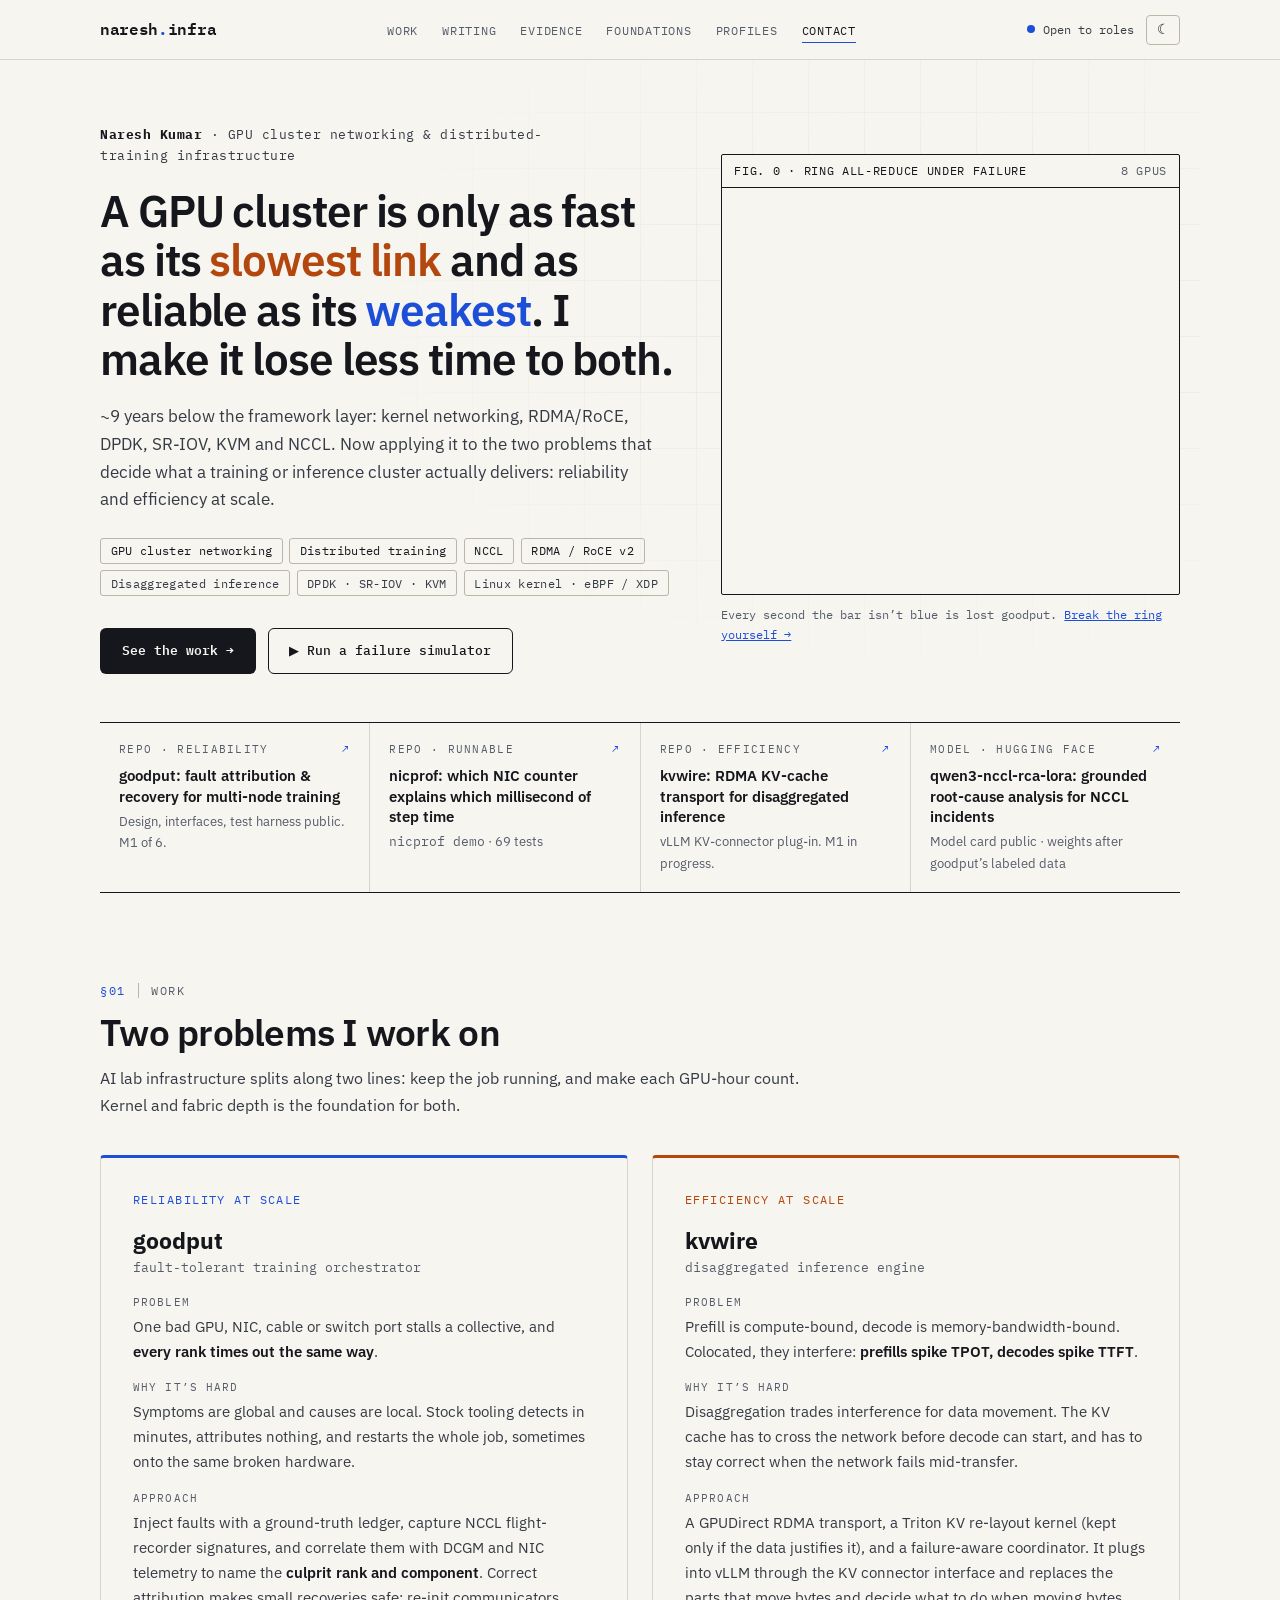
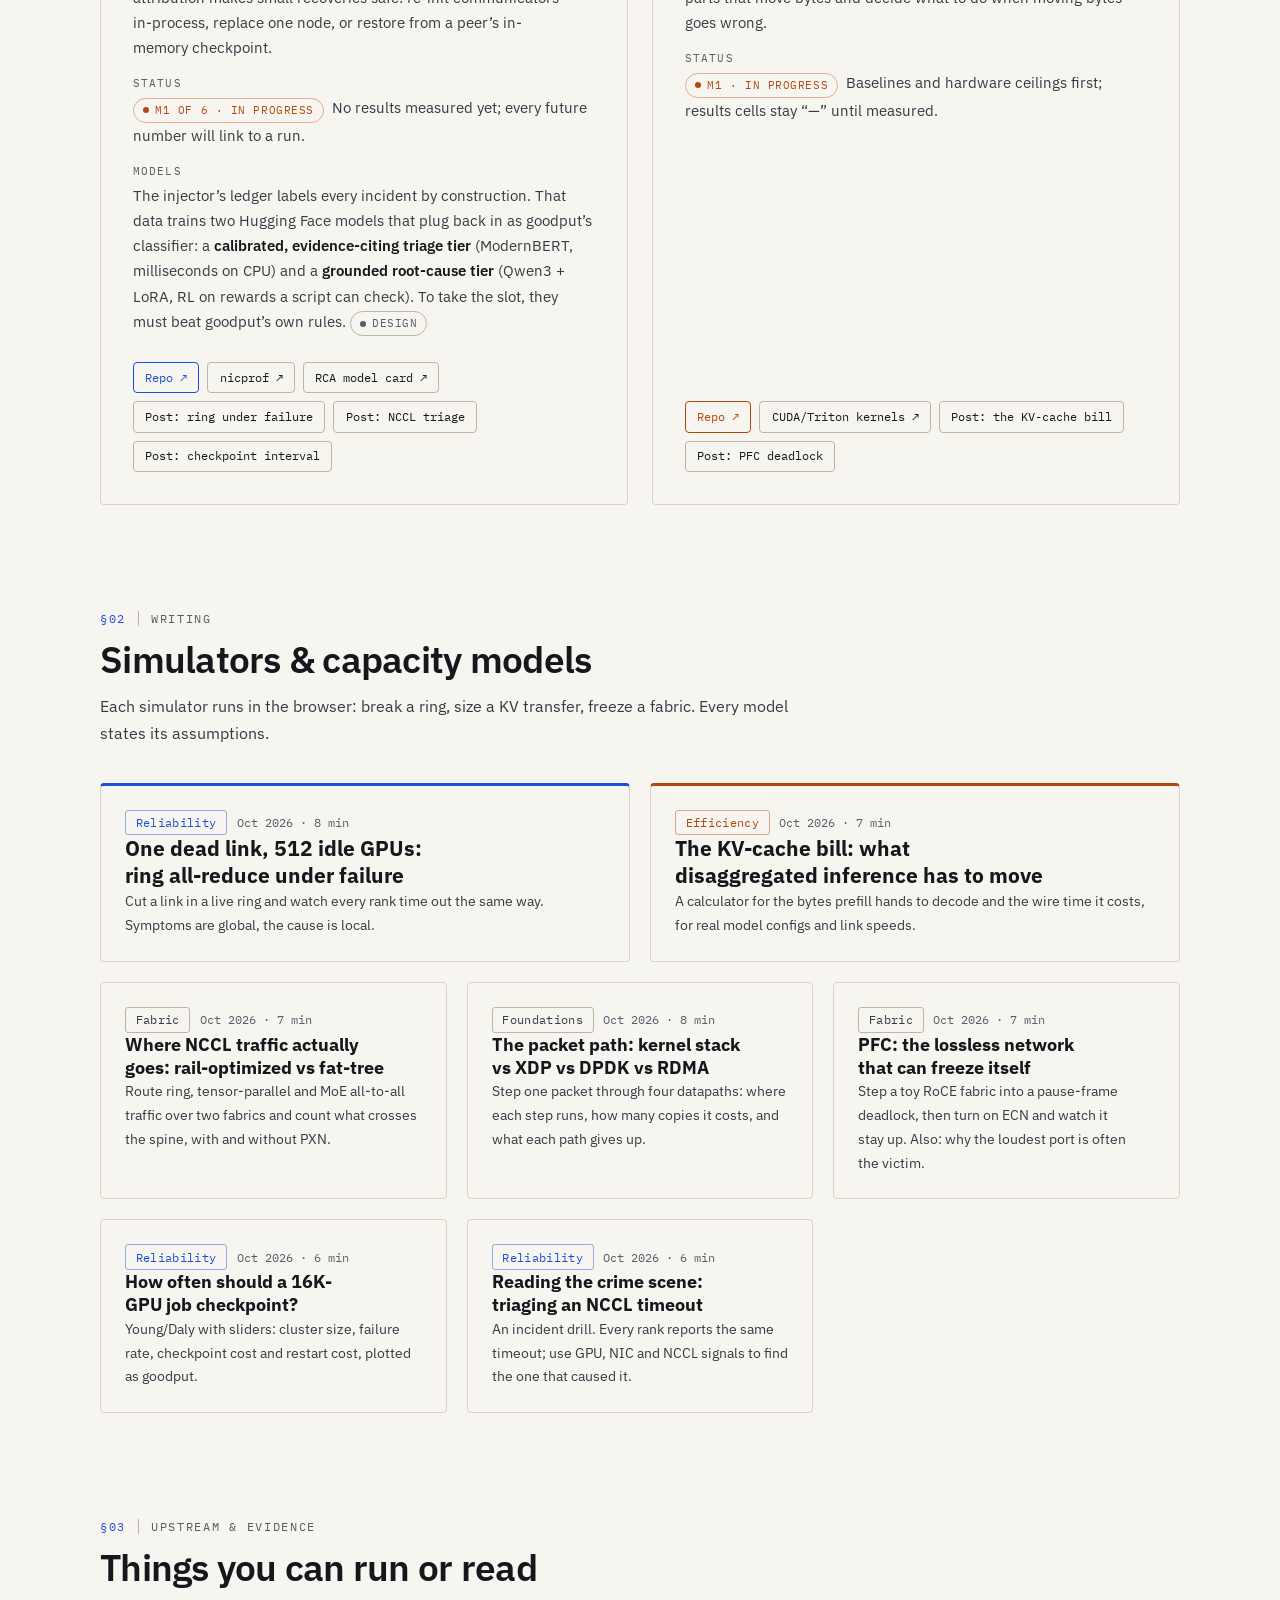
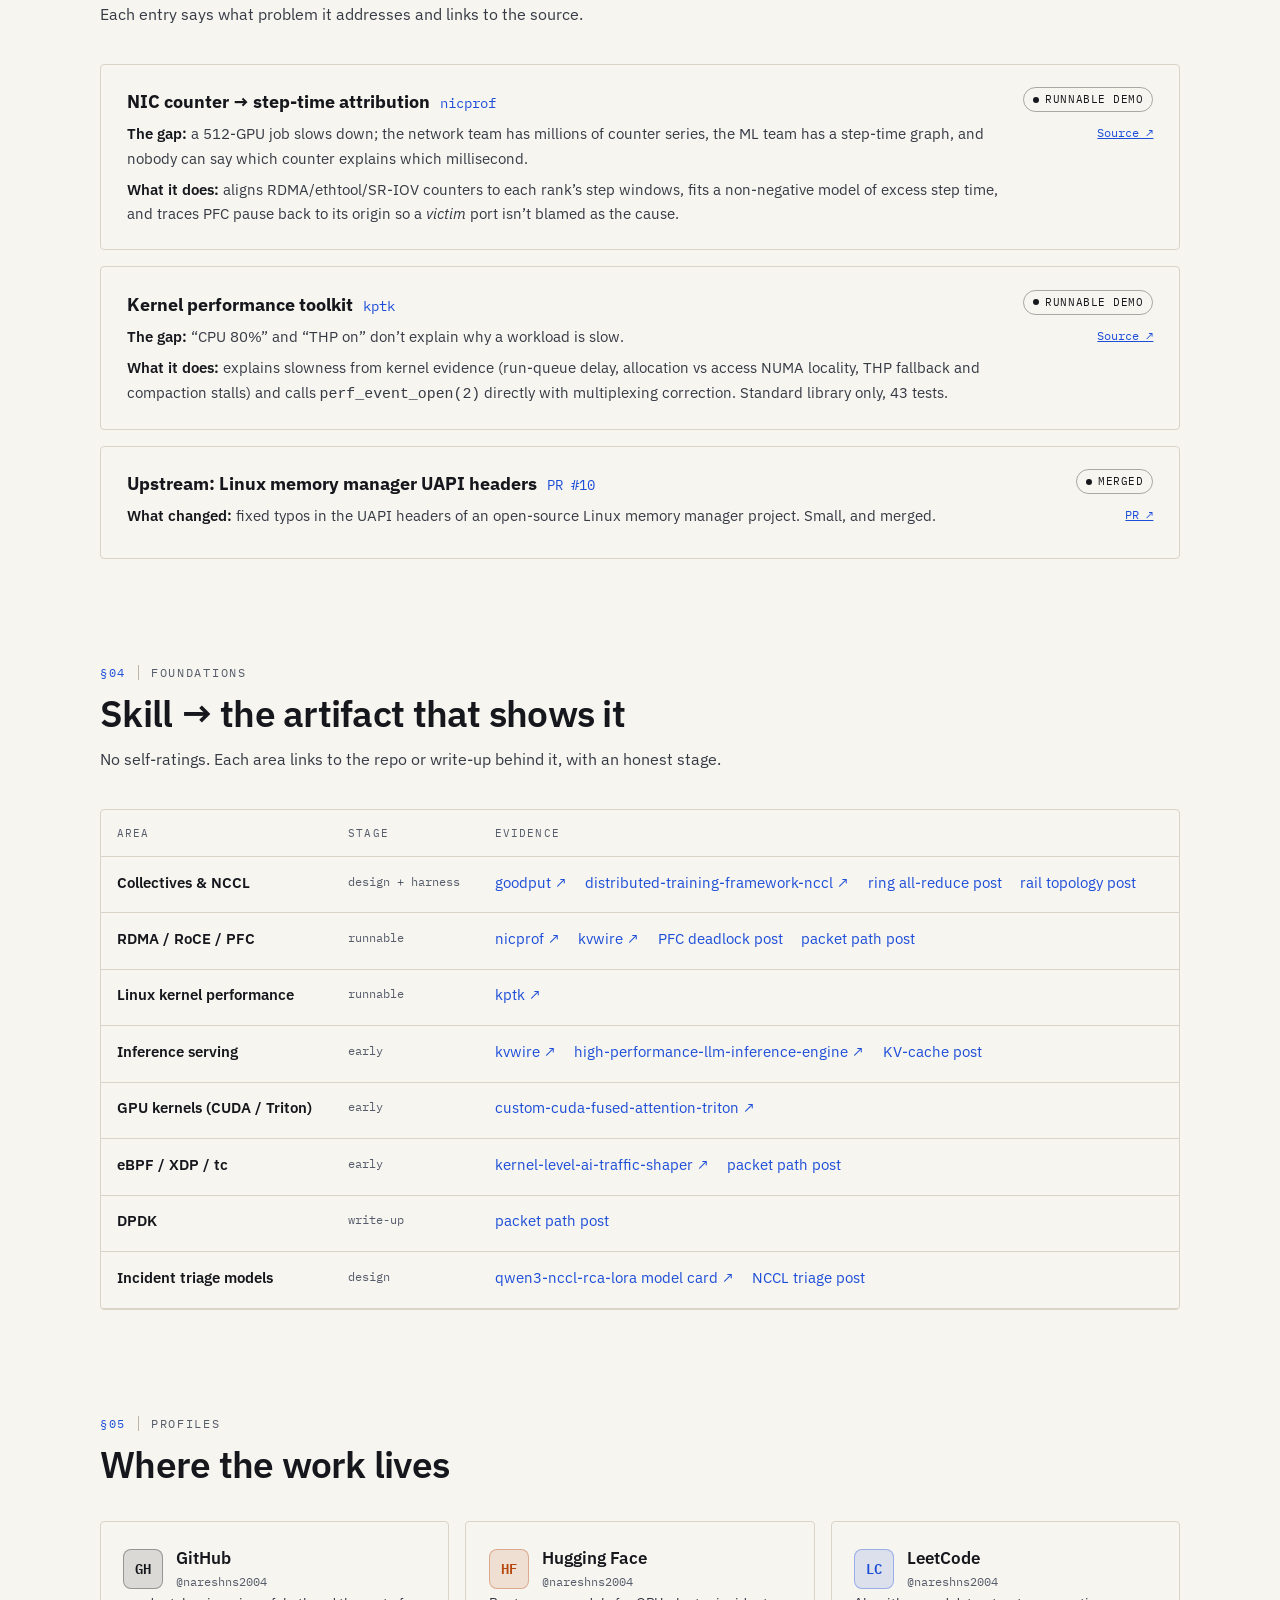
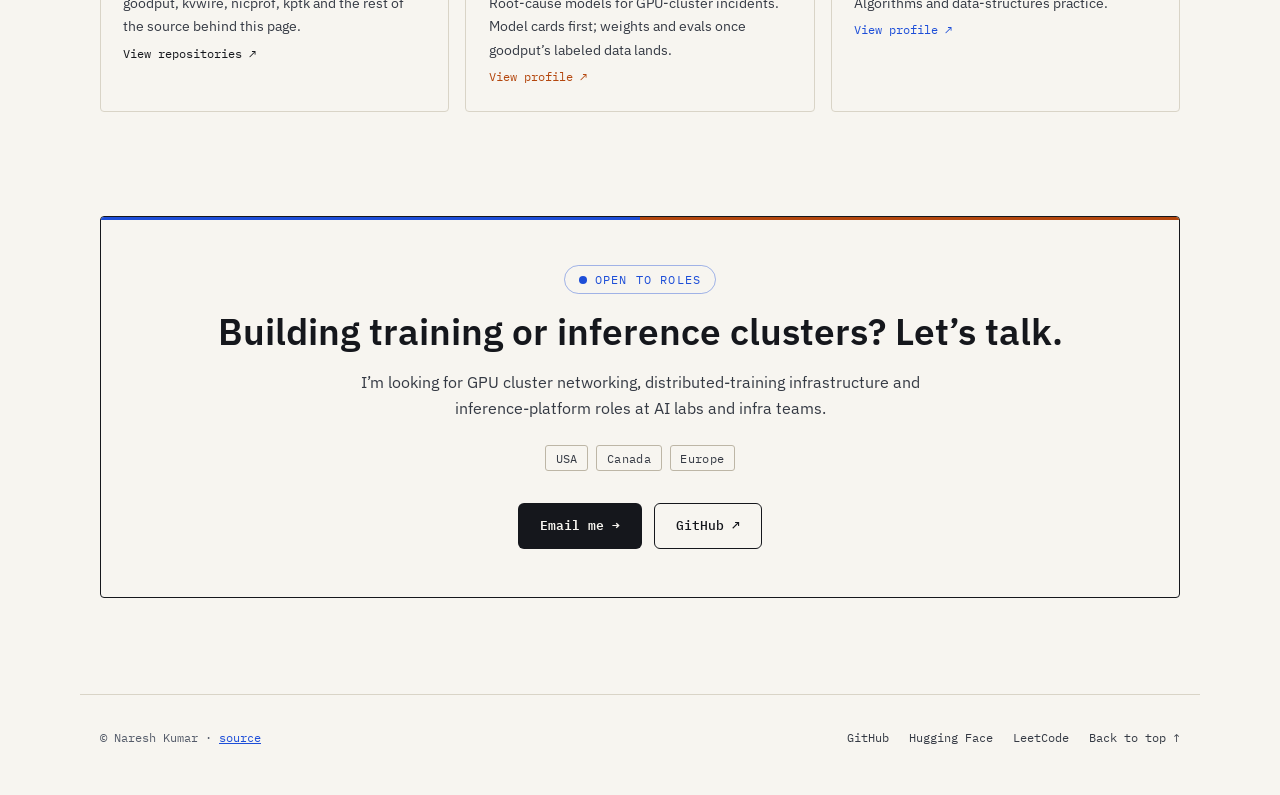
==== index.html @ 9ed9b7d4 "Refresh site: remove dead and social links, polish homepage layout Content - Remove LinkedIn, Substa" ====
<!DOCTYPE html>
<html lang="en" class="no-js">
<head>
<meta charset="UTF-8">
<meta name="viewport" content="width=device-width, initial-scale=1.0">
<title>Naresh Kumar — GPU Cluster Networking &amp; Training Infrastructure</title>
<meta name="description" content="Naresh Kumar builds GPU cluster networking and distributed-training infrastructure: fault attribution and recovery for multi-node training, and RDMA KV-cache transport for disaggregated inference. ~9 years in kernel networking, RDMA/RoCE, DPDK, SR-IOV and NCCL.">
<meta name="author" content="Naresh Kumar">
<link rel="canonical" href="https://portfolio-webapp-roan.vercel.app/">
<meta property="og:type" content="website">
<meta property="og:url" content="https://portfolio-webapp-roan.vercel.app/">
<meta property="og:title" content="Naresh Kumar — GPU Cluster Networking &amp; Training Infrastructure">
<meta property="og:description" content="A GPU cluster is only as fast as its slowest link and as reliable as its weakest. Repos, models and interactive write-ups on making it lose less time to both.">
<meta property="og:image" content="https://portfolio-webapp-roan.vercel.app/og-image.png">
<meta property="og:image:width" content="1200">
<meta property="og:image:height" content="630">
<meta property="og:image:alt" content="Naresh Kumar: GPU cluster networking and distributed-training infrastructure">
<meta name="twitter:card" content="summary_large_image">
<meta name="twitter:image" content="https://portfolio-webapp-roan.vercel.app/og-image.png">
<meta name="theme-color" content="#F7F5F0" media="(prefers-color-scheme: light)">
<meta name="theme-color" content="#10151D" media="(prefers-color-scheme: dark)">
<script>try { var t = localStorage.getItem('theme'); if (t === 'light' || t === 'dark') document.documentElement.dataset.theme = t; } catch (e) {}</script>
<script type="application/ld+json">
{
  "@context": "https://schema.org",
  "@type": "Person",
  "name": "Naresh Kumar",
  "alternateName": "nareshns2004",
  "url": "https://portfolio-webapp-roan.vercel.app/",
  "jobTitle": "GPU Cluster Networking & Distributed-Training Infrastructure Engineer",
  "knowsAbout": ["GPU cluster networking", "Distributed training", "NCCL", "RDMA", "RoCE", "Disaggregated inference", "Incident triage and root-cause analysis", "DPDK", "SR-IOV", "KVM", "Linux kernel networking", "eBPF", "XDP"],
  "sameAs": [
    "https://github.com/nareshns2004",
    "https://huggingface.co/nareshns2004",
    "https://leetcode.com/u/nareshns2004/"
  ]
}
</script>
<link rel="icon" href="favicon.ico" sizes="48x48">
<link rel="icon" href="assets/icons/icon-192.png" type="image/png" sizes="192x192">
<link rel="apple-touch-icon" href="assets/icons/apple-touch-icon.png">
<link rel="preconnect" href="https://fonts.googleapis.com">
<link rel="preconnect" href="https://fonts.gstatic.com" crossorigin>
<link href="https://fonts.googleapis.com/css2?family=IBM+Plex+Mono:wght@400;500;600&family=IBM+Plex+Sans:wght@400;500;600;700&display=swap" rel="stylesheet">
<link rel="stylesheet" href="assets/css/site.css">
<link rel="stylesheet" href="assets/css/home.css">
</head>
<body>
<a class="skip-link" href="#main">Skip to content</a>

<nav class="nav" aria-label="Primary">
  <div class="nav-inner">
    <a class="nav-brand" href="#top">naresh<span>.</span>infra</a>
    <ul class="nav-links" id="nav-links">
      <li><a href="#work">Work</a></li>
      <li><a href="#writing">Writing</a></li>
      <li><a href="#evidence">Evidence</a></li>
      <li><a href="#foundations">Foundations</a></li>
      <li><a href="#profiles">Profiles</a></li>
      <li><a href="#contact">Contact</a></li>
    </ul>
    <div class="nav-right">
      <a class="nav-status" href="#contact"><span class="status-dot"></span>Open to roles</a>
      <button class="theme-toggle" type="button" aria-label="Switch to dark theme">◐</button>
      <button class="nav-toggle" aria-expanded="false" aria-controls="nav-links">Menu</button>
    </div>
  </div>
</nav>

<main id="main">

<!-- HERO -->
<!-- Hero line: blend of options A + C, chosen by Naresh (Oct 2026). -->
<header class="hero" id="top">
  <div>
    <p class="hero-eyebrow"><strong>Naresh Kumar</strong> · GPU cluster networking &amp; distributed-training infrastructure</p>
    <h1 class="hero-title">A GPU cluster is only as fast as its <em class="alt">slowest link</em> and as reliable as its <em>weakest</em>. I make it lose less time to both.</h1>
    <p class="hero-bio">
      <!-- TODO(naresh): "~9 years" used to link to LinkedIn (removed Nov 2026). Link evidence or cut. -->
      ~9 years below the framework layer:
      kernel networking, RDMA/RoCE, DPDK, SR-IOV, KVM and NCCL. Now applying it to the two problems that
      decide what a training or inference cluster actually delivers: reliability and efficiency at scale.
    </p>
    <div class="hero-tags" aria-label="Focus areas">
      <span class="chip lead">GPU cluster networking</span>
      <span class="chip lead">Distributed training</span>
      <span class="chip lead">NCCL</span>
      <span class="chip lead">RDMA / RoCE v2</span>
      <span class="chip">Disaggregated inference</span>
      <span class="chip">DPDK · SR-IOV · KVM</span>
      <span class="chip">Linux kernel · eBPF / XDP</span>
    </div>
    <div class="hero-cta">
      <a href="#work" class="btn btn-primary">See the work →</a>
      <a href="posts/ring-allreduce-failure.html" class="btn btn-outline">▶ Run a failure simulator</a>
    </div>
  </div>

  <div class="hero-viz">
    <figure class="fig">
      <figcaption class="fig-bar"><span>Fig. 0 · Ring all-reduce under failure</span><span>8 GPUs</span></figcaption>
      <svg id="hero-fig" viewBox="0 0 440 390" role="img" aria-labelledby="hero-fig-title hero-fig-desc">
        <title id="hero-fig-title">Ring all-reduce losing a link and recovering</title>
        <desc id="hero-fig-desc">Eight GPUs pass gradient chunks around a ring. The link between GPU 2 and GPU 3 fails, the stall spreads around the ring, every rank times out, and the job restores from a checkpoint onto a spare GPU. A goodput timeline shows productive time in blue, stalled time hatched and restart time in red.</desc>
      </svg>
      <noscript><p class="fig-note">One link fails, every rank stalls, and the job restarts from a checkpoint.</p></noscript>
    </figure>
    <p class="fig-note">Every second the bar isn’t blue is lost goodput. <a href="posts/ring-allreduce-failure.html">Break the ring yourself →</a></p>
  </div>
</header>

<!-- PROOF STRIP -->
<!-- TODO(naresh): upstream slot. CLAUDE.md cites vLLM PR #50618, but on GitHub that PR is by JohnQinAMD and is unmerged.
     Send the link to your own merged PR (or the cudagraph padding issue) and it goes here as the first proof item. -->
<section class="proof" aria-label="Proof of work">
  <a class="card proof-item reveal" href="https://github.com/nareshns2004/fault-tolerant-training-orchestrator" target="_blank" rel="noopener">
    <div class="proof-kicker"><span>Repo · reliability</span><span>↗</span></div>
    <div class="proof-fact">goodput: fault attribution &amp; recovery for multi-node training</div>
    <div class="proof-sub">Design, interfaces, test harness public. M1 of 6.</div>
  </a>
  <a class="card proof-item reveal" href="https://github.com/nareshns2004/ai-nic-performance-profiler" target="_blank" rel="noopener">
    <div class="proof-kicker"><span>Repo · runnable</span><span>↗</span></div>
    <div class="proof-fact">nicprof: which NIC counter explains which millisecond of step time</div>
    <div class="proof-sub"><code class="mono">nicprof demo</code> · 69 tests</div>
  </a>
  <a class="card proof-item reveal" href="https://github.com/nareshns2004/disaggregated-inference-engine" target="_blank" rel="noopener">
    <div class="proof-kicker"><span>Repo · efficiency</span><span>↗</span></div>
    <div class="proof-fact">kvwire: RDMA KV-cache transport for disaggregated inference</div>
    <div class="proof-sub">vLLM KV-connector plug-in. M1 in progress.</div>
  </a>
  <a class="card proof-item reveal" href="https://huggingface.co/nareshns2004/qwen3-nccl-rca-lora" target="_blank" rel="noopener">
    <div class="proof-kicker"><span>Model · Hugging Face</span><span>↗</span></div>
    <div class="proof-fact">qwen3-nccl-rca-lora: grounded root-cause analysis for NCCL incidents</div>
    <div class="proof-sub">Model card public · weights after goodput’s labeled data</div>
  </a>
</section>

<!-- TWO PROBLEMS -->
<section class="section" id="work">
  <div class="section-head">
    <p class="section-kicker">Work</p>
    <h2 class="section-title">Two problems I work on</h2>
    <p class="section-lede">AI lab infrastructure splits along two lines: keep the job running, and make each GPU-hour count. Kernel and fabric depth is the foundation for both.</p>
  </div>

  <div class="problems">
    <article class="card problem reveal" style="--pc: var(--accent)">
      <p class="problem-kicker">Reliability at scale</p>
      <h3>goodput <small>fault-tolerant training orchestrator</small></h3>
      <dl>
        <div><dt>Problem</dt><dd>One bad GPU, NIC, cable or switch port stalls a collective, and <strong>every rank times out the same way</strong>.</dd></div>
        <div><dt>Why it’s hard</dt><dd>Symptoms are global and causes are local. Stock tooling detects in minutes, attributes nothing, and restarts the whole job, sometimes onto the same broken hardware.</dd></div>
        <div><dt>Approach</dt><dd>Inject faults with a ground-truth ledger, capture NCCL flight-recorder signatures, and correlate them with DCGM and NIC telemetry to name the <strong>culprit rank and component</strong>. Correct attribution makes small recoveries safe: re-init communicators in-process, replace one node, or restore from a peer’s in-memory checkpoint.</dd></div>
        <div><dt>Status</dt><dd><span class="status status-wip">M1 of 6 · in progress</span> &nbsp;No results measured yet; every future number will link to a run.</dd></div>
        <div><dt>Models</dt><dd>The injector’s ledger labels every incident by construction. That data trains two Hugging Face models that plug back in as goodput’s classifier: a <strong>calibrated, evidence-citing triage tier</strong> (ModernBERT, milliseconds on CPU) and a <strong>grounded root-cause tier</strong> (Qwen3 + LoRA, RL on rewards a script can check). To take the slot, they must beat goodput’s own rules. <span class="status status-early">design</span></dd></div>
      </dl>
      <div class="problem-links">
        <a class="primary" href="https://github.com/nareshns2004/fault-tolerant-training-orchestrator" target="_blank" rel="noopener">Repo ↗</a>
        <a href="https://github.com/nareshns2004/ai-nic-performance-profiler" target="_blank" rel="noopener">nicprof ↗</a>
        <a href="https://huggingface.co/nareshns2004/qwen3-nccl-rca-lora" target="_blank" rel="noopener">RCA model card ↗</a>
        <a href="posts/ring-allreduce-failure.html">Post: ring under failure</a>
        <a href="posts/nccl-timeout-triage.html">Post: NCCL triage</a>
        <a href="posts/checkpoint-interval.html">Post: checkpoint interval</a>
      </div>
    </article>

    <article class="card problem reveal" style="--pc: var(--accent2)">
      <p class="problem-kicker">Efficiency at scale</p>
      <h3>kvwire <small>disaggregated inference engine</small></h3>
      <dl>
        <div><dt>Problem</dt><dd>Prefill is compute-bound, decode is memory-bandwidth-bound. Colocated, they interfere: <strong>prefills spike TPOT, decodes spike TTFT</strong>.</dd></div>
        <div><dt>Why it’s hard</dt><dd>Disaggregation trades interference for data movement. The KV cache has to cross the network before decode can start, and has to stay correct when the network fails mid-transfer.</dd></div>
        <div><dt>Approach</dt><dd>A GPUDirect RDMA transport, a Triton KV re-layout kernel (kept only if the data justifies it), and a failure-aware coordinator. It plugs into vLLM through the KV connector interface and replaces the parts that move bytes and decide what to do when moving bytes goes wrong.</dd></div>
        <div><dt>Status</dt><dd><span class="status status-wip">M1 · in progress</span> &nbsp;Baselines and hardware ceilings first; results cells stay “—” until measured.</dd></div>
      </dl>
      <div class="problem-links">
        <a class="primary" href="https://github.com/nareshns2004/disaggregated-inference-engine" target="_blank" rel="noopener">Repo ↗</a>
        <a href="https://github.com/nareshns2004/custom-cuda-fused-attention-triton" target="_blank" rel="noopener">CUDA/Triton kernels ↗</a>
        <a href="posts/kv-cache-transfer.html">Post: the KV-cache bill</a>
        <a href="posts/pfc-deadlock.html">Post: PFC deadlock</a>
      </div>
    </article>
  </div>
</section>

<!-- WRITING -->
<section class="section" id="writing">
  <div class="section-head">
    <p class="section-kicker">Writing</p>
    <h2 class="section-title">Simulators &amp; capacity models</h2>
    <p class="section-lede">Each simulator runs in the browser: break a ring, size a KV transfer, freeze a fabric. Every model states its assumptions.</p>
  </div>
  <div class="writing-grid" id="writing-grid">
    <noscript><ul>
      <li><a href="posts/ring-allreduce-failure.html">One dead link, 512 idle GPUs: ring all-reduce under failure</a></li>
      <li><a href="posts/kv-cache-transfer.html">The KV-cache bill: what disaggregated inference has to move</a></li>
      <li><a href="posts/pfc-deadlock.html">PFC: the lossless network that can freeze itself</a></li>
      <li><a href="posts/checkpoint-interval.html">How often should a 16K-GPU job checkpoint?</a></li>
      <li><a href="posts/nccl-timeout-triage.html">Reading the crime scene: triaging an NCCL timeout</a></li>
      <li><a href="posts/packet-path.html">The packet path: kernel stack vs XDP vs DPDK vs RDMA</a></li>
      <li><a href="posts/rail-topology.html">Where NCCL traffic actually goes: rail-optimized vs fat-tree</a></li>
    </ul></noscript>
  </div>
</section>

<!-- UPSTREAM & EVIDENCE -->
<!-- TODO(naresh): add upstream entries with links: vLLM PR, the cudagraph padding issue, the libbpf BTF fix.
     The previous "Achievements" (14 Mpps XDP classifier, 1.8 μs RDMA write, LFD460 top 5%) were removed: no evidence links. -->
<section class="section" id="evidence">
  <div class="section-head">
    <p class="section-kicker">Upstream &amp; evidence</p>
    <h2 class="section-title">Things you can run or read</h2>
    <p class="section-lede">Each entry says what problem it addresses and links to the source.</p>
  </div>

  <div class="evidence">
    <article class="card ev-item reveal">
      <h3>NIC counter → step-time attribution <code>nicprof</code></h3>
      <p><b>The gap:</b> a 512-GPU job slows down; the network team has millions of counter series, the ML team has a step-time graph, and nobody can say which counter explains which millisecond.</p>
      <p><b>What it does:</b> aligns RDMA/ethtool/SR-IOV counters to each rank’s step windows, fits a non-negative model of excess step time, and traces PFC pause back to its origin so a <em>victim</em> port isn’t blamed as the cause.</p>
      <div class="ev-side"><span class="status status-ok">Runnable demo</span><a href="https://github.com/nareshns2004/ai-nic-performance-profiler" target="_blank" rel="noopener">Source ↗</a></div>
    </article>

    <article class="card ev-item reveal">
      <h3>Kernel performance toolkit <code>kptk</code></h3>
      <p><b>The gap:</b> “CPU 80%” and “THP on” don’t explain why a workload is slow.</p>
      <p><b>What it does:</b> explains slowness from kernel evidence (run-queue delay, allocation vs access NUMA locality, THP fallback and compaction stalls) and calls <code>perf_event_open(2)</code> directly with multiplexing correction. Standard library only, 43 tests.</p>
      <div class="ev-side"><span class="status status-ok">Runnable demo</span><a href="https://github.com/nareshns2004/kernel-performance-toolkit" target="_blank" rel="noopener">Source ↗</a></div>
    </article>

    <article class="card ev-item reveal">
      <h3>Upstream: Linux memory manager UAPI headers <code>PR #10</code></h3>
      <p><b>What changed:</b> fixed typos in the UAPI headers of an open-source Linux memory manager project. Small, and merged.</p>
      <div class="ev-side"><span class="status status-ok">Merged</span><a href="https://github.com/sachinites/LinuxMemoryManager/pull/10" target="_blank" rel="noopener">PR ↗</a></div>
    </article>
  </div>
</section>

<!-- FOUNDATIONS -->
<section class="section" id="foundations">
  <div class="section-head">
    <p class="section-kicker">Foundations</p>
    <h2 class="section-title">Skill → the artifact that shows it</h2>
    <p class="section-lede">No self-ratings. Each area links to the repo or write-up behind it, with an honest stage.</p>
  </div>

  <div class="table-wrap reveal">
    <table class="foundations">
      <thead><tr><th scope="col">Area</th><th scope="col">Stage</th><th scope="col">Evidence</th></tr></thead>
      <tbody>
        <tr><td>Collectives &amp; NCCL</td><td>design + harness</td><td>
          <a href="https://github.com/nareshns2004/fault-tolerant-training-orchestrator" target="_blank" rel="noopener">goodput ↗</a>
          <a href="https://github.com/nareshns2004/distributed-training-framework-nccl" target="_blank" rel="noopener">distributed-training-framework-nccl ↗</a>
          <a href="posts/ring-allreduce-failure.html">ring all-reduce post</a>
          <a href="posts/rail-topology.html">rail topology post</a></td></tr>
        <tr><td>RDMA / RoCE / PFC</td><td>runnable</td><td>
          <a href="https://github.com/nareshns2004/ai-nic-performance-profiler" target="_blank" rel="noopener">nicprof ↗</a>
          <a href="https://github.com/nareshns2004/disaggregated-inference-engine" target="_blank" rel="noopener">kvwire ↗</a>
          <a href="posts/pfc-deadlock.html">PFC deadlock post</a>
          <a href="posts/packet-path.html">packet path post</a></td></tr>
        <tr><td>Linux kernel performance</td><td>runnable</td><td>
          <a href="https://github.com/nareshns2004/kernel-performance-toolkit" target="_blank" rel="noopener">kptk ↗</a></td></tr>
        <tr><td>Inference serving</td><td>early</td><td>
          <a href="https://github.com/nareshns2004/disaggregated-inference-engine" target="_blank" rel="noopener">kvwire ↗</a>
          <a href="https://github.com/nareshns2004/high-performance-llm-inference-engine" target="_blank" rel="noopener">high-performance-llm-inference-engine ↗</a>
          <a href="posts/kv-cache-transfer.html">KV-cache post</a></td></tr>
        <tr><td>GPU kernels (CUDA / Triton)</td><td>early</td><td>
          <a href="https://github.com/nareshns2004/custom-cuda-fused-attention-triton" target="_blank" rel="noopener">custom-cuda-fused-attention-triton ↗</a></td></tr>
        <tr><td>eBPF / XDP / tc</td><td>early</td><td>
          <a href="https://github.com/nareshns2004/kernel-level-ai-traffic-shaper" target="_blank" rel="noopener">kernel-level-ai-traffic-shaper ↗</a>
          <a href="posts/packet-path.html">packet path post</a></td></tr>
        <tr><td>DPDK</td><td>write-up</td><td>
          <a href="posts/packet-path.html">packet path post</a></td></tr>
        <!-- TODO(naresh): Virtualization (SR-IOV / KVM) row removed with the Substack essay; re-add with a repo, talk or post. -->
        <tr><td>Incident triage models</td><td>design</td><td>
          <a href="https://huggingface.co/nareshns2004/qwen3-nccl-rca-lora" target="_blank" rel="noopener">qwen3-nccl-rca-lora model card ↗</a>
          <a href="posts/nccl-timeout-triage.html">NCCL triage post</a></td></tr>
      </tbody>
    </table>
  </div>
</section>

<!-- PROFILES -->
<section class="section" id="profiles">
  <div class="section-head">
    <p class="section-kicker">Profiles</p>
    <h2 class="section-title">Where the work lives</h2>
  </div>

  <div class="profiles-primary">
    <a class="card profile reveal" href="https://github.com/nareshns2004" target="_blank" rel="noopener" style="--pc:var(--ink)">
      <div class="profile-top"><div class="profile-badge">GH</div><div><div class="profile-name">GitHub</div><div class="profile-handle">@nareshns2004</div></div></div>
      <p class="profile-desc">goodput, kvwire, nicprof, kptk and the rest of the source behind this page.</p>
      <span class="profile-cta">View repositories ↗</span>
    </a>
    <a class="card profile reveal" href="https://huggingface.co/nareshns2004" target="_blank" rel="noopener" style="--pc:var(--copper)">
      <div class="profile-top"><div class="profile-badge">HF</div><div><div class="profile-name">Hugging Face</div><div class="profile-handle">@nareshns2004</div></div></div>
      <p class="profile-desc">Root-cause models for GPU-cluster incidents. Model cards first; weights and evals once goodput’s labeled data lands.</p>
      <span class="profile-cta">View profile ↗</span>
    </a>
    <a class="card profile reveal" href="https://leetcode.com/u/nareshns2004/" target="_blank" rel="noopener" style="--pc:var(--signal)">
      <div class="profile-top"><div class="profile-badge">LC</div><div><div class="profile-name">LeetCode</div><div class="profile-handle">@nareshns2004</div></div></div>
      <p class="profile-desc">Algorithms and data-structures practice.</p>
      <span class="profile-cta">View profile ↗</span>
    </a>
  </div>

</section>

<!-- CONTACT -->
<section class="section" id="contact">
  <div class="card contact reveal">
    <span class="contact-badge"><span class="status-dot"></span>Open to roles</span>
    <h2>Building training or inference clusters? Let’s talk.</h2>
    <p>I’m looking for GPU cluster networking, distributed-training infrastructure and inference-platform roles at AI labs and infra teams.</p>
    <div class="contact-meta">
      <span class="chip">USA</span><span class="chip">Canada</span><span class="chip">Europe</span>
    </div>
    <div class="contact-cta">
      <a href="mailto:nareshns2004@gmail.com?subject=Opportunity%20for%20Naresh" class="btn btn-primary">Email me →</a>
      <a href="https://github.com/nareshns2004" target="_blank" rel="noopener" class="btn btn-outline">GitHub ↗</a>
    </div>
  </div>
</section>

</main>

<footer class="footer">
  <span>© Naresh Kumar · <a href="https://github.com/nareshns2004/portfolio-webapp" target="_blank" rel="noopener">source</a></span>
  <div class="footer-links">
    <a href="https://github.com/nareshns2004" target="_blank" rel="noopener">GitHub</a>
    <a href="https://huggingface.co/nareshns2004" target="_blank" rel="noopener">Hugging Face</a>
    <a href="https://leetcode.com/u/nareshns2004/" target="_blank" rel="noopener">LeetCode</a>
    <a href="#top">Back to top ↑</a>
  </div>
</footer>

<script src="assets/js/data.js"></script>
<script src="assets/js/site.js"></script>
<script src="assets/js/hero.js"></script>
</body>
</html>
---- assets/css/site.css ----
/* ──────────────────────────────────────────────────────────────
   Shared styles: tokens, base, nav, buttons, sections, footer.
   Used by index.html and every page under posts/.
   ────────────────────────────────────────────────────────────── */

/* Palette: six named colors (Paper, Ink, Graphite, Signal, Copper, Fault), light default +
   dark via system setting or the toggle. Legacy names (--bg, --accent, --ok…) are aliases. */
:root {
  --paper: #F7F5F0;  --paper-2: #EFECE4;  --rule: #D9D4C7;  --rule-strong: #BDB6A6;
  --ink: #15171C;    --ink-2: #353A44;    --graphite: #555C6A;
  --signal: #1D4ED8; --copper: #B4470E;   --fault: #C2261D;
  --on-ink: #F7F5F0;
  color-scheme: light;

  --bg: var(--paper);
  --bg2: var(--paper);
  --bg3: var(--paper-2);
  --border: var(--rule);
  --border-bright: var(--rule-strong);
  --accent: var(--signal);    /* reliability, links, running */
  --accent2: var(--copper);   /* efficiency, in progress */
  --ok: var(--ink);           /* done, healthy */
  --warn: var(--copper);      /* waiting, in progress */
  --bad: var(--fault);        /* failures only */
  --text: var(--ink);
  --text-mid: var(--ink-2);
  --text-dim: var(--graphite);

  --font-mono: 'IBM Plex Mono', ui-monospace, SFMono-Regular, Menlo, monospace;
  --font-display: 'IBM Plex Sans', system-ui, sans-serif;
  --font-prose: 'IBM Plex Sans', system-ui, -apple-system, 'Segoe UI', Roboto, sans-serif;

  --max: 1120px;
  --radius: 4px;
  --nav-h: 60px;
}
@media (prefers-color-scheme: dark) {
  :root:not([data-theme="light"]) {
    --paper: #10151D;  --paper-2: #171E29;  --rule: #2A3341;  --rule-strong: #3B4656;
    --ink: #ECE8E0;    --ink-2: #CFCAC0;    --graphite: #A3ABB8;
    --signal: #86A8FF; --copper: #F0935C;   --fault: #FF7D73;
    --on-ink: #10151D;
    color-scheme: dark;
  }
}
:root[data-theme="dark"] {
  --paper: #10151D;  --paper-2: #171E29;  --rule: #2A3341;  --rule-strong: #3B4656;
  --ink: #ECE8E0;    --ink-2: #CFCAC0;    --graphite: #A3ABB8;
  --signal: #86A8FF; --copper: #F0935C;   --fault: #FF7D73;
  --on-ink: #10151D;
  color-scheme: dark;
}

* { margin: 0; padding: 0; box-sizing: border-box; }

html { scroll-behavior: smooth; scroll-padding-top: calc(var(--nav-h) + 16px); }

body {
  background: var(--bg);
  color: var(--text);
  font-family: var(--font-prose);
  font-size: 16px;
  line-height: 1.65;
  overflow-x: hidden;
  -webkit-font-smoothing: antialiased;
}

a { color: var(--accent); }
img, svg { max-width: 100%; }

.skip-link {
  position: absolute; left: -999px; top: 8px; z-index: 300;
  background: var(--ink); color: var(--on-ink);
  padding: 0.5rem 1rem; border-radius: 4px; font-weight: 700;
}
.skip-link:focus { left: 8px; }

a:focus-visible, button:focus-visible, input:focus-visible, select:focus-visible, [tabindex]:focus-visible {
  outline: 2px solid var(--accent);
  outline-offset: 3px;
  border-radius: 3px;
}

.mono { font-family: var(--font-mono); }
.visually-hidden {
  position: absolute; width: 1px; height: 1px; overflow: hidden;
  clip: rect(0 0 0 0); white-space: nowrap;
}

/* ─── NAV ─── */
.nav {
  position: fixed; inset: 0 0 auto 0; height: var(--nav-h); z-index: 100;
  background: color-mix(in srgb, var(--paper) 90%, transparent);
  backdrop-filter: blur(12px);
  border-bottom: 1px solid var(--border);
}
.nav-inner {
  max-width: var(--max); height: 100%; margin: 0 auto; padding: 0 1.25rem;
  display: flex; align-items: center; justify-content: space-between; gap: 1rem;
}
.nav-brand {
  font-family: var(--font-mono); font-weight: 600; font-size: 1rem;
  color: var(--text); text-decoration: none; letter-spacing: -0.02em;
}
.nav-brand span { color: var(--accent); }
.nav-links { display: flex; gap: 1.5rem; list-style: none; }
.nav-links a {
  font-family: var(--font-mono); font-size: 0.78rem; letter-spacing: 0.06em;
  text-transform: uppercase; color: var(--text-dim); text-decoration: none;
  padding: 0.25rem 0; border-bottom: 1px solid transparent;
  transition: color 0.2s, border-color 0.2s;
}
.nav-links a:hover, .nav-links a[aria-current="true"] { color: var(--text); border-bottom-color: var(--accent); }
.nav-status {
  display: flex; align-items: center; gap: 0.5rem;
  font-family: var(--font-mono); font-size: 0.75rem; color: var(--text-mid);
  text-decoration: none;
}
.status-dot {
  width: 8px; height: 8px; border-radius: 50%; flex-shrink: 0;
  background: var(--signal);
  animation: pulse 2.4s infinite;
}
@keyframes pulse { 0%, 100% { opacity: 1; } 50% { opacity: 0.45; } }

.theme-toggle {
  background: none; border: 1px solid var(--border-bright); color: var(--text);
  border-radius: 4px; width: 34px; height: 30px; cursor: pointer; font-size: 0.9rem; line-height: 1;
}
.theme-toggle:hover { border-color: var(--text-dim); }
.nav-right { display: flex; align-items: center; gap: 0.75rem; }

.nav-toggle {
  display: none; background: none; border: 1px solid var(--border-bright);
  color: var(--text); border-radius: 4px; padding: 0.35rem 0.6rem;
  font-family: var(--font-mono); font-size: 0.75rem; cursor: pointer;
}

@media (max-width: 860px) {
  .nav-toggle { display: inline-block; }
  .nav-status { display: none; }
  .nav-links {
    display: none; position: absolute; top: var(--nav-h); left: 0; right: 0;
    flex-direction: column; gap: 0; background: var(--bg2);
    border-bottom: 1px solid var(--border);
  }
  .nav-links.open { display: flex; }
  .nav-links a { display: block; padding: 0.9rem 1.25rem; border-bottom: 1px solid var(--border); }
}

/* ─── BUTTONS / CHIPS ─── */
.btn {
  display: inline-flex; align-items: center; gap: 0.5rem;
  padding: 0.7rem 1.3rem; border-radius: 6px;
  font-family: var(--font-mono); font-size: 0.82rem; font-weight: 500;
  text-decoration: none; cursor: pointer; border: 1px solid transparent;
  transition: background 0.2s, border-color 0.2s, color 0.2s, transform 0.2s;
}
.btn-primary { background: var(--ink); color: var(--on-ink); font-weight: 600; }
.btn-primary:hover { background: var(--ink-2); }
.btn-outline { color: var(--ink); border-color: var(--ink); background: transparent; }
.btn-outline:hover { background: var(--paper-2); }

.chip {
  display: inline-block;
  font-family: var(--font-mono); font-size: 0.72rem; letter-spacing: 0.03em;
  padding: 0.15rem 0.6rem; border-radius: 3px;
  background: transparent; border: 1px solid var(--border-bright); color: var(--text-mid);
}
.chip-accent { color: var(--signal); border-color: color-mix(in srgb, var(--signal) 45%, transparent); }
.chip-copper { color: var(--copper); border-color: color-mix(in srgb, var(--copper) 45%, transparent); }

.status {
  display: inline-flex; align-items: center; gap: 0.4rem;
  font-family: var(--font-mono); font-size: 0.7rem; letter-spacing: 0.05em; text-transform: uppercase;
  padding: 0.15rem 0.55rem; border-radius: 999px; border: 1px solid;
}
.status::before { content: ''; width: 6px; height: 6px; border-radius: 50%; background: currentColor; }
.status-ok { color: var(--ok); border-color: color-mix(in srgb, var(--ok) 35%, transparent); }
.status-wip { color: var(--warn); border-color: color-mix(in srgb, var(--warn) 40%, transparent); }
.status-early { color: var(--text-dim); border-color: var(--border-bright); }

/* ─── SECTIONS ─── */
.section { max-width: var(--max); margin: 0 auto; padding: 5.5rem 1.25rem 1rem; }
.section-head { margin-bottom: 2.25rem; max-width: 720px; }
.section-kicker {
  font-family: var(--font-mono); font-size: 0.75rem; letter-spacing: 0.14em;
  text-transform: uppercase; color: var(--text-dim); margin-bottom: 0.6rem;
}
.section-title {
  font-family: var(--font-display); font-weight: 600;
  font-size: clamp(1.7rem, 3.4vw, 2.3rem); line-height: 1.15; letter-spacing: -0.02em;
}
.section-lede { color: var(--text-mid); margin-top: 0.75rem; font-size: 1.02rem; }
h1, h2, h3, .section-title { text-wrap: balance; }
p, dd, li { text-wrap: pretty; }

.card {
  background: var(--bg2); border: 1px solid var(--border); border-radius: var(--radius);
  transition: border-color 0.2s, background 0.2s;
}
a.card { display: block; color: inherit; text-decoration: none; }
a.card { transition: border-color 0.2s, background 0.2s, transform 0.2s; }
a.card:hover { border-color: var(--ink); transform: translateY(-2px); }

/* ─── FOOTER ─── */
.footer {
  max-width: var(--max); margin: 5rem auto 0; padding: 2rem 1.25rem 3rem;
  border-top: 1px solid var(--border);
  display: flex; flex-wrap: wrap; gap: 1rem 2rem; justify-content: space-between; align-items: center;
  font-family: var(--font-mono); font-size: 0.78rem; color: var(--text-dim);
}
.footer-links { display: flex; flex-wrap: wrap; gap: 1.25rem; }
.footer-links a { color: var(--text-mid); text-decoration: none; }
.footer-links a:hover { color: var(--accent); }

/* ─── REVEAL ─── */
.reveal { opacity: 0; transform: translateY(16px); transition: opacity 0.6s ease, transform 0.6s ease; }
.reveal.visible { opacity: 1; transform: none; }
.no-js .reveal { opacity: 1; transform: none; }

@media (prefers-reduced-motion: reduce) {
  html { scroll-behavior: auto; }
  *, *::before, *::after { animation: none !important; transition: none !important; }
  .reveal { opacity: 1; transform: none; }
}
---- assets/css/home.css ----
/* index.html only */

/* ─── HERO ─── */
.hero {
  max-width: var(--max); margin: 0 auto;
  padding: calc(var(--nav-h) + 4rem) 1.25rem 2rem;
  display: grid; grid-template-columns: 1.25fr 1fr; gap: 3rem; align-items: center;
  position: relative;
}
.hero::before {
  content: ''; position: absolute; inset: 0; z-index: -1;
  background-image:
    linear-gradient(var(--border) 1px, transparent 1px),
    linear-gradient(90deg, var(--border) 1px, transparent 1px);
  background-size: 56px 56px;
  mask-image: radial-gradient(ellipse 70% 70% at 75% 45%, black 20%, transparent 75%);
  opacity: 0.35;
}
.hero-eyebrow {
  font-family: var(--font-mono); font-size: 0.8rem; color: var(--text-mid);
  letter-spacing: 0.04em; margin-bottom: 1.25rem;
}
.hero-eyebrow strong { color: var(--text); font-weight: 700; }
.hero-title {
  font-family: var(--font-display); font-weight: 600;
  font-size: clamp(2rem, 3.6vw, 2.75rem); line-height: 1.12; letter-spacing: -0.025em;
  margin-bottom: 1.25rem;
}
.hero-title em { font-style: normal; color: var(--accent); }
.hero-title em.alt { color: var(--accent2); }
.hero-bio { color: var(--text-mid); font-size: 1.05rem; max-width: 560px; margin-bottom: 1.5rem; }
.hero-bio a { color: var(--text); text-decoration-color: var(--border-bright); text-underline-offset: 3px; }
.hero-tags { display: flex; flex-wrap: wrap; gap: 0.4rem; margin-bottom: 2rem; }
.hero-tags .chip.lead { color: var(--text); border-color: var(--border-bright); }
.hero-cta { display: flex; flex-wrap: wrap; gap: 0.75rem; }

.hero-viz { position: relative; }
.fig { margin: 0; border: 1px solid var(--ink); border-radius: 2px; background: var(--paper); }
.fig-bar {
  display: flex; justify-content: space-between; gap: 1rem; padding: 0.4rem 0.75rem;
  border-bottom: 1px solid var(--ink);
  font-family: var(--font-mono); font-size: 0.72rem; letter-spacing: 0.06em; text-transform: uppercase;
}
.fig-bar span:last-child { color: var(--text-dim); }
.fig svg { width: 100%; height: auto; display: block; padding: 0.5rem; }
.fig svg text { font-family: var(--font-mono); }
.fig-note { font-family: var(--font-mono); font-size: 0.75rem; color: var(--text-dim); margin-top: 0.6rem; }
.fig .fig-note { padding: 0 0.75rem 0.75rem; }

/* ─── PROOF STRIP ─── */
/* a ruled "spec table" row: ink rules top and bottom, hairlines between cells */
.proof {
  width: min(calc(100% - 2.5rem), calc(var(--max) - 2.5rem)); margin: 1rem auto 0;
  display: grid; grid-template-columns: repeat(4, 1fr); gap: 1px;
  background: var(--rule); border-top: 1.5px solid var(--ink); border-bottom: 1.5px solid var(--ink);
}
.proof .proof-item { padding: 1.1rem 1.2rem; border: 0; border-radius: 0; background: var(--paper); }
.proof a.proof-item:hover { background: var(--paper-2); }
.proof-kicker {
  font-family: var(--font-mono); font-size: 0.68rem; letter-spacing: 0.12em; text-transform: uppercase;
  color: var(--text-dim); margin-bottom: 0.4rem; display: flex; justify-content: space-between; gap: 0.5rem;
}
.proof-kicker span:last-child { color: var(--accent); }
.proof-fact { font-weight: 600; color: var(--text); line-height: 1.35; font-size: 0.95rem; }
.proof-sub { color: var(--text-dim); font-size: 0.82rem; margin-top: 0.3rem; }

/* ─── SECTION NUMBERS ─── */
/* datasheet-style "§01 · Work" kickers, numbered in document order */
main { counter-reset: sec; }
.section-head { counter-increment: sec; }
.section-head .section-kicker::before {
  content: "§" counter(sec, decimal-leading-zero);
  color: var(--accent); margin-right: 0.75rem; padding-right: 0.75rem;
  border-right: 1px solid var(--border-bright);
}

/* ─── TWO PROBLEMS ─── */
.problems { display: grid; grid-template-columns: 1fr 1fr; gap: 1.5rem; }
.problem { padding: 2rem; border-top: 3px solid var(--pc); display: flex; flex-direction: column; gap: 1.1rem; }
.problem-kicker { font-family: var(--font-mono); font-size: 0.75rem; letter-spacing: 0.12em; text-transform: uppercase; color: var(--pc); }
.problem h3 { font-family: var(--font-display); font-size: 1.45rem; line-height: 1.2; }
.problem h3 small { display: block; font-family: var(--font-mono); font-size: 0.8rem; color: var(--text-dim); font-weight: 400; margin-top: 0.3rem; }
.problem dl { display: grid; gap: 0.9rem; }
.problem dt { font-family: var(--font-mono); font-size: 0.7rem; letter-spacing: 0.1em; text-transform: uppercase; color: var(--text-dim); margin-bottom: 0.15rem; }
.problem dd { color: var(--text-mid); font-size: 0.95rem; }
.problem dd strong { color: var(--text); font-weight: 600; }
.problem-links { display: flex; flex-wrap: wrap; gap: 0.5rem; margin-top: auto; padding-top: 0.5rem; }
.problem-links a {
  font-family: var(--font-mono); font-size: 0.75rem; text-decoration: none;
  color: var(--text); border: 1px solid var(--border-bright); border-radius: 4px; padding: 0.3rem 0.7rem;
  transition: border-color 0.2s, color 0.2s;
}
.problem-links a:hover { border-color: var(--pc); color: var(--pc); }
.problem-links a.primary { border-color: var(--pc); color: var(--pc); }

/* ─── WRITING ─── */
.writing-grid { display: grid; grid-template-columns: repeat(6, 1fr); gap: 1.25rem; }
.writing-grid > .post-card { grid-column: span 2; }
.writing-grid > .post-card.featured { grid-column: span 3; }
.post-card.featured .post-title { font-size: 1.3rem; }
.post-card { padding: 1.5rem; display: flex; flex-direction: column; gap: 0.7rem; position: relative; overflow: hidden; }
.post-card.featured { border-top: 3px solid var(--signal); }
.post-card.featured.eff { border-top-color: var(--copper); }
.post-meta { display: flex; flex-wrap: wrap; align-items: center; gap: 0.6rem; font-family: var(--font-mono); font-size: 0.72rem; color: var(--text-dim); }
.post-kind { margin-left: auto; }
.post-title { font-family: var(--font-display); font-size: 1.12rem; line-height: 1.3; }
.post-summary { color: var(--text-mid); font-size: 0.9rem; }

/* ─── EVIDENCE ─── */
.evidence { display: grid; gap: 1rem; }
.ev-item { padding: 1.4rem 1.6rem; display: grid; grid-template-columns: 1fr auto; gap: 0.4rem 1.5rem; align-items: start; }
.ev-item h3 { font-family: var(--font-display); font-size: 1.1rem; }
.ev-item h3 code { font-family: var(--font-mono); font-size: 0.85rem; color: var(--accent); font-weight: 400; margin-left: 0.4rem; }
.ev-item p { color: var(--text-mid); font-size: 0.93rem; grid-column: 1; }
.ev-item p b { color: var(--text); font-weight: 600; }
.ev-item .ev-side { grid-row: 1 / span 3; grid-column: 2; display: flex; flex-direction: column; align-items: flex-end; gap: 0.6rem; }
.ev-item .ev-side a { font-family: var(--font-mono); font-size: 0.78rem; white-space: nowrap; }

/* ─── FOUNDATIONS ─── */
.foundations { width: 100%; border-collapse: collapse; font-size: 0.92rem; }
.foundations th, .foundations td { text-align: left; padding: 0.85rem 1rem; border-bottom: 1px solid var(--border); vertical-align: top; }
.foundations th { font-family: var(--font-mono); font-size: 0.7rem; letter-spacing: 0.1em; text-transform: uppercase; color: var(--text-dim); font-weight: 400; }
.foundations td:first-child { font-weight: 600; color: var(--text); white-space: nowrap; }
.foundations td:nth-child(2) { color: var(--text-dim); font-family: var(--font-mono); font-size: 0.78rem; }
.foundations td:last-child a { display: inline-block; margin: 0 0.9rem 0.25rem 0; text-decoration: none; }
.foundations td:last-child a:hover { text-decoration: underline; }
.foundations .note { color: var(--text-dim); font-size: 0.8rem; }
.table-wrap { overflow-x: auto; border: 1px solid var(--border); border-radius: var(--radius); background: var(--bg2); }

/* ─── PROFILES ─── */
.profiles-primary { display: grid; grid-template-columns: repeat(3, 1fr); gap: 1rem; }
.profile { padding: 1.4rem; display: flex; flex-direction: column; gap: 0.6rem; --pc: var(--accent); }
a.profile:hover { border-color: var(--pc); }
.profile-top { display: flex; align-items: center; gap: 0.8rem; }
.profile-badge {
  width: 40px; height: 40px; border-radius: 8px; display: grid; place-items: center; flex-shrink: 0;
  font-family: var(--font-mono); font-weight: 600; font-size: 0.85rem; color: var(--pc);
  background: color-mix(in srgb, var(--pc) 12%, transparent);
  border: 1px solid color-mix(in srgb, var(--pc) 35%, transparent);
}
.profile-name { font-family: var(--font-display); font-weight: 600; font-size: 1.05rem; }
.profile-handle { font-family: var(--font-mono); font-size: 0.75rem; color: var(--text-dim); }
.profile-desc { color: var(--text-mid); font-size: 0.88rem; flex: 1; }
.profile-cta { font-family: var(--font-mono); font-size: 0.75rem; color: var(--pc); }

/* ─── CONTACT ─── */
.contact { padding: 3rem 2rem; text-align: center; position: relative; overflow: hidden; border-color: var(--ink); }
.contact::before {
  content: ''; position: absolute; inset: 0; z-index: 0; pointer-events: none;
  background:
    linear-gradient(90deg, var(--signal) 0 50%, var(--copper) 50% 100%) top / 100% 3px no-repeat;
}
.contact > * { position: relative; }
.contact h2 { font-family: var(--font-display); font-weight: 600; font-size: clamp(1.6rem, 4vw, 2.3rem); line-height: 1.15; margin: 1rem 0; }
.contact p { color: var(--text-mid); max-width: 620px; margin: 0 auto 1.5rem; }
.contact-badge {
  display: inline-flex; align-items: center; gap: 0.5rem; font-family: var(--font-mono); font-size: 0.72rem;
  letter-spacing: 0.1em; text-transform: uppercase; color: var(--signal);
  border: 1px solid color-mix(in srgb, var(--signal) 40%, transparent); background: transparent; padding: 0.25rem 0.9rem; border-radius: 999px;
}
.contact-meta { display: flex; flex-wrap: wrap; justify-content: center; gap: 0.5rem; margin-bottom: 2rem; }
.contact-cta { display: flex; flex-wrap: wrap; justify-content: center; gap: 0.75rem; }

/* ─── RESPONSIVE ─── */
@media (max-width: 960px) {
  .hero { grid-template-columns: 1fr; gap: 2rem; padding-top: calc(var(--nav-h) + 2.5rem); }
  .hero-viz { max-width: 380px; margin: 0 auto; width: 100%; }
  .proof { grid-template-columns: 1fr 1fr; }
  .problems { grid-template-columns: 1fr; }
  .writing-grid { grid-template-columns: 1fr 1fr; }
  .writing-grid > .post-card, .writing-grid > .post-card.featured { grid-column: auto; }
  .profiles-primary { grid-template-columns: 1fr; }
}
@media (max-width: 620px) {
  .proof, .writing-grid { grid-template-columns: 1fr; }
  .problem { padding: 1.5rem; }
  .ev-item { grid-template-columns: 1fr; }
  .ev-item .ev-side { grid-row: auto; grid-column: 1; flex-direction: row; flex-wrap: wrap; align-items: center; }
  .foundations td:first-child { white-space: normal; }
}
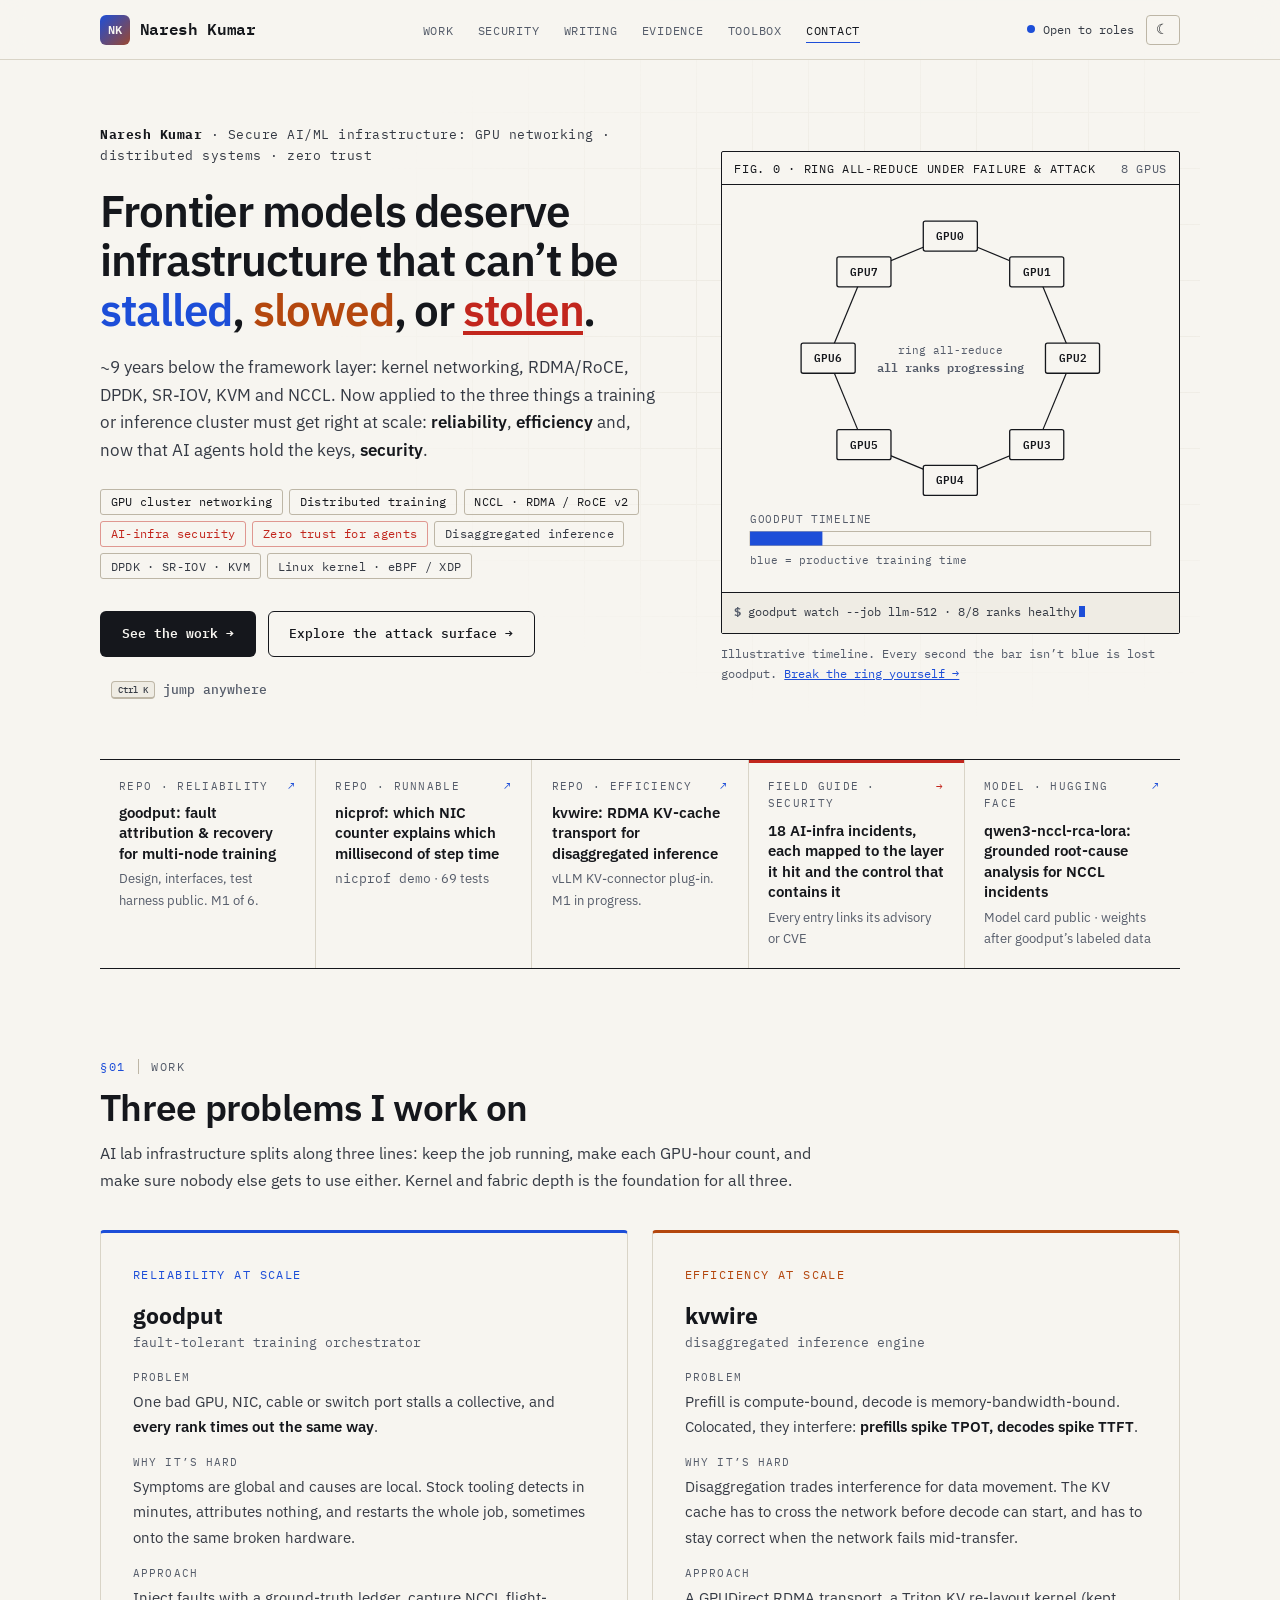
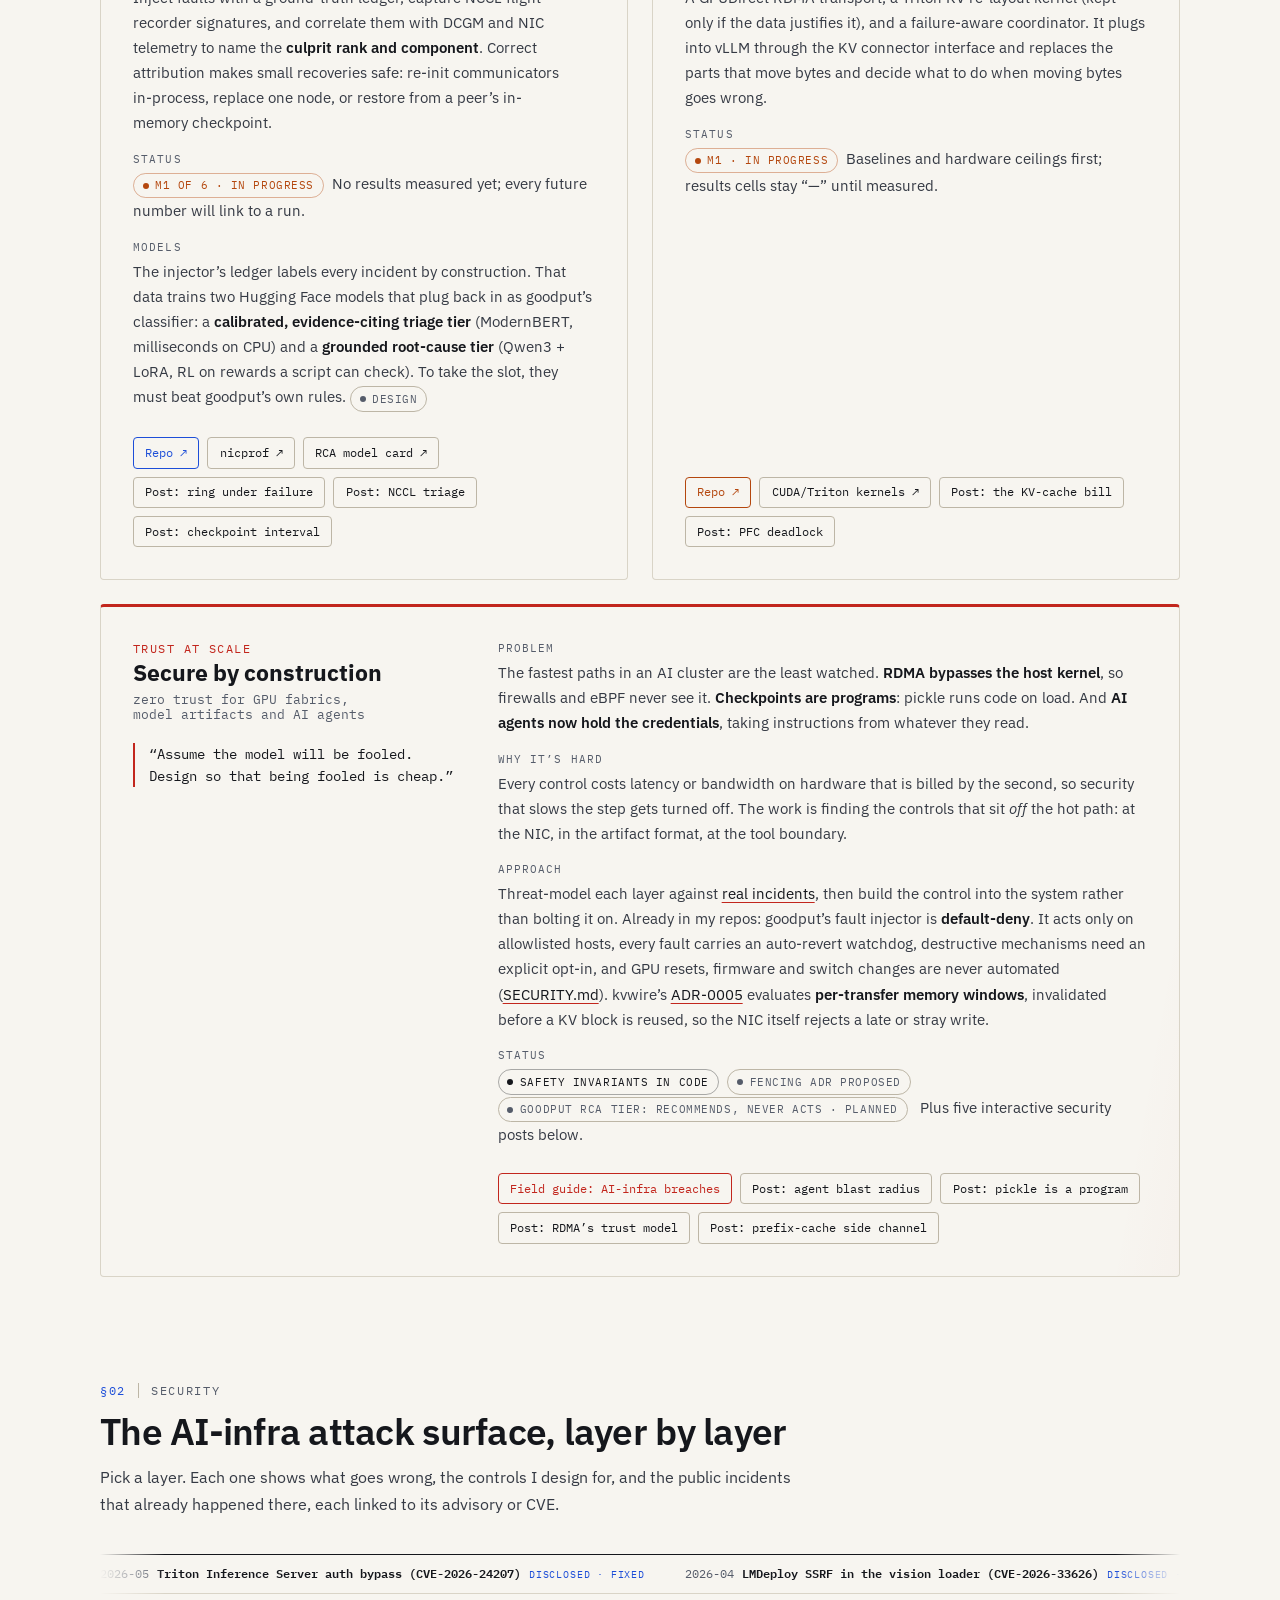
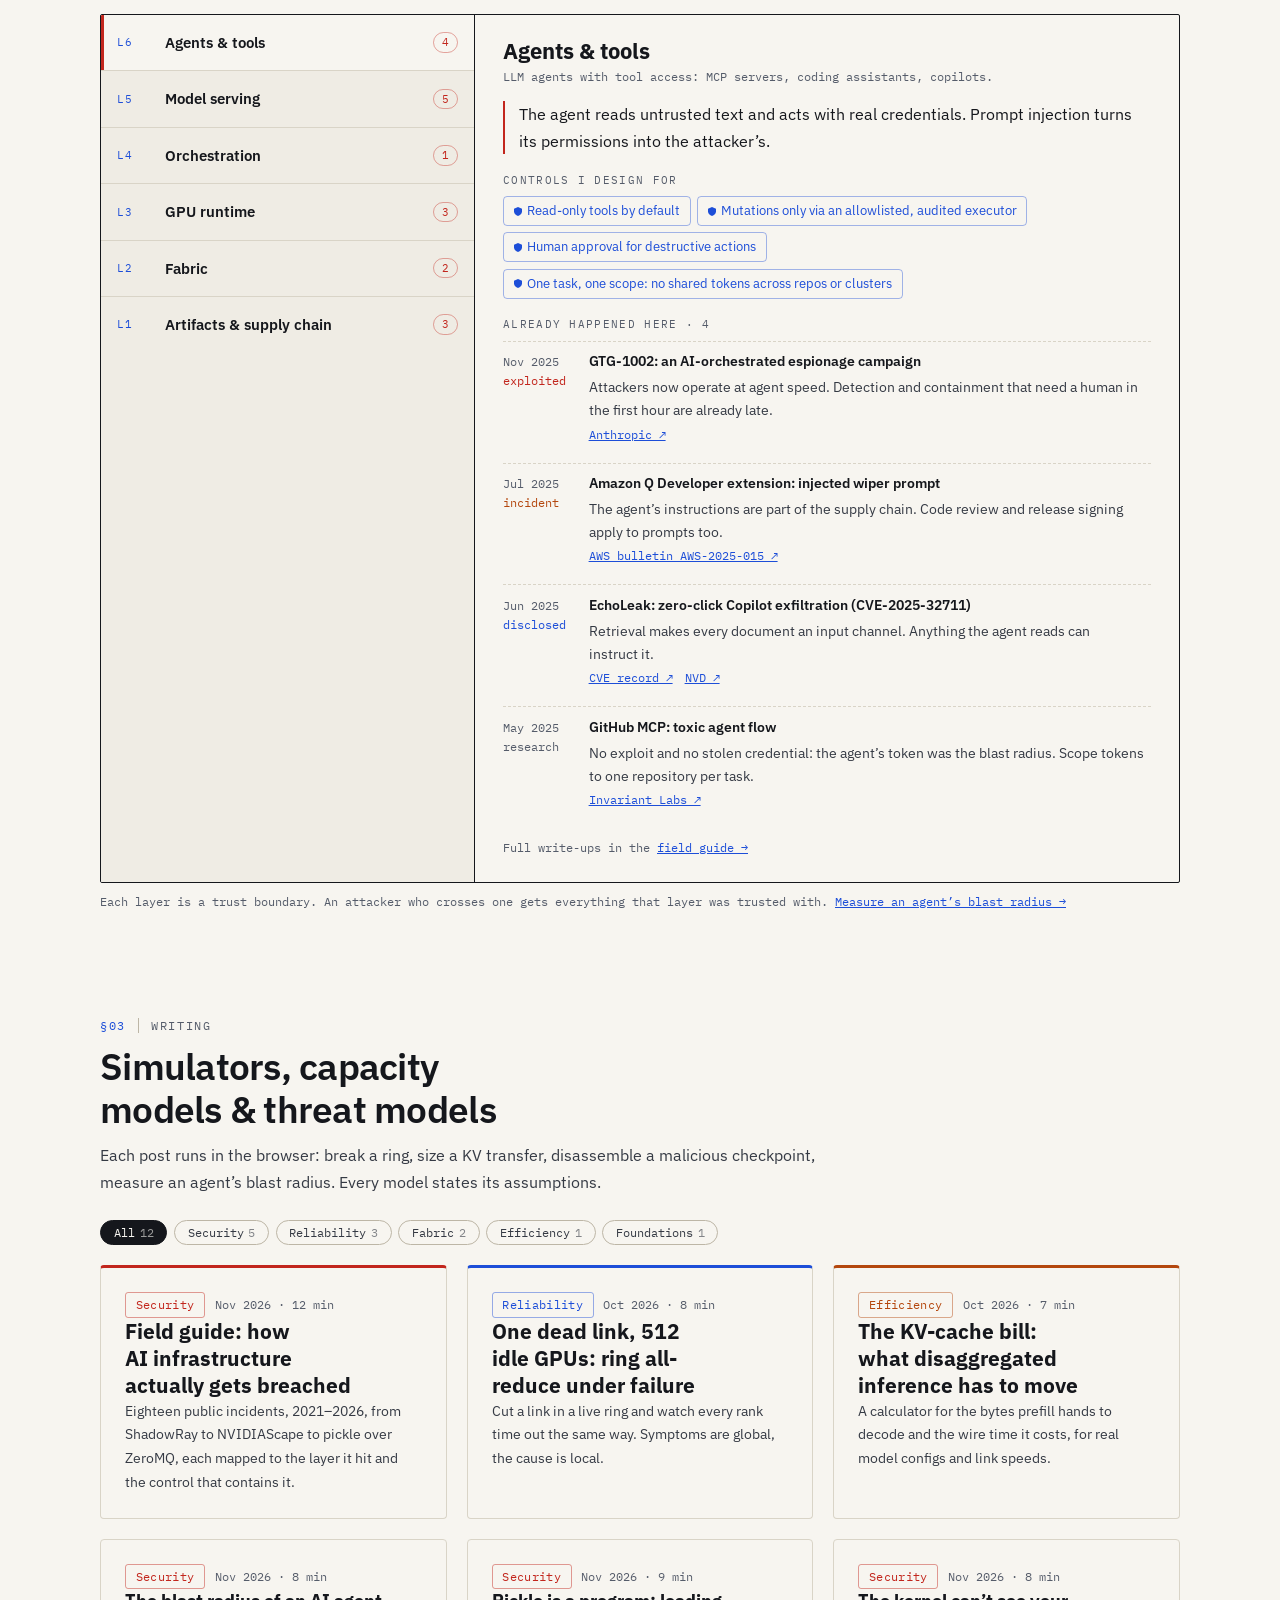
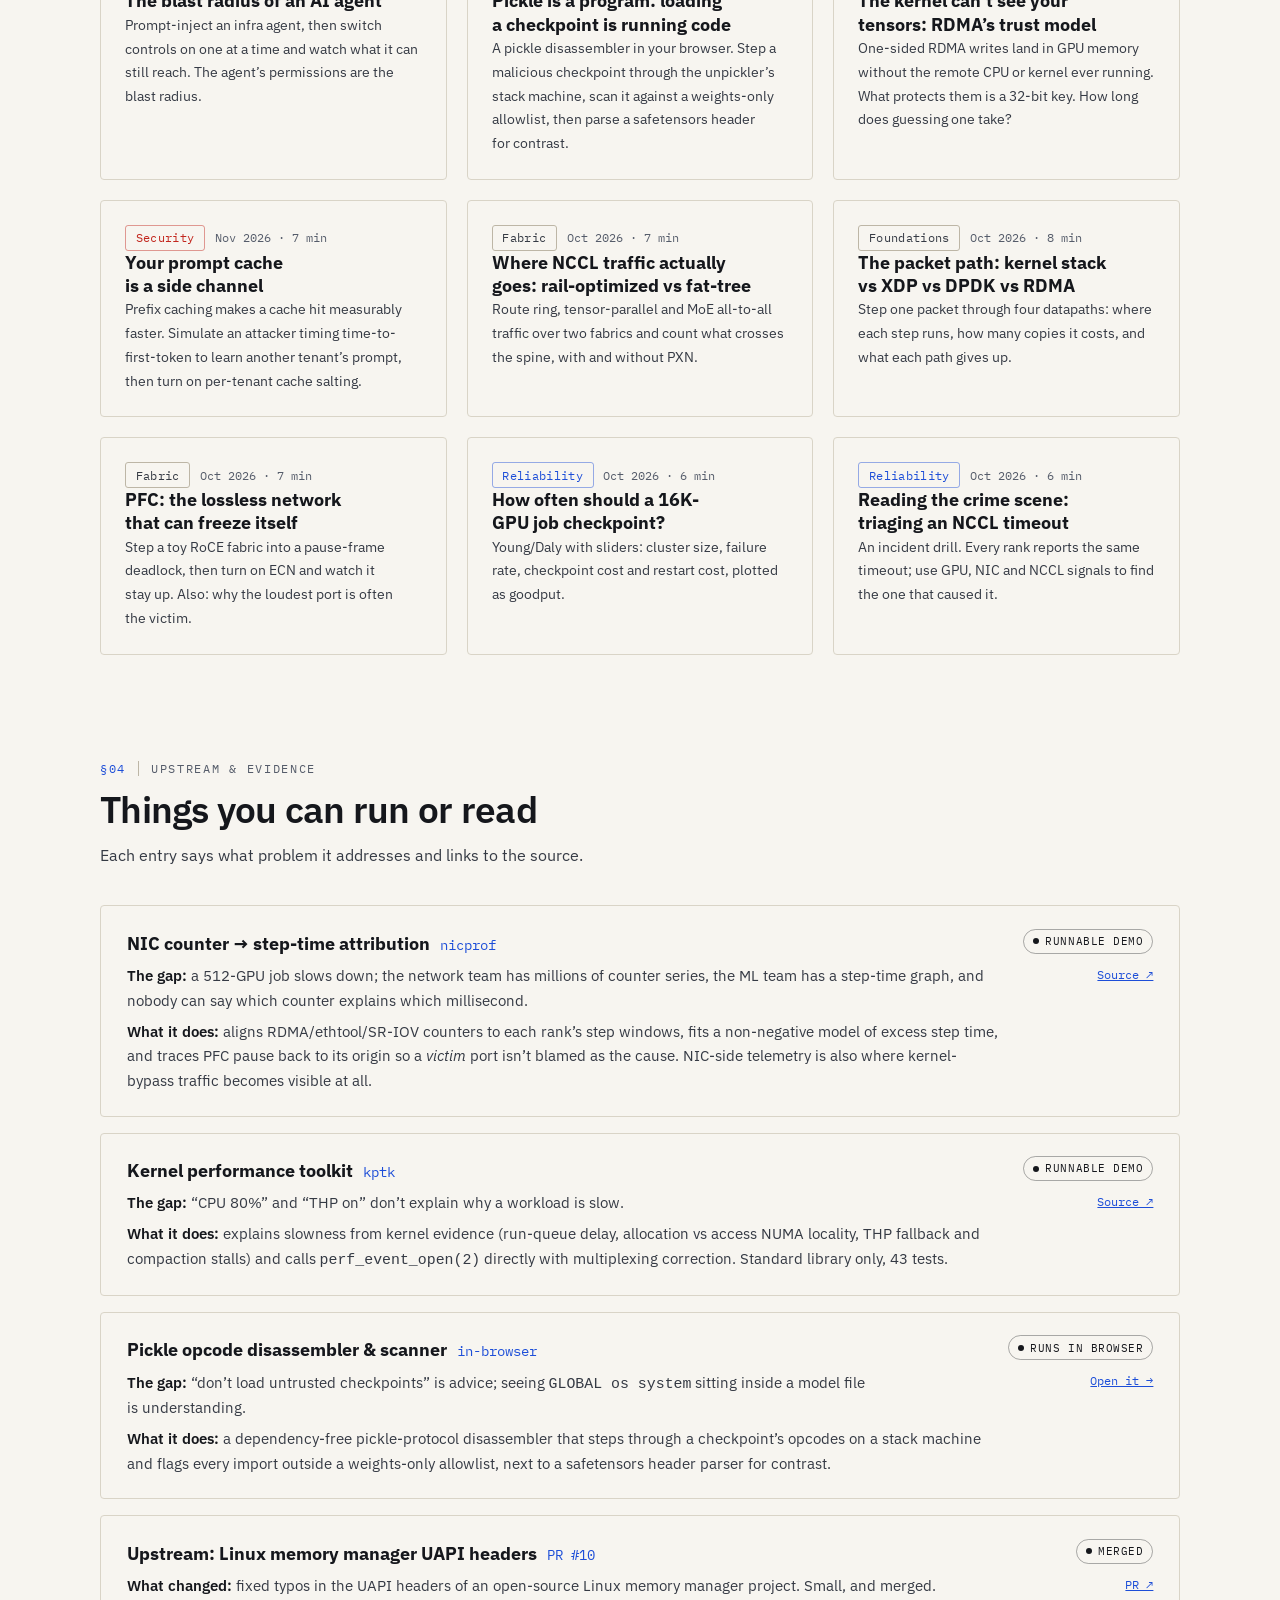
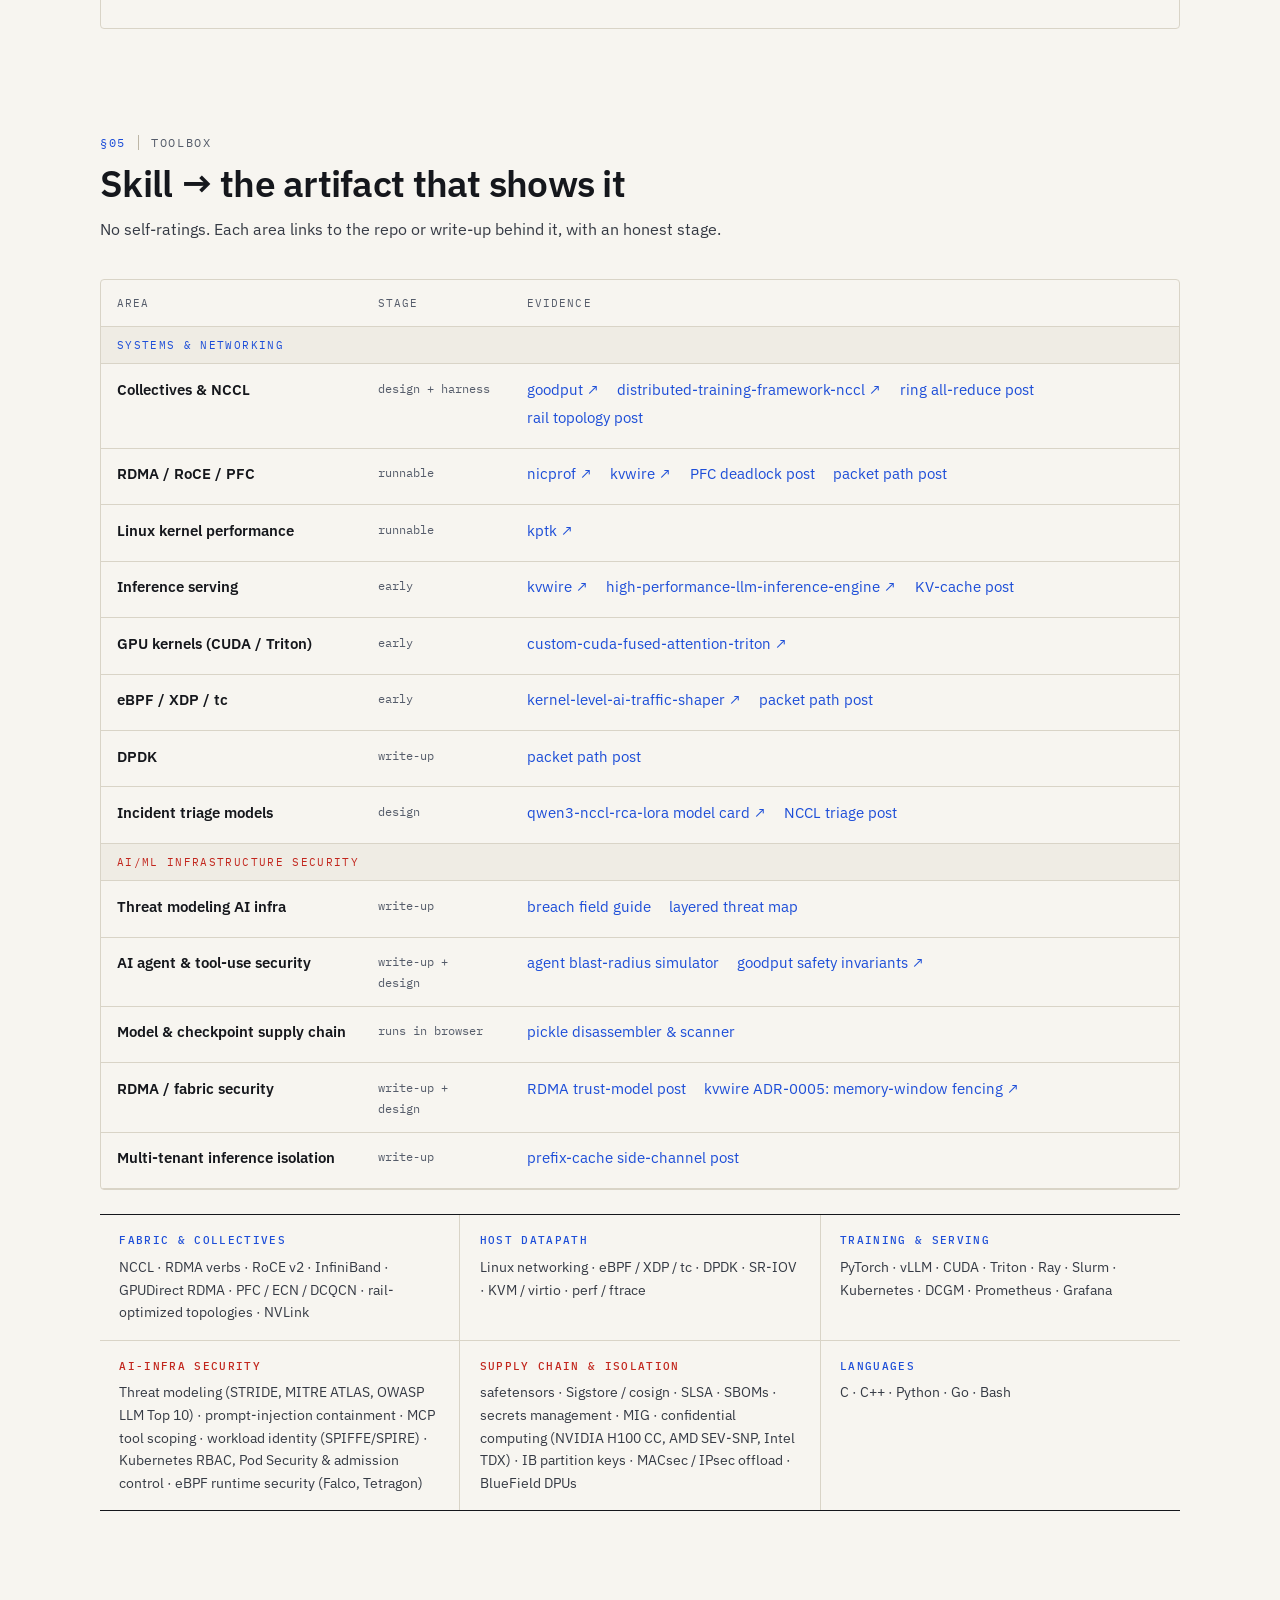
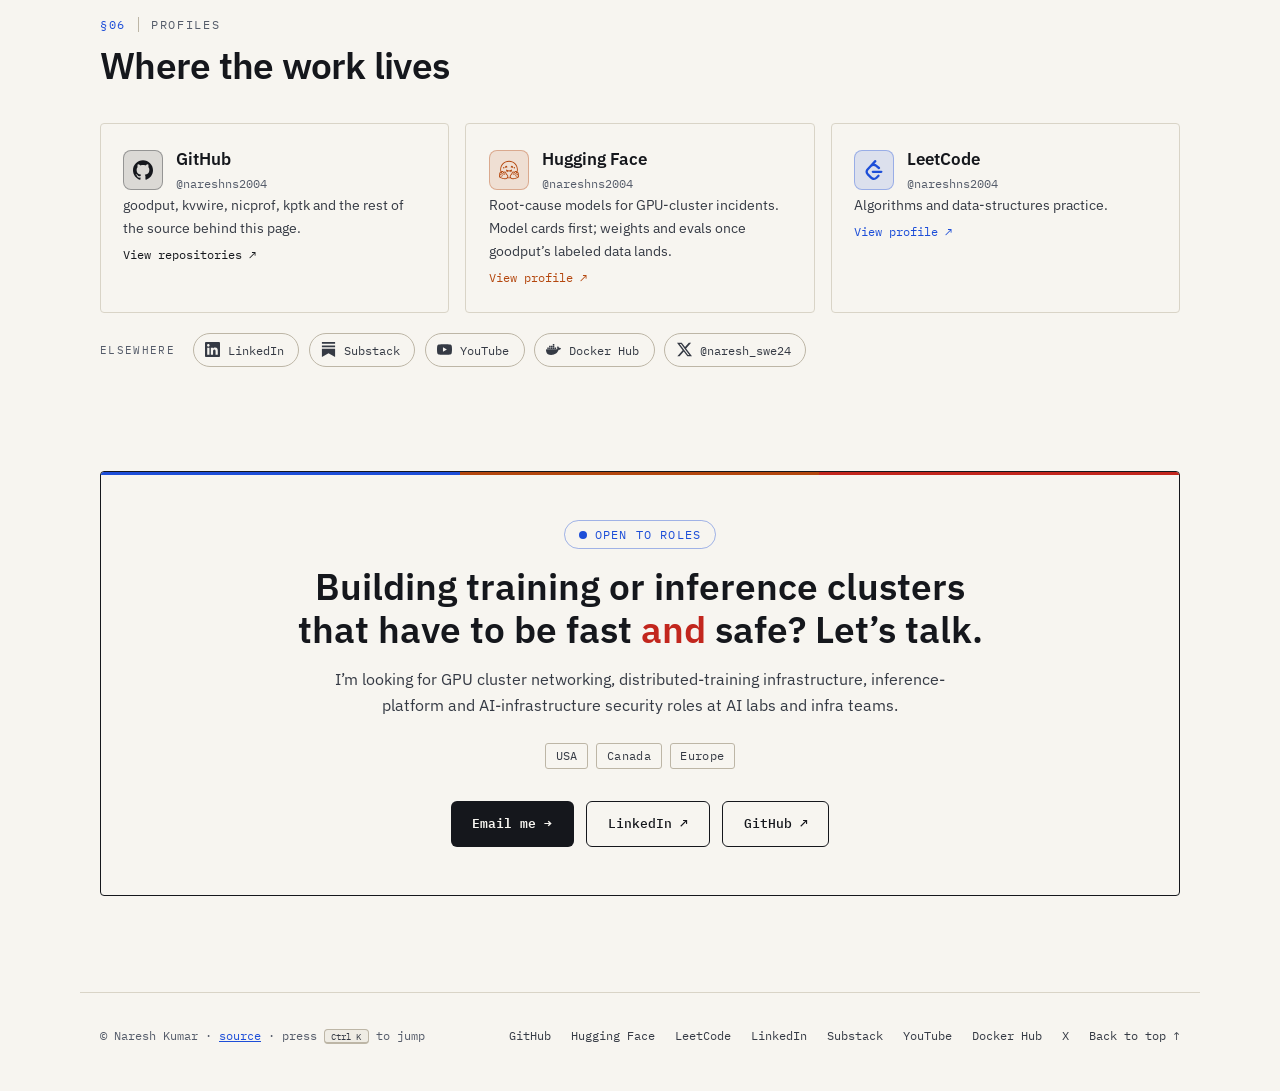
==== commit 53757eea: "Secure AI/ML infrastructure refresh: security story, five posts, socials - Hero: new line ("can't be" ====
--- a/index.html
+++ b/index.html
@@ -3,19 +3,20 @@
 <head>
 <meta charset="UTF-8">
 <meta name="viewport" content="width=device-width, initial-scale=1.0">
-<title>Naresh Kumar — GPU Cluster Networking &amp; Training Infrastructure</title>
-<meta name="description" content="Naresh Kumar builds GPU cluster networking and distributed-training infrastructure: fault attribution and recovery for multi-node training, and RDMA KV-cache transport for disaggregated inference. ~9 years in kernel networking, RDMA/RoCE, DPDK, SR-IOV and NCCL.">
+<title>Naresh Kumar — Secure AI/ML Infrastructure: GPU Networking, Distributed Training, Zero Trust</title>
+<meta name="description" content="Naresh Kumar builds secure AI/ML infrastructure: fault attribution and recovery for multi-node training, RDMA KV-cache transport for disaggregated inference, and zero-trust controls for GPU fabrics, model artifacts and AI agents. Repos, models and interactive write-ups.">
 <meta name="author" content="Naresh Kumar">
 <link rel="canonical" href="https://portfolio-webapp-roan.vercel.app/">
 <meta property="og:type" content="website">
 <meta property="og:url" content="https://portfolio-webapp-roan.vercel.app/">
-<meta property="og:title" content="Naresh Kumar — GPU Cluster Networking &amp; Training Infrastructure">
-<meta property="og:description" content="A GPU cluster is only as fast as its slowest link and as reliable as its weakest. Repos, models and interactive write-ups on making it lose less time to both.">
+<meta property="og:title" content="Naresh Kumar — Secure AI/ML Infrastructure">
+<meta property="og:description" content="GPU infrastructure that can’t be stalled, slowed, or stolen. Repos, models and interactive write-ups on reliability, efficiency and security at scale.">
 <meta property="og:image" content="https://portfolio-webapp-roan.vercel.app/og-image.png">
 <meta property="og:image:width" content="1200">
 <meta property="og:image:height" content="630">
-<meta property="og:image:alt" content="Naresh Kumar: GPU cluster networking and distributed-training infrastructure">
+<meta property="og:image:alt" content="Naresh Kumar: secure AI/ML infrastructure — GPU networking, distributed training, zero trust">
 <meta name="twitter:card" content="summary_large_image">
+<meta name="twitter:site" content="@naresh_swe24">
 <meta name="twitter:image" content="https://portfolio-webapp-roan.vercel.app/og-image.png">
 <meta name="theme-color" content="#F7F5F0" media="(prefers-color-scheme: light)">
 <meta name="theme-color" content="#10151D" media="(prefers-color-scheme: dark)">
@@ -27,12 +28,17 @@
   "name": "Naresh Kumar",
   "alternateName": "nareshns2004",
   "url": "https://portfolio-webapp-roan.vercel.app/",
-  "jobTitle": "GPU Cluster Networking & Distributed-Training Infrastructure Engineer",
-  "knowsAbout": ["GPU cluster networking", "Distributed training", "NCCL", "RDMA", "RoCE", "Disaggregated inference", "Incident triage and root-cause analysis", "DPDK", "SR-IOV", "KVM", "Linux kernel networking", "eBPF", "XDP"],
+  "jobTitle": "Secure AI/ML Infrastructure Engineer — GPU Cluster Networking & Distributed Systems",
+  "knowsAbout": ["AI/ML infrastructure security", "GPU cluster networking", "Distributed training", "NCCL", "RDMA", "RoCE", "InfiniBand", "Disaggregated inference", "AI agent security", "Prompt injection", "Model supply-chain security", "Zero-trust architecture", "Multi-tenant inference isolation", "Incident triage and root-cause analysis", "DPDK", "SR-IOV", "KVM", "Linux kernel networking", "eBPF", "XDP"],
   "sameAs": [
     "https://github.com/nareshns2004",
     "https://huggingface.co/nareshns2004",
-    "https://leetcode.com/u/nareshns2004/"
+    "https://leetcode.com/u/nareshns2004/",
+    "https://www.linkedin.com/in/nareshns2004/",
+    "https://substack.com/@nareshns2004",
+    "https://www.youtube.com/@nareshns2004",
+    "https://hub.docker.com/u/nareshns2004",
+    "https://x.com/naresh_swe24"
   ]
 }
 </script>
@@ -50,13 +56,13 @@
 
 <nav class="nav" aria-label="Primary">
   <div class="nav-inner">
-    <a class="nav-brand" href="#top">naresh<span>.</span>infra</a>
+    <a class="nav-brand" href="#top"><span class="brand-mark" aria-hidden="true">NK</span>Naresh Kumar</a>
     <ul class="nav-links" id="nav-links">
       <li><a href="#work">Work</a></li>
+      <li><a href="#security">Security</a></li>
       <li><a href="#writing">Writing</a></li>
       <li><a href="#evidence">Evidence</a></li>
-      <li><a href="#foundations">Foundations</a></li>
-      <li><a href="#profiles">Profiles</a></li>
+      <li><a href="#foundations">Toolbox</a></li>
       <li><a href="#contact">Contact</a></li>
     </ul>
     <div class="nav-right">
@@ -70,42 +76,48 @@
 <main id="main">
 
 <!-- HERO -->
-<!-- Hero line: blend of options A + C, chosen by Naresh (Oct 2026). -->
+<!-- Hero line options (Nov 2026 security refresh), pick one:
+     A. "Frontier models deserve infrastructure that can’t be stalled, slowed, or stolen."   ← live
+     B. "AI infrastructure that’s fast on the wire, calm under failure, and closed to intruders."
+     C. "I keep GPU clusters fast, keep them running, and keep them yours." -->
 <header class="hero" id="top">
   <div>
-    <p class="hero-eyebrow"><strong>Naresh Kumar</strong> · GPU cluster networking &amp; distributed-training infrastructure</p>
-    <h1 class="hero-title">A GPU cluster is only as fast as its <em class="alt">slowest link</em> and as reliable as its <em>weakest</em>. I make it lose less time to both.</h1>
+    <p class="hero-eyebrow"><strong>Naresh Kumar</strong> · Secure AI/ML infrastructure: GPU networking · distributed systems · zero trust</p>
+    <h1 class="hero-title">Frontier models deserve infrastructure that can’t be <em>stalled</em>, <em class="alt">slowed</em>, or <em class="sec">stolen</em>.</h1>
     <p class="hero-bio">
       <!-- TODO(naresh): "~9 years" used to link to LinkedIn (removed Nov 2026). Link evidence or cut. -->
       ~9 years below the framework layer:
-      kernel networking, RDMA/RoCE, DPDK, SR-IOV, KVM and NCCL. Now applying it to the two problems that
-      decide what a training or inference cluster actually delivers: reliability and efficiency at scale.
+      kernel networking, RDMA/RoCE, DPDK, SR-IOV, KVM and NCCL. Now applied to the three things a training or
+      inference cluster must get right at scale: <b>reliability</b>, <b>efficiency</b> and, now that AI agents hold the keys, <b>security</b>.
     </p>
     <div class="hero-tags" aria-label="Focus areas">
       <span class="chip lead">GPU cluster networking</span>
       <span class="chip lead">Distributed training</span>
-      <span class="chip lead">NCCL</span>
-      <span class="chip lead">RDMA / RoCE v2</span>
+      <span class="chip lead">NCCL · RDMA / RoCE v2</span>
+      <span class="chip lead sec">AI-infra security</span>
+      <span class="chip lead sec">Zero trust for agents</span>
       <span class="chip">Disaggregated inference</span>
       <span class="chip">DPDK · SR-IOV · KVM</span>
       <span class="chip">Linux kernel · eBPF / XDP</span>
     </div>
     <div class="hero-cta">
       <a href="#work" class="btn btn-primary">See the work →</a>
-      <a href="posts/ring-allreduce-failure.html" class="btn btn-outline">▶ Run a failure simulator</a>
+      <a href="#security" class="btn btn-outline">Explore the attack surface →</a>
+      <button type="button" class="btn btn-ghost" data-palette-open aria-label="Open command palette"><kbd>⌘K</kbd> jump anywhere</button>
     </div>
   </div>
 
   <div class="hero-viz">
     <figure class="fig">
-      <figcaption class="fig-bar"><span>Fig. 0 · Ring all-reduce under failure</span><span>8 GPUs</span></figcaption>
+      <figcaption class="fig-bar"><span>Fig. 0 · Ring all-reduce under failure &amp; attack</span><span>8 GPUs</span></figcaption>
       <svg id="hero-fig" viewBox="0 0 440 390" role="img" aria-labelledby="hero-fig-title hero-fig-desc">
-        <title id="hero-fig-title">Ring all-reduce losing a link and recovering</title>
-        <desc id="hero-fig-desc">Eight GPUs pass gradient chunks around a ring. The link between GPU 2 and GPU 3 fails, the stall spreads around the ring, every rank times out, and the job restores from a checkpoint onto a spare GPU. A goodput timeline shows productive time in blue, stalled time hatched and restart time in red.</desc>
+        <title id="hero-fig-title">Ring all-reduce losing a link, recovering, then refusing an intruder</title>
+        <desc id="hero-fig-desc">Eight GPUs pass gradient chunks around a ring. The link between GPU 2 and GPU 3 fails, the stall spreads, every rank times out, and the job restores onto a spare. Then an unattested host tries to join the communicator and is denied while training continues. A goodput timeline shows productive time in blue, stalled time hatched and restart time in red.</desc>
       </svg>
-      <noscript><p class="fig-note">One link fails, every rank stalls, and the job restarts from a checkpoint.</p></noscript>
+      <div class="hero-term" aria-hidden="true"><span class="ht-p" id="hero-term-p">$</span> <span id="hero-term">goodput watch --job llm-512</span><span class="ht-cur"></span></div>
+      <noscript><p class="fig-note">One link fails, every rank stalls, the job restores onto a spare, and an unattested peer is refused.</p></noscript>
     </figure>
-    <p class="fig-note">Every second the bar isn’t blue is lost goodput. <a href="posts/ring-allreduce-failure.html">Break the ring yourself →</a></p>
+    <p class="fig-note">Illustrative timeline. Every second the bar isn’t blue is lost goodput. <a href="posts/ring-allreduce-failure.html">Break the ring yourself →</a></p>
   </div>
 </header>
 
@@ -128,6 +140,11 @@
     <div class="proof-fact">kvwire: RDMA KV-cache transport for disaggregated inference</div>
     <div class="proof-sub">vLLM KV-connector plug-in. M1 in progress.</div>
   </a>
+  <a class="card proof-item sec reveal" href="posts/ai-infra-breaches.html">
+    <div class="proof-kicker"><span>Field guide · security</span><span>→</span></div>
+    <div class="proof-fact">18 AI-infra incidents, each mapped to the layer it hit and the control that contains it</div>
+    <div class="proof-sub">Every entry links its advisory or CVE</div>
+  </a>
   <a class="card proof-item reveal" href="https://huggingface.co/nareshns2004/qwen3-nccl-rca-lora" target="_blank" rel="noopener">
     <div class="proof-kicker"><span>Model · Hugging Face</span><span>↗</span></div>
     <div class="proof-fact">qwen3-nccl-rca-lora: grounded root-cause analysis for NCCL incidents</div>
@@ -135,12 +152,12 @@
   </a>
 </section>
 
-<!-- TWO PROBLEMS -->
+<!-- THREE PROBLEMS -->
 <section class="section" id="work">
   <div class="section-head">
     <p class="section-kicker">Work</p>
-    <h2 class="section-title">Two problems I work on</h2>
-    <p class="section-lede">AI lab infrastructure splits along two lines: keep the job running, and make each GPU-hour count. Kernel and fabric depth is the foundation for both.</p>
+    <h2 class="section-title">Three problems I work on</h2>
+    <p class="section-lede">AI lab infrastructure splits along three lines: keep the job running, make each GPU-hour count, and make sure nobody else gets to use either. Kernel and fabric depth is the foundation for all three.</p>
   </div>
 
   <div class="problems">
@@ -180,18 +197,63 @@
         <a href="posts/pfc-deadlock.html">Post: PFC deadlock</a>
       </div>
     </article>
-  </div>
+
+    <article class="card problem problem-wide reveal" style="--pc: var(--fault)">
+      <div>
+        <p class="problem-kicker">Trust at scale</p>
+        <h3>Secure by construction <small>zero trust for GPU fabrics, model artifacts and AI agents</small></h3>
+        <p class="problem-quote">“Assume the model will be fooled. Design so that being fooled is cheap.”</p>
+      </div>
+      <dl>
+        <div><dt>Problem</dt><dd>The fastest paths in an AI cluster are the least watched. <strong>RDMA bypasses the host kernel</strong>, so firewalls and eBPF never see it. <strong>Checkpoints are programs</strong>: pickle runs code on load. And <strong>AI agents now hold the credentials</strong>, taking instructions from whatever they read.</dd></div>
+        <div><dt>Why it’s hard</dt><dd>Every control costs latency or bandwidth on hardware that is billed by the second, so security that slows the step gets turned off. The work is finding the controls that sit <em>off</em> the hot path: at the NIC, in the artifact format, at the tool boundary.</dd></div>
+        <div><dt>Approach</dt><dd>Threat-model each layer against <a href="posts/ai-infra-breaches.html">real incidents</a>, then build the control into the system rather than bolting it on. Already in my repos: goodput’s fault injector is <strong>default-deny</strong>. It acts only on allowlisted hosts, every fault carries an auto-revert watchdog, destructive mechanisms need an explicit opt-in, and GPU resets, firmware and switch changes are never automated (<a href="https://github.com/nareshns2004/fault-tolerant-training-orchestrator/blob/main/SECURITY.md" target="_blank" rel="noopener">SECURITY.md</a>). kvwire’s <a href="https://github.com/nareshns2004/disaggregated-inference-engine/blob/main/docs/adr/0005-stale-write-fencing.md" target="_blank" rel="noopener">ADR-0005</a> evaluates <strong>per-transfer memory windows</strong>, invalidated before a KV block is reused, so the NIC itself rejects a late or stray write.</dd></div>
+        <div><dt>Status</dt><dd><span class="status status-ok">safety invariants in code</span> <span class="status status-early">fencing ADR proposed</span> <span class="status status-early">goodput RCA tier: recommends, never acts · planned</span> &nbsp;Plus five interactive security posts below.</dd></div>
+      </dl>
+      <div class="problem-links">
+        <a class="primary" href="posts/ai-infra-breaches.html">Field guide: AI-infra breaches</a>
+        <a href="posts/agent-blast-radius.html">Post: agent blast radius</a>
+        <a href="posts/pickle-is-a-program.html">Post: pickle is a program</a>
+        <a href="posts/rdma-trust-model.html">Post: RDMA’s trust model</a>
+        <a href="posts/prefix-cache-side-channel.html">Post: prefix-cache side channel</a>
+      </div>
+    </article>
+  </div>
+</section>
+
+<!-- SECURITY: THREAT MAP -->
+<section class="section" id="security">
+  <div class="section-head">
+    <p class="section-kicker">Security</p>
+    <h2 class="section-title">The AI-infra attack surface, layer by layer</h2>
+    <p class="section-lede">Pick a layer. Each one shows what goes wrong, the controls I design for, and the public incidents that already happened there, each linked to its advisory or CVE.</p>
+  </div>
+
+  <div class="ticker reveal" aria-hidden="true"><div class="ticker-track" id="ticker"></div></div>
+
+  <figure class="card threatmap reveal" id="threatmap" aria-label="Interactive map of AI infrastructure layers, threats, controls and incidents">
+    <div class="tm-stack" role="tablist" aria-label="Infrastructure layers" id="tm-stack"></div>
+    <div class="tm-panel" role="tabpanel" id="tm-panel" aria-live="polite"></div>
+    <noscript><p class="fig-note">Interactive map needs JavaScript. See the <a href="posts/ai-infra-breaches.html">field guide</a> for the full list.</p></noscript>
+  </figure>
+  <p class="fig-note">Each layer is a trust boundary. An attacker who crosses one gets everything that layer was trusted with. <a href="posts/agent-blast-radius.html">Measure an agent’s blast radius →</a></p>
 </section>
 
 <!-- WRITING -->
 <section class="section" id="writing">
   <div class="section-head">
     <p class="section-kicker">Writing</p>
-    <h2 class="section-title">Simulators &amp; capacity models</h2>
-    <p class="section-lede">Each simulator runs in the browser: break a ring, size a KV transfer, freeze a fabric. Every model states its assumptions.</p>
-  </div>
+    <h2 class="section-title">Simulators, capacity models &amp; threat models</h2>
+    <p class="section-lede">Each post runs in the browser: break a ring, size a KV transfer, disassemble a malicious checkpoint, measure an agent’s blast radius. Every model states its assumptions.</p>
+  </div>
+  <div class="filters" id="writing-filters" role="toolbar" aria-label="Filter posts by topic"></div>
   <div class="writing-grid" id="writing-grid">
     <noscript><ul>
+      <li><a href="posts/ai-infra-breaches.html">Field guide: how AI infrastructure actually gets breached</a></li>
+      <li><a href="posts/agent-blast-radius.html">The blast radius of an AI agent</a></li>
+      <li><a href="posts/pickle-is-a-program.html">Pickle is a program: loading a checkpoint is running code</a></li>
+      <li><a href="posts/rdma-trust-model.html">The kernel can’t see your tensors: RDMA’s trust model</a></li>
+      <li><a href="posts/prefix-cache-side-channel.html">Your prompt cache is a side channel</a></li>
       <li><a href="posts/ring-allreduce-failure.html">One dead link, 512 idle GPUs: ring all-reduce under failure</a></li>
       <li><a href="posts/kv-cache-transfer.html">The KV-cache bill: what disaggregated inference has to move</a></li>
       <li><a href="posts/pfc-deadlock.html">PFC: the lossless network that can freeze itself</a></li>
@@ -217,7 +279,7 @@
     <article class="card ev-item reveal">
       <h3>NIC counter → step-time attribution <code>nicprof</code></h3>
       <p><b>The gap:</b> a 512-GPU job slows down; the network team has millions of counter series, the ML team has a step-time graph, and nobody can say which counter explains which millisecond.</p>
-      <p><b>What it does:</b> aligns RDMA/ethtool/SR-IOV counters to each rank’s step windows, fits a non-negative model of excess step time, and traces PFC pause back to its origin so a <em>victim</em> port isn’t blamed as the cause.</p>
+      <p><b>What it does:</b> aligns RDMA/ethtool/SR-IOV counters to each rank’s step windows, fits a non-negative model of excess step time, and traces PFC pause back to its origin so a <em>victim</em> port isn’t blamed as the cause. NIC-side telemetry is also where kernel-bypass traffic becomes visible at all.</p>
       <div class="ev-side"><span class="status status-ok">Runnable demo</span><a href="https://github.com/nareshns2004/ai-nic-performance-profiler" target="_blank" rel="noopener">Source ↗</a></div>
     </article>
 
@@ -229,6 +291,13 @@
     </article>
 
     <article class="card ev-item reveal">
+      <h3>Pickle opcode disassembler &amp; scanner <code>in-browser</code></h3>
+      <p><b>The gap:</b> “don’t load untrusted checkpoints” is advice; seeing <code>GLOBAL os system</code> sitting inside a model file is understanding.</p>
+      <p><b>What it does:</b> a dependency-free pickle-protocol disassembler that steps through a checkpoint’s opcodes on a stack machine and flags every import outside a weights-only allowlist, next to a safetensors header parser for contrast.</p>
+      <div class="ev-side"><span class="status status-ok">Runs in browser</span><a href="posts/pickle-is-a-program.html">Open it →</a></div>
+    </article>
+
+    <article class="card ev-item reveal">
       <h3>Upstream: Linux memory manager UAPI headers <code>PR #10</code></h3>
       <p><b>What changed:</b> fixed typos in the UAPI headers of an open-source Linux memory manager project. Small, and merged.</p>
       <div class="ev-side"><span class="status status-ok">Merged</span><a href="https://github.com/sachinites/LinuxMemoryManager/pull/10" target="_blank" rel="noopener">PR ↗</a></div>
@@ -236,10 +305,10 @@
   </div>
 </section>
 
-<!-- FOUNDATIONS -->
+<!-- FOUNDATIONS / TOOLBOX -->
 <section class="section" id="foundations">
   <div class="section-head">
-    <p class="section-kicker">Foundations</p>
+    <p class="section-kicker">Toolbox</p>
     <h2 class="section-title">Skill → the artifact that shows it</h2>
     <p class="section-lede">No self-ratings. Each area links to the repo or write-up behind it, with an honest stage.</p>
   </div>
@@ -248,6 +317,7 @@
     <table class="foundations">
       <thead><tr><th scope="col">Area</th><th scope="col">Stage</th><th scope="col">Evidence</th></tr></thead>
       <tbody>
+        <tr class="grp"><th colspan="3" scope="rowgroup">Systems &amp; networking</th></tr>
         <tr><td>Collectives &amp; NCCL</td><td>design + harness</td><td>
           <a href="https://github.com/nareshns2004/fault-tolerant-training-orchestrator" target="_blank" rel="noopener">goodput ↗</a>
           <a href="https://github.com/nareshns2004/distributed-training-framework-nccl" target="_blank" rel="noopener">distributed-training-framework-nccl ↗</a>
@@ -275,9 +345,33 @@
         <tr><td>Incident triage models</td><td>design</td><td>
           <a href="https://huggingface.co/nareshns2004/qwen3-nccl-rca-lora" target="_blank" rel="noopener">qwen3-nccl-rca-lora model card ↗</a>
           <a href="posts/nccl-timeout-triage.html">NCCL triage post</a></td></tr>
+        <tr class="grp sec"><th colspan="3" scope="rowgroup">AI/ML infrastructure security</th></tr>
+        <tr><td>Threat modeling AI infra</td><td>write-up</td><td>
+          <a href="posts/ai-infra-breaches.html">breach field guide</a>
+          <a href="#security">layered threat map</a></td></tr>
+        <tr><td>AI agent &amp; tool-use security</td><td>write-up + design</td><td>
+          <a href="posts/agent-blast-radius.html">agent blast-radius simulator</a>
+          <a href="https://github.com/nareshns2004/fault-tolerant-training-orchestrator/blob/main/SECURITY.md" target="_blank" rel="noopener">goodput safety invariants ↗</a></td></tr>
+        <tr><td>Model &amp; checkpoint supply chain</td><td>runs in browser</td><td>
+          <a href="posts/pickle-is-a-program.html">pickle disassembler &amp; scanner</a></td></tr>
+        <tr><td>RDMA / fabric security</td><td>write-up + design</td><td>
+          <a href="posts/rdma-trust-model.html">RDMA trust-model post</a>
+          <a href="https://github.com/nareshns2004/disaggregated-inference-engine/blob/main/docs/adr/0005-stale-write-fencing.md" target="_blank" rel="noopener">kvwire ADR-0005: memory-window fencing ↗</a></td></tr>
+        <tr><td>Multi-tenant inference isolation</td><td>write-up</td><td>
+          <a href="posts/prefix-cache-side-channel.html">prefix-cache side-channel post</a></td></tr>
       </tbody>
     </table>
   </div>
+
+  <div class="toolbox reveal" aria-label="Tools and technologies">
+    <!-- No ratings by design (CLAUDE.md). TODO(naresh): prune anything here you can't defend in an interview. -->
+    <div class="tb-group"><h3>Fabric &amp; collectives</h3><p>NCCL · RDMA verbs · RoCE v2 · InfiniBand · GPUDirect RDMA · PFC / ECN / DCQCN · rail-optimized topologies · NVLink</p></div>
+    <div class="tb-group"><h3>Host datapath</h3><p>Linux networking · eBPF / XDP / tc · DPDK · SR-IOV · KVM / virtio · perf / ftrace</p></div>
+    <div class="tb-group"><h3>Training &amp; serving</h3><p>PyTorch · vLLM · CUDA · Triton · Ray · Slurm · Kubernetes · DCGM · Prometheus · Grafana</p></div>
+    <div class="tb-group sec"><h3>AI-infra security</h3><p>Threat modeling (STRIDE, MITRE ATLAS, OWASP LLM Top 10) · prompt-injection containment · MCP tool scoping · workload identity (SPIFFE/SPIRE) · Kubernetes RBAC, Pod Security &amp; admission control · eBPF runtime security (Falco, Tetragon)</p></div>
+    <div class="tb-group sec"><h3>Supply chain &amp; isolation</h3><p>safetensors · Sigstore / cosign · SLSA · SBOMs · secrets management · MIG · confidential computing (NVIDIA H100 CC, AMD SEV-SNP, Intel TDX) · IB partition keys · MACsec / IPsec offload · BlueField DPUs</p></div>
+    <div class="tb-group"><h3>Languages</h3><p>C · C++ · Python · Go · Bash</p></div>
+  </div>
 </section>
 
 <!-- PROFILES -->
@@ -289,35 +383,44 @@
 
   <div class="profiles-primary">
     <a class="card profile reveal" href="https://github.com/nareshns2004" target="_blank" rel="noopener" style="--pc:var(--ink)">
-      <div class="profile-top"><div class="profile-badge">GH</div><div><div class="profile-name">GitHub</div><div class="profile-handle">@nareshns2004</div></div></div>
+      <div class="profile-top"><div class="profile-badge"><svg class="bi" viewBox="0 0 24 24" aria-hidden="true" focusable="false"><path d="M12 .297c-6.63 0-12 5.373-12 12 0 5.303 3.438 9.8 8.205 11.385.6.113.82-.258.82-.577 0-.285-.01-1.04-.015-2.04-3.338.724-4.042-1.61-4.042-1.61C4.422 18.07 3.633 17.7 3.633 17.7c-1.087-.744.084-.729.084-.729 1.205.084 1.838 1.236 1.838 1.236 1.07 1.835 2.809 1.305 3.495.998.108-.776.417-1.305.76-1.605-2.665-.3-5.466-1.332-5.466-5.93 0-1.31.465-2.38 1.235-3.22-.135-.303-.54-1.523.105-3.176 0 0 1.005-.322 3.3 1.23.96-.267 1.98-.399 3-.405 1.02.006 2.04.138 3 .405 2.28-1.552 3.285-1.23 3.285-1.23.645 1.653.24 2.873.12 3.176.765.84 1.23 1.91 1.23 3.22 0 4.61-2.805 5.625-5.475 5.92.42.36.81 1.096.81 2.22 0 1.606-.015 2.896-.015 3.286 0 .315.21.69.825.57C20.565 22.092 24 17.592 24 12.297c0-6.627-5.373-12-12-12"/></svg></div><div><div class="profile-name">GitHub</div><div class="profile-handle">@nareshns2004</div></div></div>
       <p class="profile-desc">goodput, kvwire, nicprof, kptk and the rest of the source behind this page.</p>
       <span class="profile-cta">View repositories ↗</span>
     </a>
     <a class="card profile reveal" href="https://huggingface.co/nareshns2004" target="_blank" rel="noopener" style="--pc:var(--copper)">
-      <div class="profile-top"><div class="profile-badge">HF</div><div><div class="profile-name">Hugging Face</div><div class="profile-handle">@nareshns2004</div></div></div>
+      <div class="profile-top"><div class="profile-badge"><svg class="bi" viewBox="0 0 24 24" aria-hidden="true" focusable="false"><path d="M1.4446 11.5059c0 1.1021.1673 2.1585.4847 3.1563-.0378-.0028-.0691-.0058-.1058-.0058-.4209 0-.8015.16-1.0704.4512-.3454.3737-.4984.8335-.4316 1.293a1.576 1.576 0 0 0 .2148.5978c-.2319.1864-.4018.4456-.4844.7578-.0646.2448-.131.7543.2149 1.2794a1.4552 1.4552 0 0 0-.0625.1055c-.208.3923-.2207.8372-.0371 1.25.2783.6258.9696 1.1175 2.3126 1.6467.8356.3292 1.5988.5411 1.6056.543 1.1046.2847 2.104.4277 2.969.4277 1.4173 0 2.4754-.3849 3.1525-1.1446 1.538.2651 2.791.1403 3.592.006.6773.7555 1.7332 1.1387 3.1467 1.1387.8649 0 1.8643-.143 2.969-.4278.0068-.0019.77-.2138 1.6056-.543 1.343-.5292 2.0343-1.0208 2.3126-1.6466.1836-.4129.171-.8577-.037-1.25a1.4685 1.4685 0 0 0-.0626-.1056c.346-.525.2795-1.0346.2149-1.2793-.0826-.3122-.2525-.5714-.4844-.7579.11-.1816.1831-.3788.2148-.5977.0669-.4595-.0862-.9193-.4316-1.293-.2688-.2913-.6495-.4513-1.0704-.4513-.0209 0-.0376.0008-.0588.0018.3162-.9966.4846-2.0518.4846-3.1523 0-5.807-4.7362-10.5144-10.5789-10.5144-5.8426 0-10.5788 4.7073-10.5788 10.5144Zm10.5788-9.4831c5.2727 0 9.5476 4.246 9.5476 9.483a9.4201 9.4201 0 0 1-.2696 2.2365c-.0039-.0047-.0079-.011-.0117-.0156-.274-.3255-.6679-.5059-1.1075-.5059-.352 0-.714.1155-1.0763.3438-.2403.1517-.5058.422-.7793.7598-.2534-.3492-.608-.5832-1.0137-.6465a1.5174 1.5174 0 0 0-.2344-.0176c-.9263 0-1.4828.7993-1.6935 1.5177-.1046.2426-.6065 1.3482-1.3614 2.0978-1.1681 1.1601-1.4458 2.3534-.8396 3.6382-.843.1029-1.5836.0927-2.365-.006.5906-1.212.3626-2.4388-.8426-3.6322-.755-.7496-1.2568-1.8552-1.3614-2.0978-.2107-.7184-.7673-1.5177-1.6935-1.5177-.078 0-.1568.0054-.2344.0176-.4057.0633-.7604.2973-1.0137.6465-.2735-.3379-.539-.6081-.7794-.7598-.3622-.2283-.7243-.3438-1.0762-.3438-.4266 0-.8094.171-1.0821.4786a9.4208 9.4208 0 0 1-.2598-2.1936c0-5.237 4.2749-9.483 9.5475-9.483zM8.6443 7.0036c-.4838.0043-.9503.2667-1.1934.7227-.3536.6633-.1006 1.4873.5645 1.84.351.1862.4883-.5261.836-.6485.3107-.1095.841.399 1.0078.086.3536-.6634.1025-1.4874-.5625-1.84a1.3659 1.3659 0 0 0-.6524-.1602Zm6.8403 0c-.2199-.002-.4426.05-.6504.1602-.665.3526-.9181 1.1766-.5645 1.84.1669.313.6971-.1955 1.0079-.086.3476.1224.4867.8347.838.6485.6649-.3527.916-1.1767.5624-1.84-.243-.456-.7096-.7184-1.1934-.7227Zm-9.7565 1.418a.8768.8768 0 0 0-.877.877c0 .4846.3925.877.877.877a.8768.8768 0 0 0 .877-.877.8768.8768 0 0 0-.877-.877zm12.6434 0c-.4845 0-.879.3925-.879.877 0 .4846.3945.877.879.877a.8768.8768 0 0 0 .877-.877.8768.8768 0 0 0-.877-.877zM8.7927 11.459c-.179-.003-.2793.1107-.2793.416 0 .8097.3874 2.125 1.4279 2.924.207-.7123 1.3453-1.2832 1.5079-1.2012.2315.1167.2191.4417.6074.7266.3884-.285.374-.6098.6056-.7266.1627-.082 1.3009.4889 1.5079 1.2012 1.0404-.799 1.4278-2.1144 1.4278-2.924 0-1.2212-1.583.6402-3.5413.6485-1.4686-.0061-2.7266-1.0558-3.2639-1.0645zM4.312 14.4768c.5792.365 1.6964 2.2751 2.1056 3.0177.1371.2488.371.3536.582.3536.4188 0 .7465-.4138.0391-.9395-1.0636-.791-.6914-2.0846-.1836-2.1642a.4302.4302 0 0 1 .0664-.004c.4616 0 .666.7892.666.7892s.5959 1.4898 1.6213 2.508c.942.9356 1.062 1.703.4961 2.6661-.0164-.004-.0159.0236-.1484.2149-.1853.2673-.4322.4688-.7188.6152-.5062.2269-1.1397.2696-1.7833.2696-1.037 0-2.1017-.1824-2.6975-.336-.0293-.0075-3.6505-.9567-3.1916-1.8224.0771-.1454.2033-.2031.3633-.2031.6463 0 1.823.9551 2.3283.9551.113 0 .196-.0865.2285-.2031.2249-.8045-3.2787-1.0522-2.9846-2.1642.0519-.1967.193-.2757.3907-.2754.854 0 2.7704 1.4923 3.172 1.4923.0307 0 .0525-.0085.0645-.0274.2012-.3227.1096-.5865-1.3087-1.4395-1.4182-.8533-2.4315-1.329-1.8653-1.9416.0651-.0707.1574-.1015.2695-.1015.8611.0002 2.8948 1.84 2.8948 1.84s.5487.5683.8809.5683c.0762 0 .1416-.0315.1855-.1054.2355-.3946-2.1858-2.2183-2.3224-2.971-.0926-.51.0641-.7676.3555-.7676-.0006.008.1701-.0285.4942.1759zm16.2257.5918c-.1366.7526-2.5579 2.5764-2.3224 2.9709.044.074.1092.1055.1855.1055.3321 0 .881-.5684.881-.5684s2.0336-1.8397 2.8947-1.84c.1121 0 .2044.0308.2695.1016.5662.6125-.447 1.0882-1.8653 1.9415-1.4183.853-1.51 1.1168-1.3087 1.4396.012.0188.0337.0273.0644.0273.4016 0 2.3181-1.4923 3.1721-1.4923.1977-.0002.3388.0787.3907.2754.294 1.112-3.2095 1.3597-2.9846 2.1642.0325.1166.1156.2032.2285.2032.5054 0 1.682-.9552 2.3283-.9552.16 0 .2862.0577.3633.2032.459.8656-3.1623 1.8149-3.1916 1.8224-.5958.1535-1.6605.336-2.6975.336-.6351 0-1.261-.0409-1.7638-.2599-.2949-.1472-.5488-.3516-.7383-.625-.0411-.0682-.1026-.1476-.1426-.205-.5726-.9679-.455-1.7371.4903-2.676 1.0254-1.0182 1.6212-2.508 1.6212-2.508s.2044-.7891.666-.7891a.4318.4318 0 0 1 .0665.0039c.5078.0796.88 1.3732-.1836 2.1642-.7074.5257-.3797.9395.039.9395.211 0 .445-.1047.5821-.3535.4092-.7426 1.5264-2.6527 2.1056-3.0178.5588-.3524.99-.1816.8497.5918z"/></svg></div><div><div class="profile-name">Hugging Face</div><div class="profile-handle">@nareshns2004</div></div></div>
       <p class="profile-desc">Root-cause models for GPU-cluster incidents. Model cards first; weights and evals once goodput’s labeled data lands.</p>
       <span class="profile-cta">View profile ↗</span>
     </a>
     <a class="card profile reveal" href="https://leetcode.com/u/nareshns2004/" target="_blank" rel="noopener" style="--pc:var(--signal)">
-      <div class="profile-top"><div class="profile-badge">LC</div><div><div class="profile-name">LeetCode</div><div class="profile-handle">@nareshns2004</div></div></div>
+      <div class="profile-top"><div class="profile-badge"><svg class="bi" viewBox="0 0 24 24" aria-hidden="true" focusable="false"><path d="M13.483 0a1.374 1.374 0 0 0-.961.438L7.116 6.226l-3.854 4.126a5.266 5.266 0 0 0-1.209 2.104 5.35 5.35 0 0 0-.125.513 5.527 5.527 0 0 0 .062 2.362 5.83 5.83 0 0 0 .349 1.017 5.938 5.938 0 0 0 1.271 1.818l4.277 4.193.039.038c2.248 2.165 5.852 2.133 8.063-.074l2.396-2.392c.54-.54.54-1.414.003-1.955a1.378 1.378 0 0 0-1.951-.003l-2.396 2.392a3.021 3.021 0 0 1-4.205.038l-.02-.019-4.276-4.193c-.652-.64-.972-1.469-.948-2.263a2.68 2.68 0 0 1 .066-.523 2.545 2.545 0 0 1 .619-1.164L9.13 8.114c1.058-1.134 3.204-1.27 4.43-.278l3.501 2.831c.593.48 1.461.387 1.94-.207a1.384 1.384 0 0 0-.207-1.943l-3.5-2.831c-.8-.647-1.766-1.045-2.774-1.202l2.015-2.158A1.384 1.384 0 0 0 13.483 0zm-2.866 12.815a1.38 1.38 0 0 0-1.38 1.382 1.38 1.38 0 0 0 1.38 1.382H20.79a1.38 1.38 0 0 0 1.38-1.382 1.38 1.38 0 0 0-1.38-1.382z"/></svg></div><div><div class="profile-name">LeetCode</div><div class="profile-handle">@nareshns2004</div></div></div>
       <p class="profile-desc">Algorithms and data-structures practice.</p>
       <span class="profile-cta">View profile ↗</span>
     </a>
   </div>
 
+  <div class="socials reveal" aria-label="Social media">
+    <span class="socials-label">Elsewhere</span>
+    <a class="social" href="https://www.linkedin.com/in/nareshns2004/" target="_blank" rel="noopener me"><svg class="bi" viewBox="0 0 24 24" aria-hidden="true" focusable="false"><path d="M20.447 20.452h-3.554v-5.569c0-1.328-.027-3.037-1.852-3.037-1.853 0-2.136 1.445-2.136 2.939v5.667H9.351V9h3.414v1.561h.046c.477-.9 1.637-1.85 3.37-1.85 3.601 0 4.267 2.37 4.267 5.455v6.286zM5.337 7.433c-1.144 0-2.063-.926-2.063-2.065 0-1.138.92-2.063 2.063-2.063 1.14 0 2.064.925 2.064 2.063 0 1.139-.925 2.065-2.064 2.065zm1.782 13.019H3.555V9h3.564v11.452zM22.225 0H1.771C.792 0 0 .774 0 1.729v20.542C0 23.227.792 24 1.771 24h20.451C23.2 24 24 23.227 24 22.271V1.729C24 .774 23.2 0 22.222 0h.003z"/></svg><span>LinkedIn</span></a>
+    <a class="social" href="https://substack.com/@nareshns2004" target="_blank" rel="noopener me"><svg class="bi" viewBox="0 0 24 24" aria-hidden="true" focusable="false"><path d="M22.539 8.242H1.46V5.406h21.08v2.836zM1.46 10.812V24L12 18.11 22.54 24V10.812H1.46zM22.54 0H1.46v2.836h21.08V0z"/></svg><span>Substack</span></a>
+    <a class="social" href="https://www.youtube.com/@nareshns2004" target="_blank" rel="noopener me"><svg class="bi" viewBox="0 0 24 24" aria-hidden="true" focusable="false"><path d="M23.498 6.186a3.016 3.016 0 0 0-2.122-2.136C19.505 3.545 12 3.545 12 3.545s-7.505 0-9.377.505A3.017 3.017 0 0 0 .502 6.186C0 8.07 0 12 0 12s0 3.93.502 5.814a3.016 3.016 0 0 0 2.122 2.136c1.871.505 9.376.505 9.376.505s7.505 0 9.377-.505a3.015 3.015 0 0 0 2.122-2.136C24 15.93 24 12 24 12s0-3.93-.502-5.814zM9.545 15.568V8.432L15.818 12l-6.273 3.568z"/></svg><span>YouTube</span></a>
+    <a class="social" href="https://hub.docker.com/u/nareshns2004" target="_blank" rel="noopener me"><svg class="bi" viewBox="0 0 24 24" aria-hidden="true" focusable="false"><path d="M13.983 11.078h2.119a.186.186 0 00.186-.185V9.006a.186.186 0 00-.186-.186h-2.119a.185.185 0 00-.185.185v1.888c0 .102.083.185.185.185m-2.954-5.43h2.118a.186.186 0 00.186-.186V3.574a.186.186 0 00-.186-.185h-2.118a.185.185 0 00-.185.185v1.888c0 .102.082.185.185.185m0 2.716h2.118a.187.187 0 00.186-.186V6.29a.186.186 0 00-.186-.185h-2.118a.185.185 0 00-.185.185v1.887c0 .102.082.185.185.186m-2.93 0h2.12a.186.186 0 00.184-.186V6.29a.185.185 0 00-.185-.185H8.1a.185.185 0 00-.185.185v1.887c0 .102.083.185.185.186m-2.964 0h2.119a.186.186 0 00.185-.186V6.29a.185.185 0 00-.185-.185H5.136a.186.186 0 00-.186.185v1.887c0 .102.084.185.186.186m5.893 2.715h2.118a.186.186 0 00.186-.185V9.006a.186.186 0 00-.186-.186h-2.118a.185.185 0 00-.185.185v1.888c0 .102.082.185.185.185m-2.93 0h2.12a.185.185 0 00.184-.185V9.006a.185.185 0 00-.184-.186h-2.12a.185.185 0 00-.184.185v1.888c0 .102.083.185.185.185m-2.964 0h2.119a.185.185 0 00.185-.185V9.006a.185.185 0 00-.184-.186h-2.12a.186.186 0 00-.186.186v1.887c0 .102.084.185.186.185m-2.92 0h2.12a.185.185 0 00.184-.185V9.006a.185.185 0 00-.184-.186h-2.12a.185.185 0 00-.184.185v1.888c0 .102.082.185.185.185M23.763 9.89c-.065-.051-.672-.51-1.954-.51-.338.001-.676.03-1.01.087-.248-1.7-1.653-2.53-1.716-2.566l-.344-.199-.226.327c-.284.438-.49.922-.612 1.43-.23.97-.09 1.882.403 2.661-.595.332-1.55.413-1.744.42H.751a.751.751 0 00-.75.748 11.376 11.376 0 00.692 4.062c.545 1.428 1.355 2.48 2.41 3.124 1.18.723 3.1 1.137 5.275 1.137.983.003 1.963-.086 2.93-.266a12.248 12.248 0 003.823-1.389c.98-.567 1.86-1.288 2.61-2.136 1.252-1.418 1.998-2.997 2.553-4.4h.221c1.372 0 2.215-.549 2.68-1.009.309-.293.55-.65.707-1.046l.098-.288Z"/></svg><span>Docker Hub</span></a>
+    <a class="social" href="https://x.com/naresh_swe24" target="_blank" rel="noopener me"><svg class="bi" viewBox="0 0 24 24" aria-hidden="true" focusable="false"><path d="M18.901 1.153h3.68l-8.04 9.19L24 22.846h-7.406l-5.8-7.584-6.638 7.584H.474l8.6-9.83L0 1.154h7.594l5.243 6.932ZM17.61 20.644h2.039L6.486 3.24H4.298Z"/></svg><span>@naresh_swe24</span></a>
+  </div>
 </section>
 
 <!-- CONTACT -->
 <section class="section" id="contact">
   <div class="card contact reveal">
     <span class="contact-badge"><span class="status-dot"></span>Open to roles</span>
-    <h2>Building training or inference clusters? Let’s talk.</h2>
-    <p>I’m looking for GPU cluster networking, distributed-training infrastructure and inference-platform roles at AI labs and infra teams.</p>
+    <h2>Building training or inference clusters that have to be fast <em>and</em> safe? Let’s talk.</h2>
+    <p>I’m looking for GPU cluster networking, distributed-training infrastructure, inference-platform and AI-infrastructure security roles at AI labs and infra teams.</p>
     <div class="contact-meta">
       <span class="chip">USA</span><span class="chip">Canada</span><span class="chip">Europe</span>
     </div>
     <div class="contact-cta">
       <a href="mailto:nareshns2004@gmail.com?subject=Opportunity%20for%20Naresh" class="btn btn-primary">Email me →</a>
+      <a href="https://www.linkedin.com/in/nareshns2004/" target="_blank" rel="noopener" class="btn btn-outline">LinkedIn ↗</a>
       <a href="https://github.com/nareshns2004" target="_blank" rel="noopener" class="btn btn-outline">GitHub ↗</a>
     </div>
   </div>
@@ -326,17 +429,24 @@
 </main>
 
 <footer class="footer">
-  <span>© Naresh Kumar · <a href="https://github.com/nareshns2004/portfolio-webapp" target="_blank" rel="noopener">source</a></span>
+  <span>© Naresh Kumar · <a href="https://github.com/nareshns2004/portfolio-webapp" target="_blank" rel="noopener">source</a> · press <kbd>⌘K</kbd> to jump</span>
   <div class="footer-links">
     <a href="https://github.com/nareshns2004" target="_blank" rel="noopener">GitHub</a>
     <a href="https://huggingface.co/nareshns2004" target="_blank" rel="noopener">Hugging Face</a>
     <a href="https://leetcode.com/u/nareshns2004/" target="_blank" rel="noopener">LeetCode</a>
+    <a href="https://www.linkedin.com/in/nareshns2004/" target="_blank" rel="noopener">LinkedIn</a>
+    <a href="https://substack.com/@nareshns2004" target="_blank" rel="noopener">Substack</a>
+    <a href="https://www.youtube.com/@nareshns2004" target="_blank" rel="noopener">YouTube</a>
+    <a href="https://hub.docker.com/u/nareshns2004" target="_blank" rel="noopener">Docker Hub</a>
+    <a href="https://x.com/naresh_swe24" target="_blank" rel="noopener">X</a>
     <a href="#top">Back to top ↑</a>
   </div>
 </footer>
 
 <script src="assets/js/data.js"></script>
+<script src="assets/js/security-data.js"></script>
 <script src="assets/js/site.js"></script>
 <script src="assets/js/hero.js"></script>
+<script src="assets/js/threatmap.js"></script>
 </body>
 </html>
--- a/assets/css/site.css
+++ b/assets/css/site.css
@@ -102,7 +102,19 @@
   font-family: var(--font-mono); font-weight: 600; font-size: 1rem;
   color: var(--text); text-decoration: none; letter-spacing: -0.02em;
 }
-.nav-brand span { color: var(--accent); }
+.nav-brand { display: inline-flex; align-items: center; gap: 0.6rem; }
+.brand-mark {
+  display: inline-grid; place-items: center; width: 30px; height: 30px; border-radius: 6px;
+  font-size: 0.72rem; font-weight: 600; letter-spacing: 0.02em; color: var(--on-ink);
+  background: linear-gradient(135deg, var(--signal), var(--copper) 60%, var(--fault));
+  background-size: 200% 200%; animation: brand-shift 8s ease-in-out infinite;
+}
+@keyframes brand-shift { 0%, 100% { background-position: 0% 50%; } 50% { background-position: 100% 50%; } }
+.nav-progress {
+  position: absolute; left: 0; bottom: -1px; height: 2px; width: 100%;
+  background: linear-gradient(90deg, var(--signal), var(--copper), var(--fault));
+  transform-origin: left; transform: scaleX(var(--progress, 0));
+}
 .nav-links { display: flex; gap: 1.5rem; list-style: none; }
 .nav-links a {
   font-family: var(--font-mono); font-size: 0.78rem; letter-spacing: 0.06em;
@@ -160,6 +172,13 @@
 .btn-primary:hover { background: var(--ink-2); }
 .btn-outline { color: var(--ink); border-color: var(--ink); background: transparent; }
 .btn-outline:hover { background: var(--paper-2); }
+.btn-ghost { color: var(--text-dim); background: transparent; border-color: transparent; padding-left: 0.6rem; padding-right: 0.6rem; }
+.btn-ghost:hover { color: var(--text); }
+.btn-primary:hover, .btn-outline:hover { transform: translateY(-1px); }
+kbd {
+  font-family: var(--font-mono); font-size: 0.72em; padding: 0.05rem 0.4rem; border-radius: 4px;
+  border: 1px solid var(--border-bright); border-bottom-width: 2px; color: var(--text-mid); background: var(--paper-2);
+}
 
 .chip {
   display: inline-block;
@@ -169,6 +188,7 @@
 }
 .chip-accent { color: var(--signal); border-color: color-mix(in srgb, var(--signal) 45%, transparent); }
 .chip-copper { color: var(--copper); border-color: color-mix(in srgb, var(--copper) 45%, transparent); }
+.chip-fault { color: var(--fault); border-color: color-mix(in srgb, var(--fault) 45%, transparent); }
 
 .status {
   display: inline-flex; align-items: center; gap: 0.4rem;
@@ -214,13 +234,47 @@
 .footer-links a { color: var(--text-mid); text-decoration: none; }
 .footer-links a:hover { color: var(--accent); }
 
+/* ─── COMMAND PALETTE (⌘K / Ctrl+K / "/") ─── */
+.palette { position: fixed; inset: 0; z-index: 400; display: none; align-items: flex-start; justify-content: center; padding: 12vh 1rem 1rem; }
+.palette.open { display: flex; }
+.palette-backdrop { position: absolute; inset: 0; background: color-mix(in srgb, var(--ink) 35%, transparent); backdrop-filter: blur(3px); }
+.palette-box {
+  position: relative; width: min(620px, 100%); background: var(--paper); border: 1px solid var(--ink); border-radius: 6px;
+  box-shadow: 0 24px 60px -20px color-mix(in srgb, var(--ink) 55%, transparent); overflow: hidden;
+  animation: pal-in 0.16s ease-out;
+}
+@keyframes pal-in { from { opacity: 0; transform: translateY(-8px) scale(0.99); } }
+.palette-input {
+  width: 100%; border: 0; border-bottom: 1px solid var(--border); background: transparent; color: var(--text);
+  font-family: var(--font-mono); font-size: 0.95rem; padding: 0.95rem 1.1rem; outline: none;
+}
+.palette-input:focus-visible { outline: none; }
+.palette-list { list-style: none; max-height: 52vh; overflow-y: auto; padding: 0.35rem; }
+.palette-list li {
+  display: flex; align-items: center; gap: 0.75rem; padding: 0.55rem 0.75rem; border-radius: 4px; cursor: pointer;
+  font-size: 0.92rem; color: var(--text-mid);
+}
+.palette-list li .pk { font-family: var(--font-mono); font-size: 0.66rem; letter-spacing: 0.08em; text-transform: uppercase; color: var(--text-dim); width: 5.5rem; flex-shrink: 0; }
+.palette-list li[aria-selected="true"] { background: var(--paper-2); color: var(--text); box-shadow: inset 2px 0 0 var(--accent); }
+.palette-list li.empty { cursor: default; color: var(--text-dim); }
+.palette-foot { display: flex; gap: 1rem; padding: 0.5rem 1rem; border-top: 1px solid var(--border); font-family: var(--font-mono); font-size: 0.7rem; color: var(--text-dim); }
+.toast {
+  position: fixed; left: 50%; bottom: 1.5rem; z-index: 450; transform: translate(-50%, 1rem); opacity: 0;
+  background: var(--ink); color: var(--on-ink); font-family: var(--font-mono); font-size: 0.8rem;
+  padding: 0.55rem 1rem; border-radius: 6px; transition: opacity 0.2s, transform 0.2s; pointer-events: none;
+}
+.toast.show { opacity: 1; transform: translate(-50%, 0); }
+
 /* ─── REVEAL ─── */
 .reveal { opacity: 0; transform: translateY(16px); transition: opacity 0.6s ease, transform 0.6s ease; }
 .reveal.visible { opacity: 1; transform: none; }
+.reveal.visible:nth-child(2) { transition-delay: 0.06s; } .reveal.visible:nth-child(3) { transition-delay: 0.12s; }
+.reveal.visible:nth-child(4) { transition-delay: 0.18s; } .reveal.visible:nth-child(5) { transition-delay: 0.24s; }
 .no-js .reveal { opacity: 1; transform: none; }
 
 @media (prefers-reduced-motion: reduce) {
   html { scroll-behavior: auto; }
   *, *::before, *::after { animation: none !important; transition: none !important; }
   .reveal { opacity: 1; transform: none; }
-}
+  .nav-progress { display: none; }
+}
--- a/assets/css/home.css
+++ b/assets/css/home.css
@@ -28,10 +28,18 @@
 }
 .hero-title em { font-style: normal; color: var(--accent); }
 .hero-title em.alt { color: var(--accent2); }
+.hero-title em.sec { color: var(--fault); position: relative; white-space: nowrap; }
+.hero-title em.sec::after {
+  content: ''; position: absolute; left: 0; right: 0; bottom: 0.06em; height: 0.09em; background: var(--fault);
+  transform-origin: left; animation: strike 4.5s ease-in-out infinite;
+}
+@keyframes strike { 0%, 35% { transform: scaleX(0); } 55%, 85% { transform: scaleX(1); } 100% { transform: scaleX(0); transform-origin: right; } }
+.hero-bio b { color: var(--text); font-weight: 600; }
 .hero-bio { color: var(--text-mid); font-size: 1.05rem; max-width: 560px; margin-bottom: 1.5rem; }
 .hero-bio a { color: var(--text); text-decoration-color: var(--border-bright); text-underline-offset: 3px; }
 .hero-tags { display: flex; flex-wrap: wrap; gap: 0.4rem; margin-bottom: 2rem; }
 .hero-tags .chip.lead { color: var(--text); border-color: var(--border-bright); }
+.hero-tags .chip.lead.sec { color: var(--fault); border-color: color-mix(in srgb, var(--fault) 45%, transparent); }
 .hero-cta { display: flex; flex-wrap: wrap; gap: 0.75rem; }
 
 .hero-viz { position: relative; }
@@ -46,16 +54,26 @@
 .fig svg text { font-family: var(--font-mono); }
 .fig-note { font-family: var(--font-mono); font-size: 0.75rem; color: var(--text-dim); margin-top: 0.6rem; }
 .fig .fig-note { padding: 0 0.75rem 0.75rem; }
+.hero-term {
+  border-top: 1px solid var(--ink); background: var(--paper-2); padding: 0.55rem 0.75rem; min-height: 2.6rem;
+  font-family: var(--font-mono); font-size: 0.74rem; color: var(--text-mid); white-space: nowrap; overflow: hidden; text-overflow: ellipsis;
+}
+.hero-term .ht-p { font-weight: 700; color: var(--text-dim); }
+.hero-term .ht-p.e { color: var(--fault); } .hero-term .ht-p.w { color: var(--copper); } .hero-term .ht-p.o { color: var(--signal); }
+.ht-cur { display: inline-block; width: 0.5em; height: 1em; vertical-align: -0.15em; margin-left: 2px; background: var(--signal); animation: blink 1s step-end infinite; }
+@keyframes blink { 50% { opacity: 0; } }
 
 /* ─── PROOF STRIP ─── */
 /* a ruled "spec table" row: ink rules top and bottom, hairlines between cells */
 .proof {
   width: min(calc(100% - 2.5rem), calc(var(--max) - 2.5rem)); margin: 1rem auto 0;
-  display: grid; grid-template-columns: repeat(4, 1fr); gap: 1px;
+  display: grid; grid-template-columns: repeat(5, 1fr); gap: 1px;
   background: var(--rule); border-top: 1.5px solid var(--ink); border-bottom: 1.5px solid var(--ink);
 }
 .proof .proof-item { padding: 1.1rem 1.2rem; border: 0; border-radius: 0; background: var(--paper); }
 .proof a.proof-item:hover { background: var(--paper-2); }
+.proof .proof-item.sec { box-shadow: inset 0 3px 0 var(--fault); }
+.proof .proof-item.sec .proof-kicker span:last-child { color: var(--fault); }
 .proof-kicker {
   font-family: var(--font-mono); font-size: 0.68rem; letter-spacing: 0.12em; text-transform: uppercase;
   color: var(--text-dim); margin-bottom: 0.4rem; display: flex; justify-content: space-between; gap: 0.5rem;
@@ -92,15 +110,91 @@
 }
 .problem-links a:hover { border-color: var(--pc); color: var(--pc); }
 .problem-links a.primary { border-color: var(--pc); color: var(--pc); }
+.problem dd a { color: var(--text); text-decoration-color: var(--pc); text-underline-offset: 3px; }
+.problem-wide { grid-column: 1 / -1; display: grid; grid-template-columns: 0.8fr 1.6fr; gap: 1.1rem 2.5rem; position: relative; overflow: hidden; }
+.problem-wide > dl, .problem-wide > .problem-links { grid-column: 2; }
+.problem-wide > div:first-child { grid-row: 1 / span 2; }
+.problem-wide .status { margin-right: 0.3rem; }
+.problem-quote { margin-top: 1.25rem; font-family: var(--font-mono); font-size: 0.85rem; color: var(--text); border-left: 2px solid var(--fault); padding-left: 0.9rem; }
+.problem-wide::after {
+  content: ''; position: absolute; inset: 0; pointer-events: none;
+  background: linear-gradient(100deg, transparent 40%, color-mix(in srgb, var(--fault) 7%, transparent) 50%, transparent 60%);
+  background-size: 250% 100%; animation: sweep 7s linear infinite;
+}
+@keyframes sweep { from { background-position: 150% 0; } to { background-position: -100% 0; } }
+
+/* ─── SECURITY: TICKER + THREAT MAP ─── */
+.ticker {
+  overflow: hidden; border-top: 1.5px solid var(--ink); border-bottom: 1px solid var(--border); margin-bottom: 1.25rem;
+  mask-image: linear-gradient(90deg, transparent, black 6%, black 94%, transparent);
+}
+.ticker-track { display: flex; width: max-content; gap: 2.5rem; padding: 0.55rem 0; animation: tick 70s linear infinite; }
+.ticker:hover .ticker-track { animation-play-state: paused; }
+@keyframes tick { to { transform: translateX(-50%); } }
+.ticker-item { font-family: var(--font-mono); font-size: 0.74rem; color: var(--text-mid); white-space: nowrap; }
+.ticker-item b { color: var(--text); font-weight: 600; }
+.ticker-item i { font-style: normal; color: var(--text-dim); margin-right: 0.5rem; }
+.ticker-item .k { margin-left: 0.5rem; text-transform: uppercase; letter-spacing: 0.08em; font-size: 0.64rem; }
+.k-exploited { color: var(--fault); } .k-incident { color: var(--copper); } .k-disclosed { color: var(--signal); } .k-research { color: var(--text-dim); }
+
+.threatmap { display: grid; grid-template-columns: minmax(250px, 0.85fr) 1.6fr; margin: 0; border-color: var(--ink); border-radius: 2px; overflow: hidden; }
+.tm-stack { display: flex; flex-direction: column; border-right: 1px solid var(--ink); background: var(--paper-2); }
+.tm-layer {
+  all: unset; box-sizing: border-box; cursor: pointer; display: grid; grid-template-columns: 2.4rem 1fr auto; align-items: center; gap: 0.6rem;
+  padding: 0.95rem 1rem; border-bottom: 1px solid var(--border); position: relative; transition: background 0.2s;
+}
+.tm-layer:last-child { border-bottom: 0; }
+.tm-layer:hover { background: var(--paper); }
+.tm-layer:focus-visible { outline: 2px solid var(--accent); outline-offset: -2px; }
+.tm-layer[aria-selected="true"] { background: var(--paper); box-shadow: inset 3px 0 0 var(--fault); }
+.tm-layer .lid { font-family: var(--font-mono); font-size: 0.7rem; color: var(--accent); letter-spacing: 0.06em; }
+.tm-layer .lname { font-weight: 600; color: var(--text); font-size: 0.95rem; }
+.tm-layer .lcount { font-family: var(--font-mono); font-size: 0.7rem; color: var(--fault); border: 1px solid color-mix(in srgb, var(--fault) 40%, transparent); border-radius: 999px; padding: 0 0.5rem; }
+.tm-layer .pulse { position: absolute; right: 0.4rem; top: 50%; width: 6px; height: 6px; margin-top: -3px; border-radius: 50%; background: var(--fault); opacity: 0; }
+.tm-layer.hot .pulse { animation: hot 1.2s ease-out; }
+@keyframes hot { 0% { opacity: 1; box-shadow: 0 0 0 0 color-mix(in srgb, var(--fault) 50%, transparent); } 100% { opacity: 0; box-shadow: 0 0 0 10px transparent; } }
+.tm-panel { padding: 1.5rem 1.75rem; display: grid; gap: 1.1rem; align-content: start; min-height: 460px; }
+.tm-panel.swap { animation: swap 0.35s ease; }
+@keyframes swap { from { opacity: 0; transform: translateX(6px); } }
+.tm-panel h3 { font-family: var(--font-display); font-size: 1.35rem; line-height: 1.2; }
+.tm-panel h3 small { display: block; font-family: var(--font-mono); font-size: 0.78rem; font-weight: 400; color: var(--text-dim); margin-top: 0.25rem; }
+.tm-risk { color: var(--text); border-left: 2px solid var(--fault); padding-left: 0.9rem; }
+.tm-h { font-family: var(--font-mono); font-size: 0.68rem; letter-spacing: 0.12em; text-transform: uppercase; color: var(--text-dim); margin-bottom: 0.4rem; }
+.tm-controls { display: flex; flex-wrap: wrap; gap: 0.4rem; list-style: none; }
+.tm-controls li { font-size: 0.82rem; color: var(--signal); border: 1px solid color-mix(in srgb, var(--signal) 40%, transparent); border-radius: 4px; padding: 0.2rem 0.6rem; }
+.tm-controls li::before { content: ''; display: inline-block; width: 0.62em; height: 0.7em; margin-right: 0.4em; vertical-align: -0.05em; background: currentColor; -webkit-mask: url("data:image/svg+xml,%3Csvg xmlns='http://www.w3.org/2000/svg' viewBox='0 0 20 22'%3E%3Cpath d='M10 0 L20 4 V10.5 C20 16.5 15.5 20.5 10 22 C4.5 20.5 0 16.5 0 10.5 V4 Z'/%3E%3C/svg%3E") center / contain no-repeat; mask: url("data:image/svg+xml,%3Csvg xmlns='http://www.w3.org/2000/svg' viewBox='0 0 20 22'%3E%3Cpath d='M10 0 L20 4 V10.5 C20 16.5 15.5 20.5 10 22 C4.5 20.5 0 16.5 0 10.5 V4 Z'/%3E%3C/svg%3E") center / contain no-repeat; }
+.tm-inc { list-style: none; display: grid; gap: 0.5rem; }
+.tm-inc li { display: grid; grid-template-columns: 4.6rem 1fr; gap: 0.75rem; font-size: 0.88rem; padding: 0.55rem 0; border-top: 1px dashed var(--border); }
+.tm-inc .d { font-family: var(--font-mono); font-size: 0.72rem; color: var(--text-dim); padding-top: 0.1rem; }
+.tm-inc .n { font-weight: 600; color: var(--text); }
+.tm-inc .l { color: var(--text-mid); display: block; margin-top: 0.15rem; }
+.tm-inc .s a { font-family: var(--font-mono); font-size: 0.72rem; margin-right: 0.75rem; }
+
+/* ─── WRITING FILTERS ─── */
+.filters { display: flex; flex-wrap: wrap; gap: 0.4rem; margin: -0.75rem 0 1.25rem; }
+.filters button {
+  font-family: var(--font-mono); font-size: 0.74rem; cursor: pointer; background: transparent; color: var(--text-mid);
+  border: 1px solid var(--border-bright); border-radius: 999px; padding: 0.25rem 0.8rem; transition: all 0.2s;
+}
+.filters button:hover { color: var(--text); border-color: var(--ink); }
+.filters button[aria-pressed="true"] { background: var(--ink); color: var(--on-ink); border-color: var(--ink); }
+.filters button .c { opacity: 0.6; margin-left: 0.3rem; }
+.post-card.hide { display: none; }
 
 /* ─── WRITING ─── */
 .writing-grid { display: grid; grid-template-columns: repeat(6, 1fr); gap: 1.25rem; }
 .writing-grid > .post-card { grid-column: span 2; }
-.writing-grid > .post-card.featured { grid-column: span 3; }
+.writing-grid > .post-card.featured { grid-column: span 2; }
 .post-card.featured .post-title { font-size: 1.3rem; }
 .post-card { padding: 1.5rem; display: flex; flex-direction: column; gap: 0.7rem; position: relative; overflow: hidden; }
 .post-card.featured { border-top: 3px solid var(--signal); }
 .post-card.featured.eff { border-top-color: var(--copper); }
+.post-card.featured.sec { border-top-color: var(--fault); }
+.post-card::after {
+  content: '→'; position: absolute; right: 1.2rem; bottom: 1rem; font-family: var(--font-mono); color: var(--accent);
+  opacity: 0; transform: translateX(-6px); transition: opacity 0.2s, transform 0.2s;
+}
+.post-card:hover::after { opacity: 1; transform: none; }
 .post-meta { display: flex; flex-wrap: wrap; align-items: center; gap: 0.6rem; font-family: var(--font-mono); font-size: 0.72rem; color: var(--text-dim); }
 .post-kind { margin-left: auto; }
 .post-title { font-family: var(--font-display); font-size: 1.12rem; line-height: 1.3; }
@@ -125,6 +219,13 @@
 .foundations td:last-child a { display: inline-block; margin: 0 0.9rem 0.25rem 0; text-decoration: none; }
 .foundations td:last-child a:hover { text-decoration: underline; }
 .foundations .note { color: var(--text-dim); font-size: 0.8rem; }
+.foundations tr.grp th { font-family: var(--font-mono); font-size: 0.7rem; letter-spacing: 0.12em; text-transform: uppercase; color: var(--accent); background: var(--paper-2); padding: 0.55rem 1rem; }
+.foundations tr.grp.sec th { color: var(--fault); }
+.toolbox { display: grid; grid-template-columns: repeat(3, 1fr); gap: 1px; margin-top: 1.5rem; background: var(--rule); border-top: 1.5px solid var(--ink); border-bottom: 1.5px solid var(--ink); }
+.tb-group { background: var(--paper); padding: 1rem 1.2rem; }
+.tb-group h3 { font-family: var(--font-mono); font-size: 0.7rem; letter-spacing: 0.12em; text-transform: uppercase; color: var(--accent); margin-bottom: 0.4rem; font-weight: 500; }
+.tb-group.sec h3 { color: var(--fault); }
+.tb-group p { font-size: 0.88rem; color: var(--text-mid); line-height: 1.6; }
 .table-wrap { overflow-x: auto; border: 1px solid var(--border); border-radius: var(--radius); background: var(--bg2); }
 
 /* ─── PROFILES ─── */
@@ -132,6 +233,7 @@
 .profile { padding: 1.4rem; display: flex; flex-direction: column; gap: 0.6rem; --pc: var(--accent); }
 a.profile:hover { border-color: var(--pc); }
 .profile-top { display: flex; align-items: center; gap: 0.8rem; }
+.profile-badge .bi { width: 20px; height: 20px; fill: currentColor; }
 .profile-badge {
   width: 40px; height: 40px; border-radius: 8px; display: grid; place-items: center; flex-shrink: 0;
   font-family: var(--font-mono); font-weight: 600; font-size: 0.85rem; color: var(--pc);
@@ -143,14 +245,25 @@
 .profile-desc { color: var(--text-mid); font-size: 0.88rem; flex: 1; }
 .profile-cta { font-family: var(--font-mono); font-size: 0.75rem; color: var(--pc); }
 
+.socials { display: flex; flex-wrap: wrap; align-items: center; gap: 0.6rem; margin-top: 1.25rem; }
+.socials-label { font-family: var(--font-mono); font-size: 0.7rem; letter-spacing: 0.12em; text-transform: uppercase; color: var(--text-dim); margin-right: 0.5rem; }
+.social {
+  display: inline-flex; align-items: center; gap: 0.5rem; text-decoration: none; color: var(--text-mid);
+  font-family: var(--font-mono); font-size: 0.78rem; border: 1px solid var(--border-bright); border-radius: 999px; padding: 0.35rem 0.9rem 0.35rem 0.7rem;
+  transition: color 0.2s, border-color 0.2s, transform 0.2s;
+}
+.social .bi { width: 15px; height: 15px; fill: currentColor; }
+.social:hover { color: var(--text); border-color: var(--ink); transform: translateY(-2px); }
+
 /* ─── CONTACT ─── */
 .contact { padding: 3rem 2rem; text-align: center; position: relative; overflow: hidden; border-color: var(--ink); }
 .contact::before {
   content: ''; position: absolute; inset: 0; z-index: 0; pointer-events: none;
   background:
-    linear-gradient(90deg, var(--signal) 0 50%, var(--copper) 50% 100%) top / 100% 3px no-repeat;
+    linear-gradient(90deg, var(--signal) 0 33.3%, var(--copper) 33.3% 66.6%, var(--fault) 66.6% 100%) top / 100% 3px no-repeat;
 }
 .contact > * { position: relative; }
+.contact h2 em { font-style: normal; color: var(--fault); }
 .contact h2 { font-family: var(--font-display); font-weight: 600; font-size: clamp(1.6rem, 4vw, 2.3rem); line-height: 1.15; margin: 1rem 0; }
 .contact p { color: var(--text-mid); max-width: 620px; margin: 0 auto 1.5rem; }
 .contact-badge {
@@ -170,11 +283,29 @@
   .writing-grid { grid-template-columns: 1fr 1fr; }
   .writing-grid > .post-card, .writing-grid > .post-card.featured { grid-column: auto; }
   .profiles-primary { grid-template-columns: 1fr; }
+  .proof { grid-template-columns: 1fr 1fr; }
+  .problem-wide { grid-template-columns: 1fr; }
+  .problem-wide > dl, .problem-wide > .problem-links, .problem-wide > div:first-child { grid-column: 1; grid-row: auto; }
+  .threatmap { grid-template-columns: 1fr; }
+  .tm-stack { flex-direction: row; overflow-x: auto; border-right: 0; border-bottom: 1px solid var(--ink); }
+  .tm-layer { grid-template-columns: auto auto; border-bottom: 0; border-right: 1px solid var(--border); flex-shrink: 0; }
+  .tm-layer .lcount { display: none; }
+  .tm-layer[aria-selected="true"] { box-shadow: inset 0 -3px 0 var(--fault); }
+  .toolbox { grid-template-columns: 1fr 1fr; }
+  .btn-ghost[data-palette-open] { display: none; }
 }
 @media (max-width: 620px) {
-  .proof, .writing-grid { grid-template-columns: 1fr; }
+  .proof, .writing-grid, .toolbox { grid-template-columns: 1fr; }
+  .tm-panel { padding: 1.2rem; min-height: 0; }
+  .tm-inc li { grid-template-columns: 1fr; gap: 0.2rem; }
+  .hero-title em.sec { white-space: normal; }
   .problem { padding: 1.5rem; }
   .ev-item { grid-template-columns: 1fr; }
   .ev-item .ev-side { grid-row: auto; grid-column: 1; flex-direction: row; flex-wrap: wrap; align-items: center; }
   .foundations td:first-child { white-space: normal; }
 }
+
+@media (prefers-reduced-motion: reduce) {
+  .hero-title em.sec::after { transform: scaleX(1); }
+  .ticker-track { flex-wrap: wrap; width: auto; }
+}
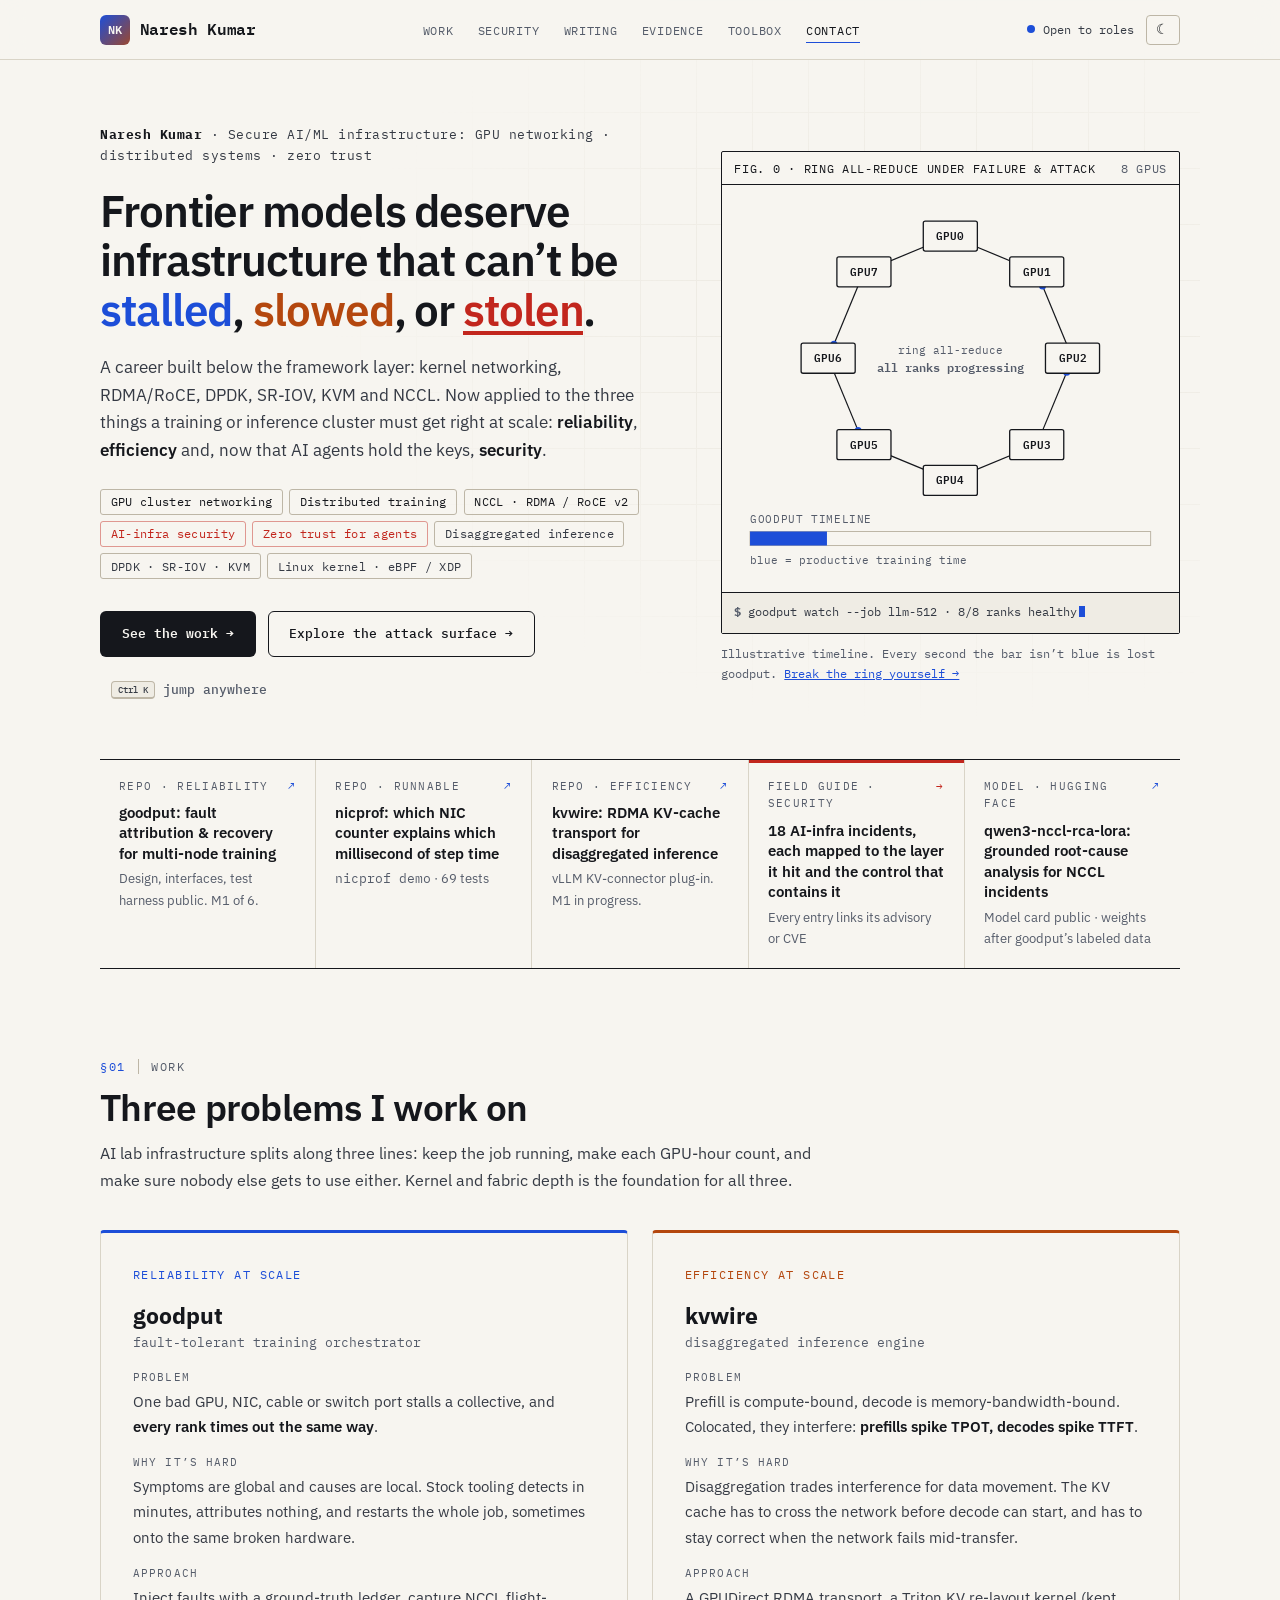
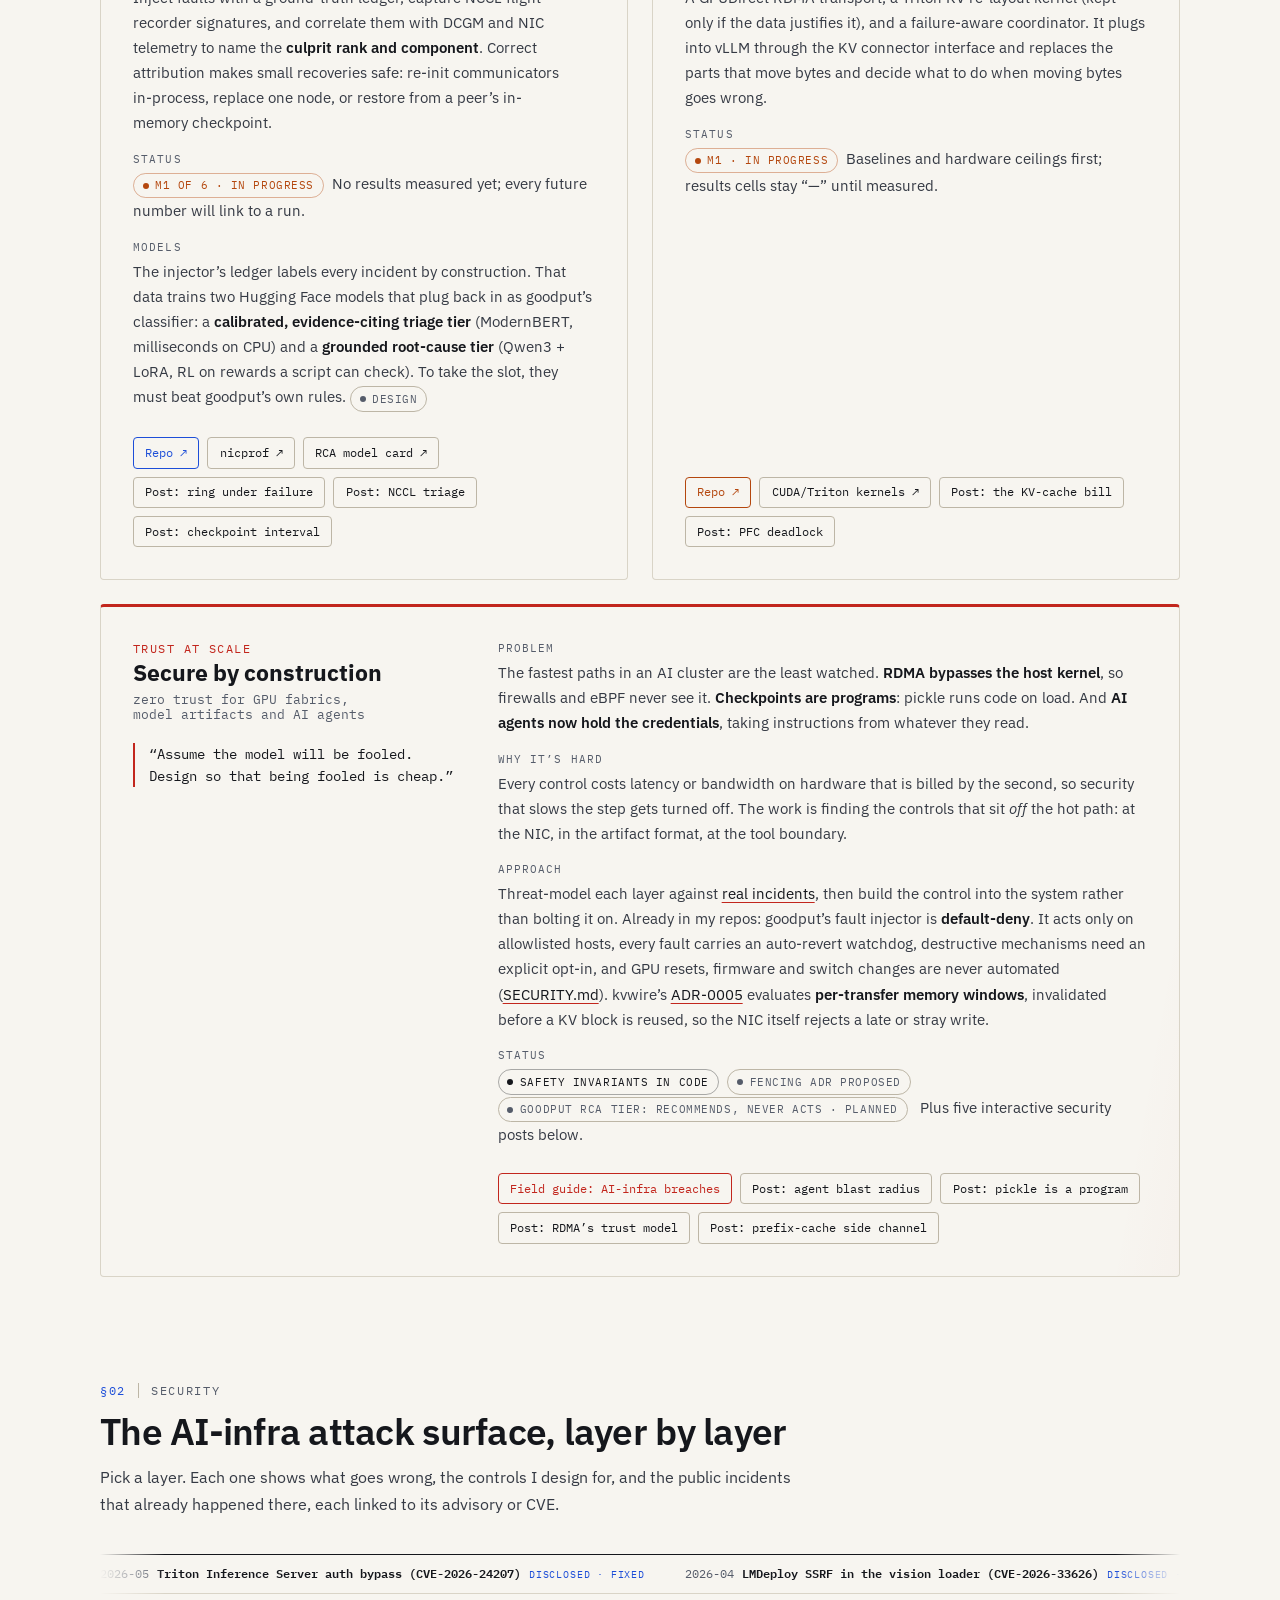
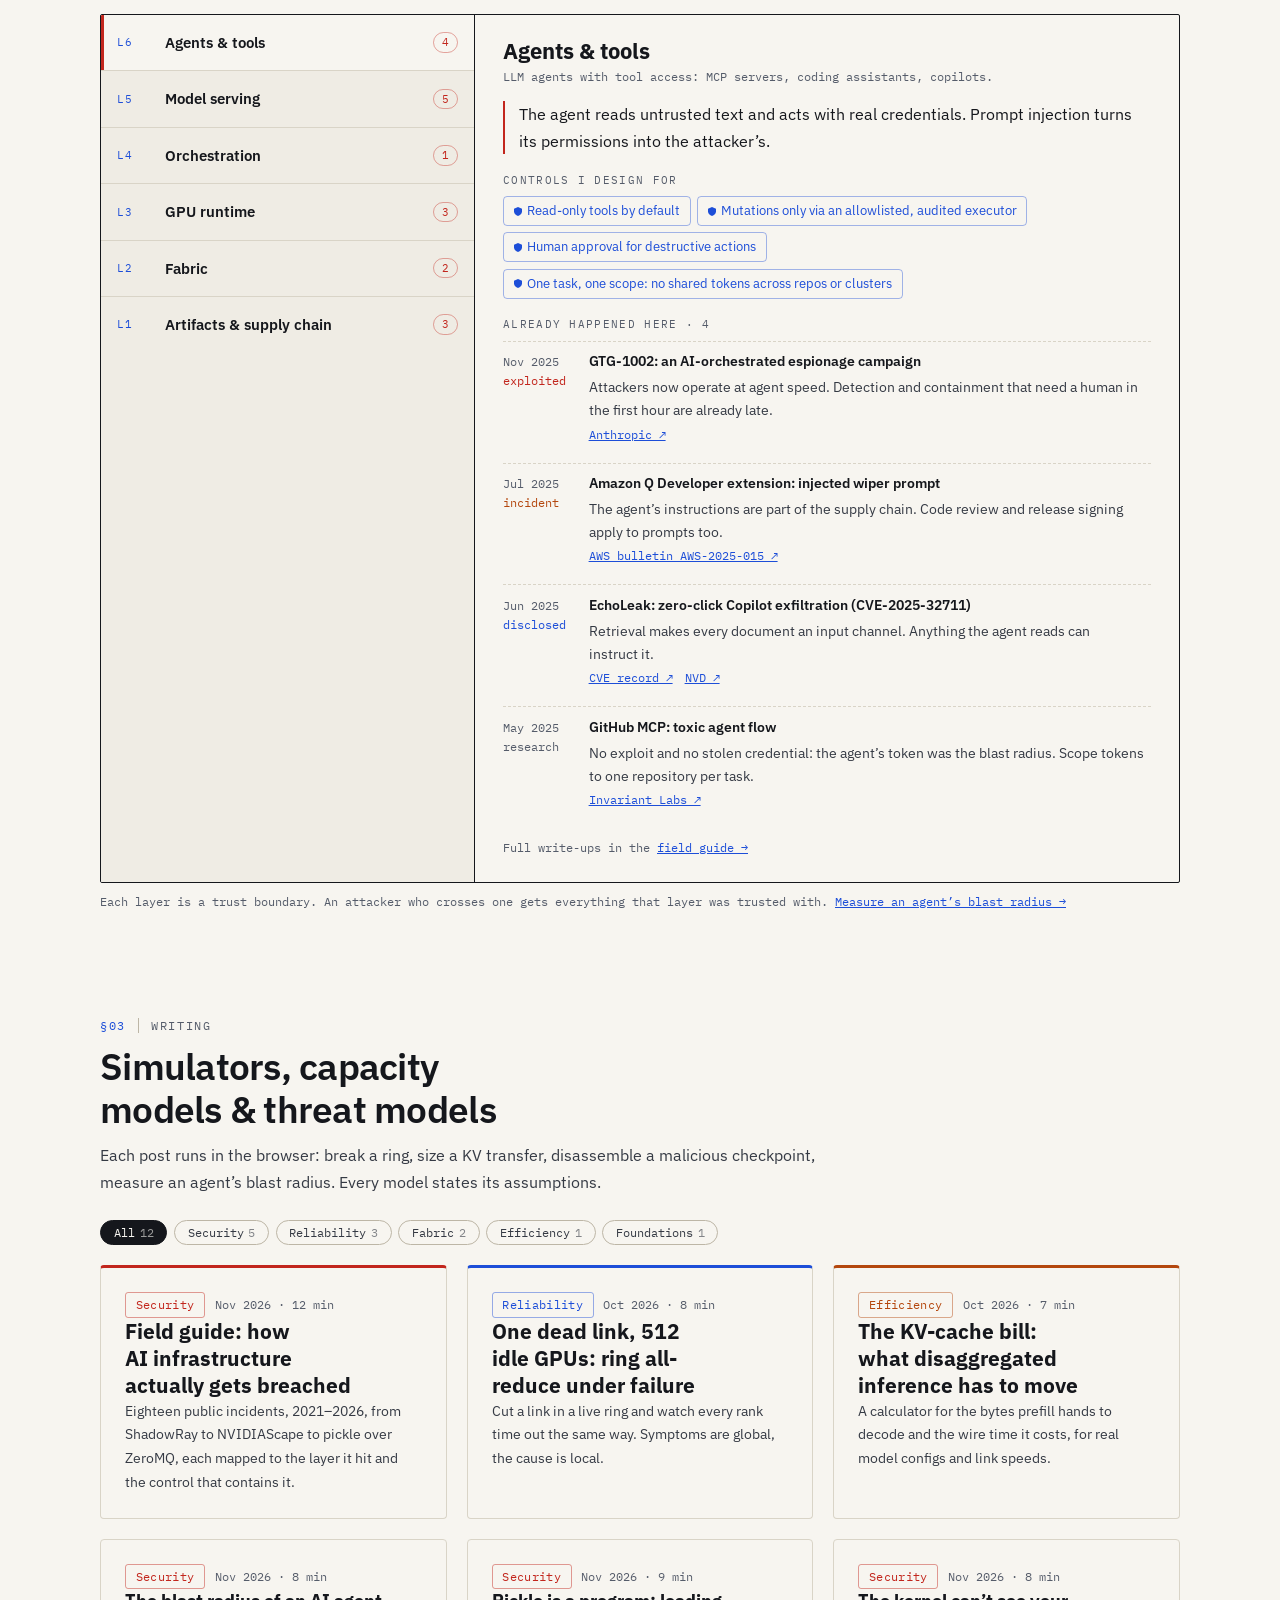
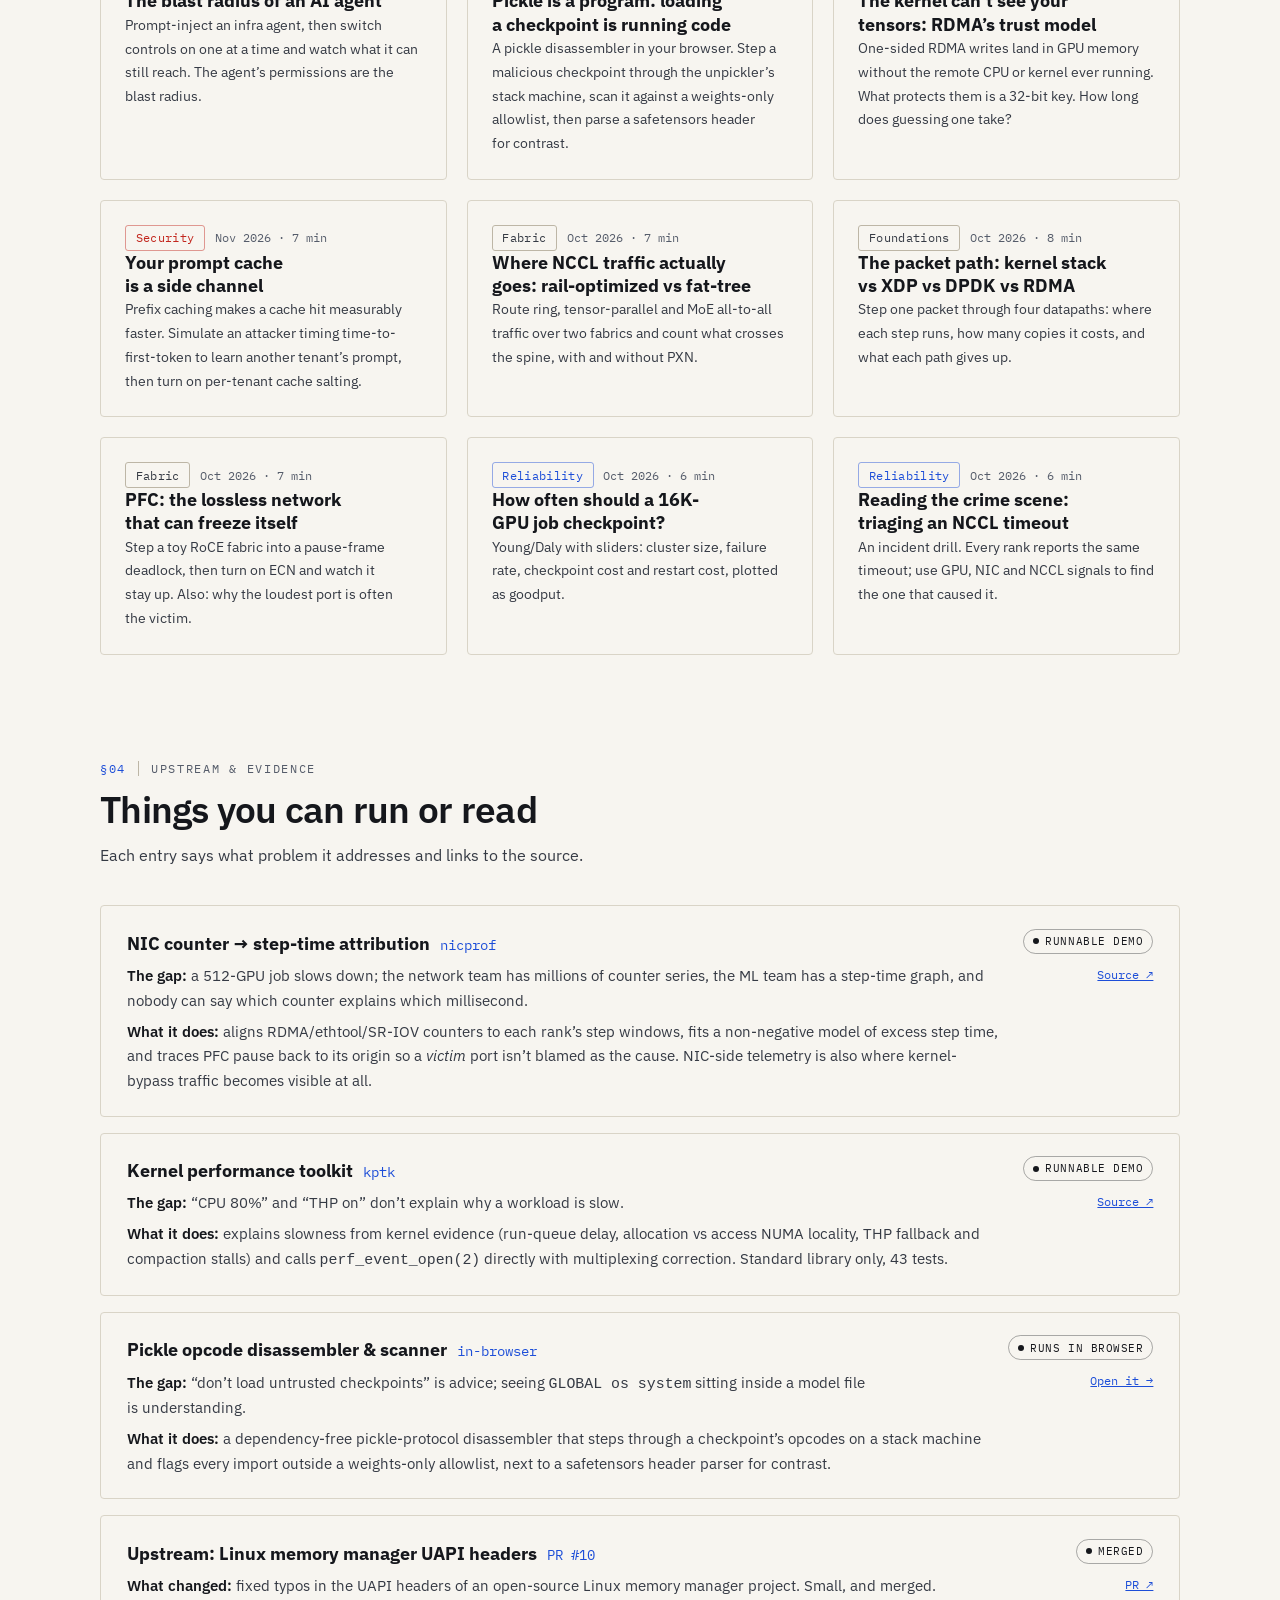
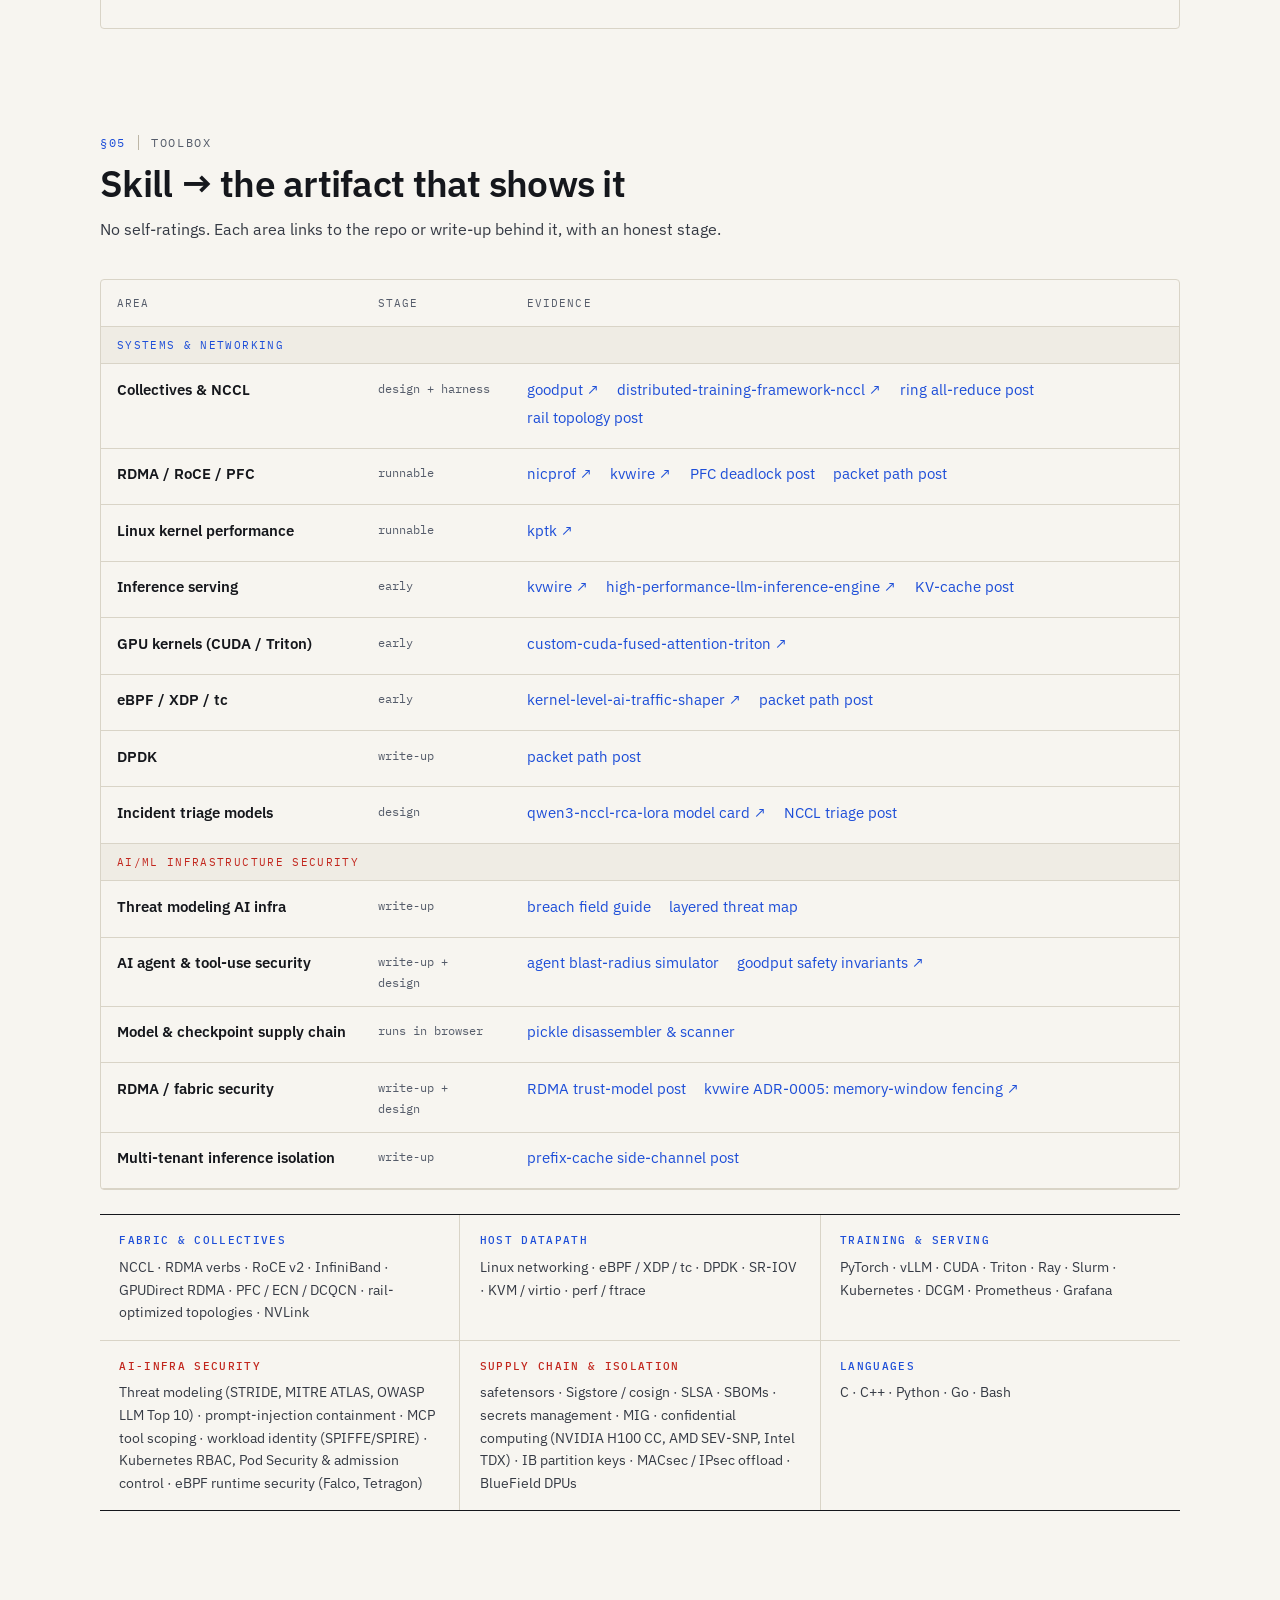
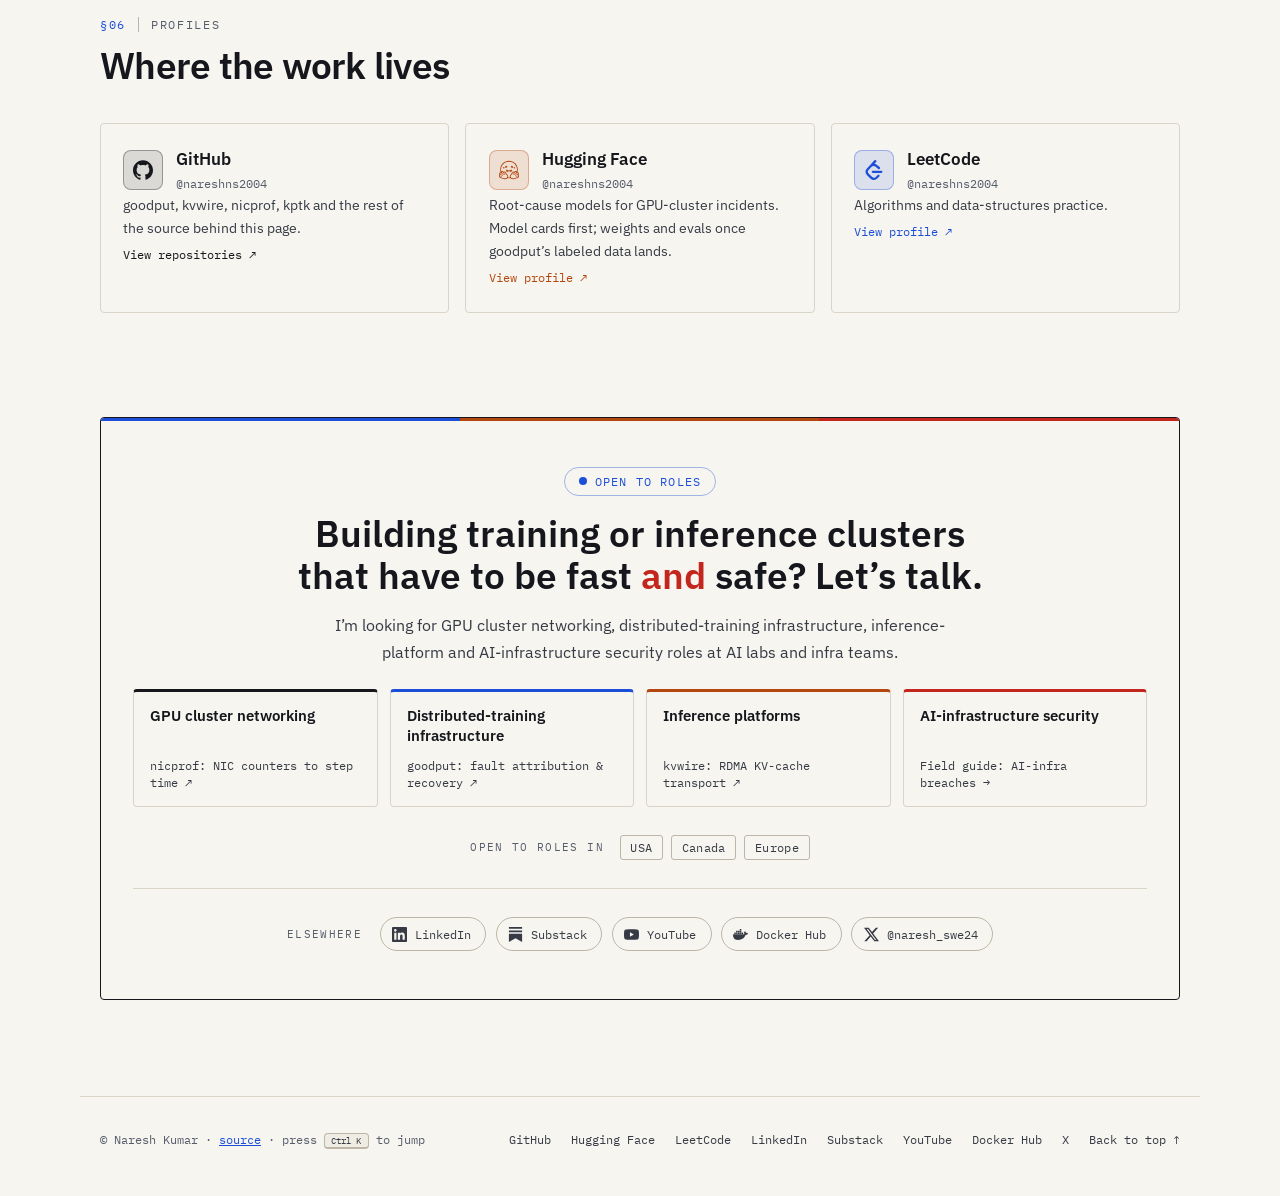
==== commit da410c8d: "Contact: move socials here, link roles to proof, drop year count - Replace the email, LinkedIn and G" ====
--- a/index.html
+++ b/index.html
@@ -85,8 +85,7 @@
     <p class="hero-eyebrow"><strong>Naresh Kumar</strong> · Secure AI/ML infrastructure: GPU networking · distributed systems · zero trust</p>
     <h1 class="hero-title">Frontier models deserve infrastructure that can’t be <em>stalled</em>, <em class="alt">slowed</em>, or <em class="sec">stolen</em>.</h1>
     <p class="hero-bio">
-      <!-- TODO(naresh): "~9 years" used to link to LinkedIn (removed Nov 2026). Link evidence or cut. -->
-      ~9 years below the framework layer:
+      A career built below the framework layer:
       kernel networking, RDMA/RoCE, DPDK, SR-IOV, KVM and NCCL. Now applied to the three things a training or
       inference cluster must get right at scale: <b>reliability</b>, <b>efficiency</b> and, now that AI agents hold the keys, <b>security</b>.
     </p>
@@ -398,15 +397,6 @@
       <span class="profile-cta">View profile ↗</span>
     </a>
   </div>
-
-  <div class="socials reveal" aria-label="Social media">
-    <span class="socials-label">Elsewhere</span>
-    <a class="social" href="https://www.linkedin.com/in/nareshns2004/" target="_blank" rel="noopener me"><svg class="bi" viewBox="0 0 24 24" aria-hidden="true" focusable="false"><path d="M20.447 20.452h-3.554v-5.569c0-1.328-.027-3.037-1.852-3.037-1.853 0-2.136 1.445-2.136 2.939v5.667H9.351V9h3.414v1.561h.046c.477-.9 1.637-1.85 3.37-1.85 3.601 0 4.267 2.37 4.267 5.455v6.286zM5.337 7.433c-1.144 0-2.063-.926-2.063-2.065 0-1.138.92-2.063 2.063-2.063 1.14 0 2.064.925 2.064 2.063 0 1.139-.925 2.065-2.064 2.065zm1.782 13.019H3.555V9h3.564v11.452zM22.225 0H1.771C.792 0 0 .774 0 1.729v20.542C0 23.227.792 24 1.771 24h20.451C23.2 24 24 23.227 24 22.271V1.729C24 .774 23.2 0 22.222 0h.003z"/></svg><span>LinkedIn</span></a>
-    <a class="social" href="https://substack.com/@nareshns2004" target="_blank" rel="noopener me"><svg class="bi" viewBox="0 0 24 24" aria-hidden="true" focusable="false"><path d="M22.539 8.242H1.46V5.406h21.08v2.836zM1.46 10.812V24L12 18.11 22.54 24V10.812H1.46zM22.54 0H1.46v2.836h21.08V0z"/></svg><span>Substack</span></a>
-    <a class="social" href="https://www.youtube.com/@nareshns2004" target="_blank" rel="noopener me"><svg class="bi" viewBox="0 0 24 24" aria-hidden="true" focusable="false"><path d="M23.498 6.186a3.016 3.016 0 0 0-2.122-2.136C19.505 3.545 12 3.545 12 3.545s-7.505 0-9.377.505A3.017 3.017 0 0 0 .502 6.186C0 8.07 0 12 0 12s0 3.93.502 5.814a3.016 3.016 0 0 0 2.122 2.136c1.871.505 9.376.505 9.376.505s7.505 0 9.377-.505a3.015 3.015 0 0 0 2.122-2.136C24 15.93 24 12 24 12s0-3.93-.502-5.814zM9.545 15.568V8.432L15.818 12l-6.273 3.568z"/></svg><span>YouTube</span></a>
-    <a class="social" href="https://hub.docker.com/u/nareshns2004" target="_blank" rel="noopener me"><svg class="bi" viewBox="0 0 24 24" aria-hidden="true" focusable="false"><path d="M13.983 11.078h2.119a.186.186 0 00.186-.185V9.006a.186.186 0 00-.186-.186h-2.119a.185.185 0 00-.185.185v1.888c0 .102.083.185.185.185m-2.954-5.43h2.118a.186.186 0 00.186-.186V3.574a.186.186 0 00-.186-.185h-2.118a.185.185 0 00-.185.185v1.888c0 .102.082.185.185.185m0 2.716h2.118a.187.187 0 00.186-.186V6.29a.186.186 0 00-.186-.185h-2.118a.185.185 0 00-.185.185v1.887c0 .102.082.185.185.186m-2.93 0h2.12a.186.186 0 00.184-.186V6.29a.185.185 0 00-.185-.185H8.1a.185.185 0 00-.185.185v1.887c0 .102.083.185.185.186m-2.964 0h2.119a.186.186 0 00.185-.186V6.29a.185.185 0 00-.185-.185H5.136a.186.186 0 00-.186.185v1.887c0 .102.084.185.186.186m5.893 2.715h2.118a.186.186 0 00.186-.185V9.006a.186.186 0 00-.186-.186h-2.118a.185.185 0 00-.185.185v1.888c0 .102.082.185.185.185m-2.93 0h2.12a.185.185 0 00.184-.185V9.006a.185.185 0 00-.184-.186h-2.12a.185.185 0 00-.184.185v1.888c0 .102.083.185.185.185m-2.964 0h2.119a.185.185 0 00.185-.185V9.006a.185.185 0 00-.184-.186h-2.12a.186.186 0 00-.186.186v1.887c0 .102.084.185.186.185m-2.92 0h2.12a.185.185 0 00.184-.185V9.006a.185.185 0 00-.184-.186h-2.12a.185.185 0 00-.184.185v1.888c0 .102.082.185.185.185M23.763 9.89c-.065-.051-.672-.51-1.954-.51-.338.001-.676.03-1.01.087-.248-1.7-1.653-2.53-1.716-2.566l-.344-.199-.226.327c-.284.438-.49.922-.612 1.43-.23.97-.09 1.882.403 2.661-.595.332-1.55.413-1.744.42H.751a.751.751 0 00-.75.748 11.376 11.376 0 00.692 4.062c.545 1.428 1.355 2.48 2.41 3.124 1.18.723 3.1 1.137 5.275 1.137.983.003 1.963-.086 2.93-.266a12.248 12.248 0 003.823-1.389c.98-.567 1.86-1.288 2.61-2.136 1.252-1.418 1.998-2.997 2.553-4.4h.221c1.372 0 2.215-.549 2.68-1.009.309-.293.55-.65.707-1.046l.098-.288Z"/></svg><span>Docker Hub</span></a>
-    <a class="social" href="https://x.com/naresh_swe24" target="_blank" rel="noopener me"><svg class="bi" viewBox="0 0 24 24" aria-hidden="true" focusable="false"><path d="M18.901 1.153h3.68l-8.04 9.19L24 22.846h-7.406l-5.8-7.584-6.638 7.584H.474l8.6-9.83L0 1.154h7.594l5.243 6.932ZM17.61 20.644h2.039L6.486 3.24H4.298Z"/></svg><span>@naresh_swe24</span></a>
-  </div>
 </section>
 
 <!-- CONTACT -->
@@ -415,13 +405,23 @@
     <span class="contact-badge"><span class="status-dot"></span>Open to roles</span>
     <h2>Building training or inference clusters that have to be fast <em>and</em> safe? Let’s talk.</h2>
     <p>I’m looking for GPU cluster networking, distributed-training infrastructure, inference-platform and AI-infrastructure security roles at AI labs and infra teams.</p>
+    <ul class="role-proof" aria-label="Roles I’m looking for, with proof of work for each">
+      <li><a href="https://github.com/nareshns2004/ai-nic-performance-profiler" target="_blank" rel="noopener" style="--pc:var(--ink)"><span class="role-name">GPU cluster networking</span><span class="role-link">nicprof: NIC counters to step time ↗</span></a></li>
+      <li><a href="https://github.com/nareshns2004/fault-tolerant-training-orchestrator" target="_blank" rel="noopener" style="--pc:var(--signal)"><span class="role-name">Distributed-training infrastructure</span><span class="role-link">goodput: fault attribution &amp; recovery ↗</span></a></li>
+      <li><a href="https://github.com/nareshns2004/disaggregated-inference-engine" target="_blank" rel="noopener" style="--pc:var(--copper)"><span class="role-name">Inference platforms</span><span class="role-link">kvwire: RDMA KV-cache transport ↗</span></a></li>
+      <li><a href="posts/ai-infra-breaches.html" style="--pc:var(--fault)"><span class="role-name">AI-infrastructure security</span><span class="role-link">Field guide: AI-infra breaches →</span></a></li>
+    </ul>
     <div class="contact-meta">
+      <span class="contact-meta-label">Open to roles in</span>
       <span class="chip">USA</span><span class="chip">Canada</span><span class="chip">Europe</span>
     </div>
-    <div class="contact-cta">
-      <a href="mailto:nareshns2004@gmail.com?subject=Opportunity%20for%20Naresh" class="btn btn-primary">Email me →</a>
-      <a href="https://www.linkedin.com/in/nareshns2004/" target="_blank" rel="noopener" class="btn btn-outline">LinkedIn ↗</a>
-      <a href="https://github.com/nareshns2004" target="_blank" rel="noopener" class="btn btn-outline">GitHub ↗</a>
+    <div class="socials contact-socials" role="group" aria-label="Social media">
+      <span class="socials-label">Elsewhere</span>
+      <a class="social" href="https://www.linkedin.com/in/nareshns2004/" target="_blank" rel="noopener me"><svg class="bi" viewBox="0 0 24 24" aria-hidden="true" focusable="false"><path d="M20.447 20.452h-3.554v-5.569c0-1.328-.027-3.037-1.852-3.037-1.853 0-2.136 1.445-2.136 2.939v5.667H9.351V9h3.414v1.561h.046c.477-.9 1.637-1.85 3.37-1.85 3.601 0 4.267 2.37 4.267 5.455v6.286zM5.337 7.433c-1.144 0-2.063-.926-2.063-2.065 0-1.138.92-2.063 2.063-2.063 1.14 0 2.064.925 2.064 2.063 0 1.139-.925 2.065-2.064 2.065zm1.782 13.019H3.555V9h3.564v11.452zM22.225 0H1.771C.792 0 0 .774 0 1.729v20.542C0 23.227.792 24 1.771 24h20.451C23.2 24 24 23.227 24 22.271V1.729C24 .774 23.2 0 22.222 0h.003z"/></svg><span>LinkedIn</span></a>
+      <a class="social" href="https://substack.com/@nareshns2004" target="_blank" rel="noopener me"><svg class="bi" viewBox="0 0 24 24" aria-hidden="true" focusable="false"><path d="M22.539 8.242H1.46V5.406h21.08v2.836zM1.46 10.812V24L12 18.11 22.54 24V10.812H1.46zM22.54 0H1.46v2.836h21.08V0z"/></svg><span>Substack</span></a>
+      <a class="social" href="https://www.youtube.com/@nareshns2004" target="_blank" rel="noopener me"><svg class="bi" viewBox="0 0 24 24" aria-hidden="true" focusable="false"><path d="M23.498 6.186a3.016 3.016 0 0 0-2.122-2.136C19.505 3.545 12 3.545 12 3.545s-7.505 0-9.377.505A3.017 3.017 0 0 0 .502 6.186C0 8.07 0 12 0 12s0 3.93.502 5.814a3.016 3.016 0 0 0 2.122 2.136c1.871.505 9.376.505 9.376.505s7.505 0 9.377-.505a3.015 3.015 0 0 0 2.122-2.136C24 15.93 24 12 24 12s0-3.93-.502-5.814zM9.545 15.568V8.432L15.818 12l-6.273 3.568z"/></svg><span>YouTube</span></a>
+      <a class="social" href="https://hub.docker.com/u/nareshns2004" target="_blank" rel="noopener me"><svg class="bi" viewBox="0 0 24 24" aria-hidden="true" focusable="false"><path d="M13.983 11.078h2.119a.186.186 0 00.186-.185V9.006a.186.186 0 00-.186-.186h-2.119a.185.185 0 00-.185.185v1.888c0 .102.083.185.185.185m-2.954-5.43h2.118a.186.186 0 00.186-.186V3.574a.186.186 0 00-.186-.185h-2.118a.185.185 0 00-.185.185v1.888c0 .102.082.185.185.185m0 2.716h2.118a.187.187 0 00.186-.186V6.29a.186.186 0 00-.186-.185h-2.118a.185.185 0 00-.185.185v1.887c0 .102.082.185.185.186m-2.93 0h2.12a.186.186 0 00.184-.186V6.29a.185.185 0 00-.185-.185H8.1a.185.185 0 00-.185.185v1.887c0 .102.083.185.185.186m-2.964 0h2.119a.186.186 0 00.185-.186V6.29a.185.185 0 00-.185-.185H5.136a.186.186 0 00-.186.185v1.887c0 .102.084.185.186.186m5.893 2.715h2.118a.186.186 0 00.186-.185V9.006a.186.186 0 00-.186-.186h-2.118a.185.185 0 00-.185.185v1.888c0 .102.082.185.185.185m-2.93 0h2.12a.185.185 0 00.184-.185V9.006a.185.185 0 00-.184-.186h-2.12a.185.185 0 00-.184.185v1.888c0 .102.083.185.185.185m-2.964 0h2.119a.185.185 0 00.185-.185V9.006a.185.185 0 00-.184-.186h-2.12a.186.186 0 00-.186.186v1.887c0 .102.084.185.186.185m-2.92 0h2.12a.185.185 0 00.184-.185V9.006a.185.185 0 00-.184-.186h-2.12a.185.185 0 00-.184.185v1.888c0 .102.082.185.185.185M23.763 9.89c-.065-.051-.672-.51-1.954-.51-.338.001-.676.03-1.01.087-.248-1.7-1.653-2.53-1.716-2.566l-.344-.199-.226.327c-.284.438-.49.922-.612 1.43-.23.97-.09 1.882.403 2.661-.595.332-1.55.413-1.744.42H.751a.751.751 0 00-.75.748 11.376 11.376 0 00.692 4.062c.545 1.428 1.355 2.48 2.41 3.124 1.18.723 3.1 1.137 5.275 1.137.983.003 1.963-.086 2.93-.266a12.248 12.248 0 003.823-1.389c.98-.567 1.86-1.288 2.61-2.136 1.252-1.418 1.998-2.997 2.553-4.4h.221c1.372 0 2.215-.549 2.68-1.009.309-.293.55-.65.707-1.046l.098-.288Z"/></svg><span>Docker Hub</span></a>
+      <a class="social" href="https://x.com/naresh_swe24" target="_blank" rel="noopener me"><svg class="bi" viewBox="0 0 24 24" aria-hidden="true" focusable="false"><path d="M18.901 1.153h3.68l-8.04 9.19L24 22.846h-7.406l-5.8-7.584-6.638 7.584H.474l8.6-9.83L0 1.154h7.594l5.243 6.932ZM17.61 20.644h2.039L6.486 3.24H4.298Z"/></svg><span>@naresh_swe24</span></a>
     </div>
   </div>
 </section>
--- a/assets/css/home.css
+++ b/assets/css/home.css
@@ -271,8 +271,19 @@
   letter-spacing: 0.1em; text-transform: uppercase; color: var(--signal);
   border: 1px solid color-mix(in srgb, var(--signal) 40%, transparent); background: transparent; padding: 0.25rem 0.9rem; border-radius: 999px;
 }
-.contact-meta { display: flex; flex-wrap: wrap; justify-content: center; gap: 0.5rem; margin-bottom: 2rem; }
-.contact-cta { display: flex; flex-wrap: wrap; justify-content: center; gap: 0.75rem; }
+.role-proof { list-style: none; display: grid; grid-template-columns: repeat(4, 1fr); gap: 0.75rem; margin: 0 0 1.75rem; padding: 0; text-align: left; }
+.role-proof a {
+  display: flex; flex-direction: column; justify-content: space-between; gap: 0.75rem; height: 100%; padding: 0.9rem 1rem;
+  text-decoration: none; border: 1px solid var(--border); border-top: 3px solid var(--pc); border-radius: var(--radius);
+  transition: background 0.2s, border-color 0.2s;
+}
+.role-proof a:hover { background: var(--paper-2); border-color: var(--pc); }
+.role-name { font-family: var(--font-display); font-weight: 600; font-size: 0.95rem; line-height: 1.3; color: var(--text); }
+.role-link { font-family: var(--font-mono); font-size: 0.72rem; line-height: 1.45; color: var(--text-mid); }
+.role-proof a:hover .role-link { color: var(--text); }
+.contact-meta { display: flex; flex-wrap: wrap; align-items: center; justify-content: center; gap: 0.5rem; }
+.contact-meta-label { font-family: var(--font-mono); font-size: 0.7rem; letter-spacing: 0.12em; text-transform: uppercase; color: var(--text-dim); margin-right: 0.5rem; }
+.contact-socials { justify-content: center; margin-top: 1.75rem; padding-top: 1.75rem; border-top: 1px solid var(--border); }
 
 /* ─── RESPONSIVE ─── */
 @media (max-width: 960px) {
@@ -283,6 +294,7 @@
   .writing-grid { grid-template-columns: 1fr 1fr; }
   .writing-grid > .post-card, .writing-grid > .post-card.featured { grid-column: auto; }
   .profiles-primary { grid-template-columns: 1fr; }
+  .role-proof { grid-template-columns: 1fr 1fr; }
   .proof { grid-template-columns: 1fr 1fr; }
   .problem-wide { grid-template-columns: 1fr; }
   .problem-wide > dl, .problem-wide > .problem-links, .problem-wide > div:first-child { grid-column: 1; grid-row: auto; }
@@ -309,3 +321,7 @@
   .hero-title em.sec::after { transform: scaleX(1); }
   .ticker-track { flex-wrap: wrap; width: auto; }
 }
+
+@media (max-width: 520px) {
+  .role-proof { grid-template-columns: 1fr; }
+}
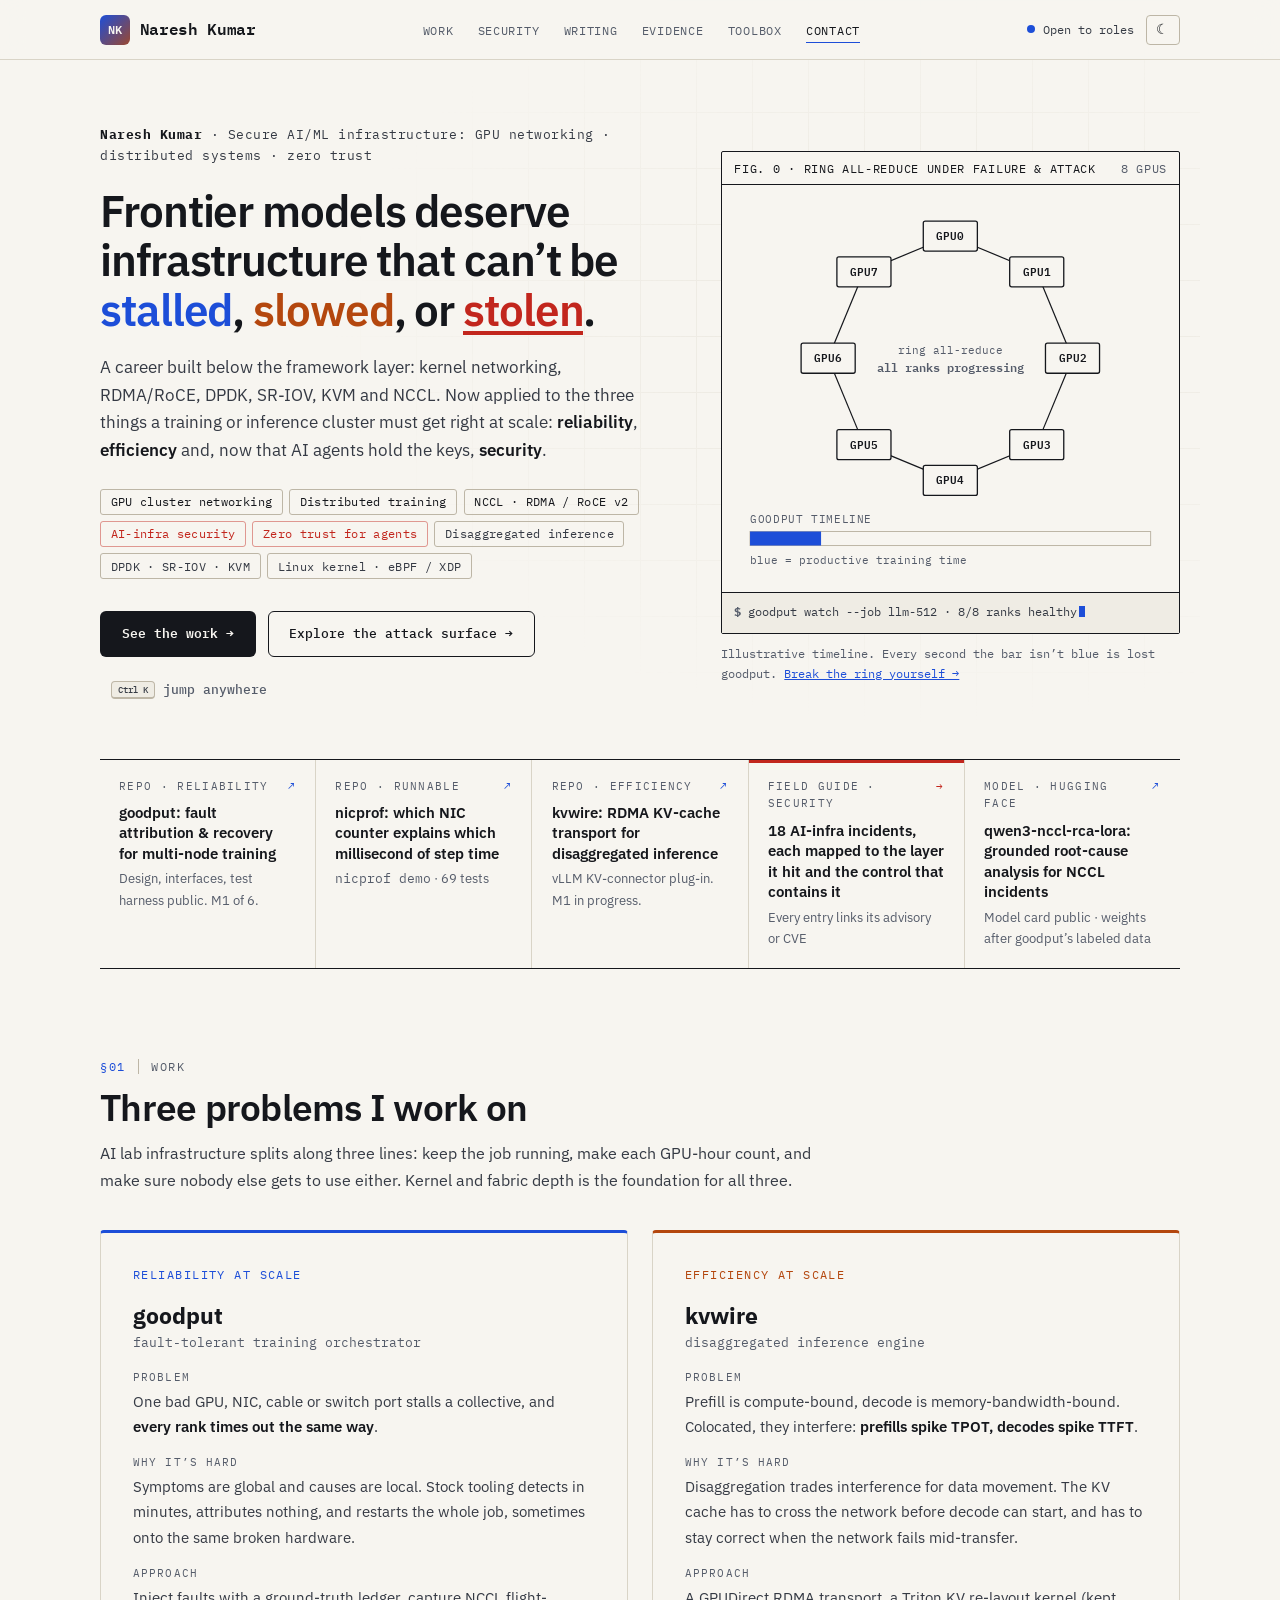
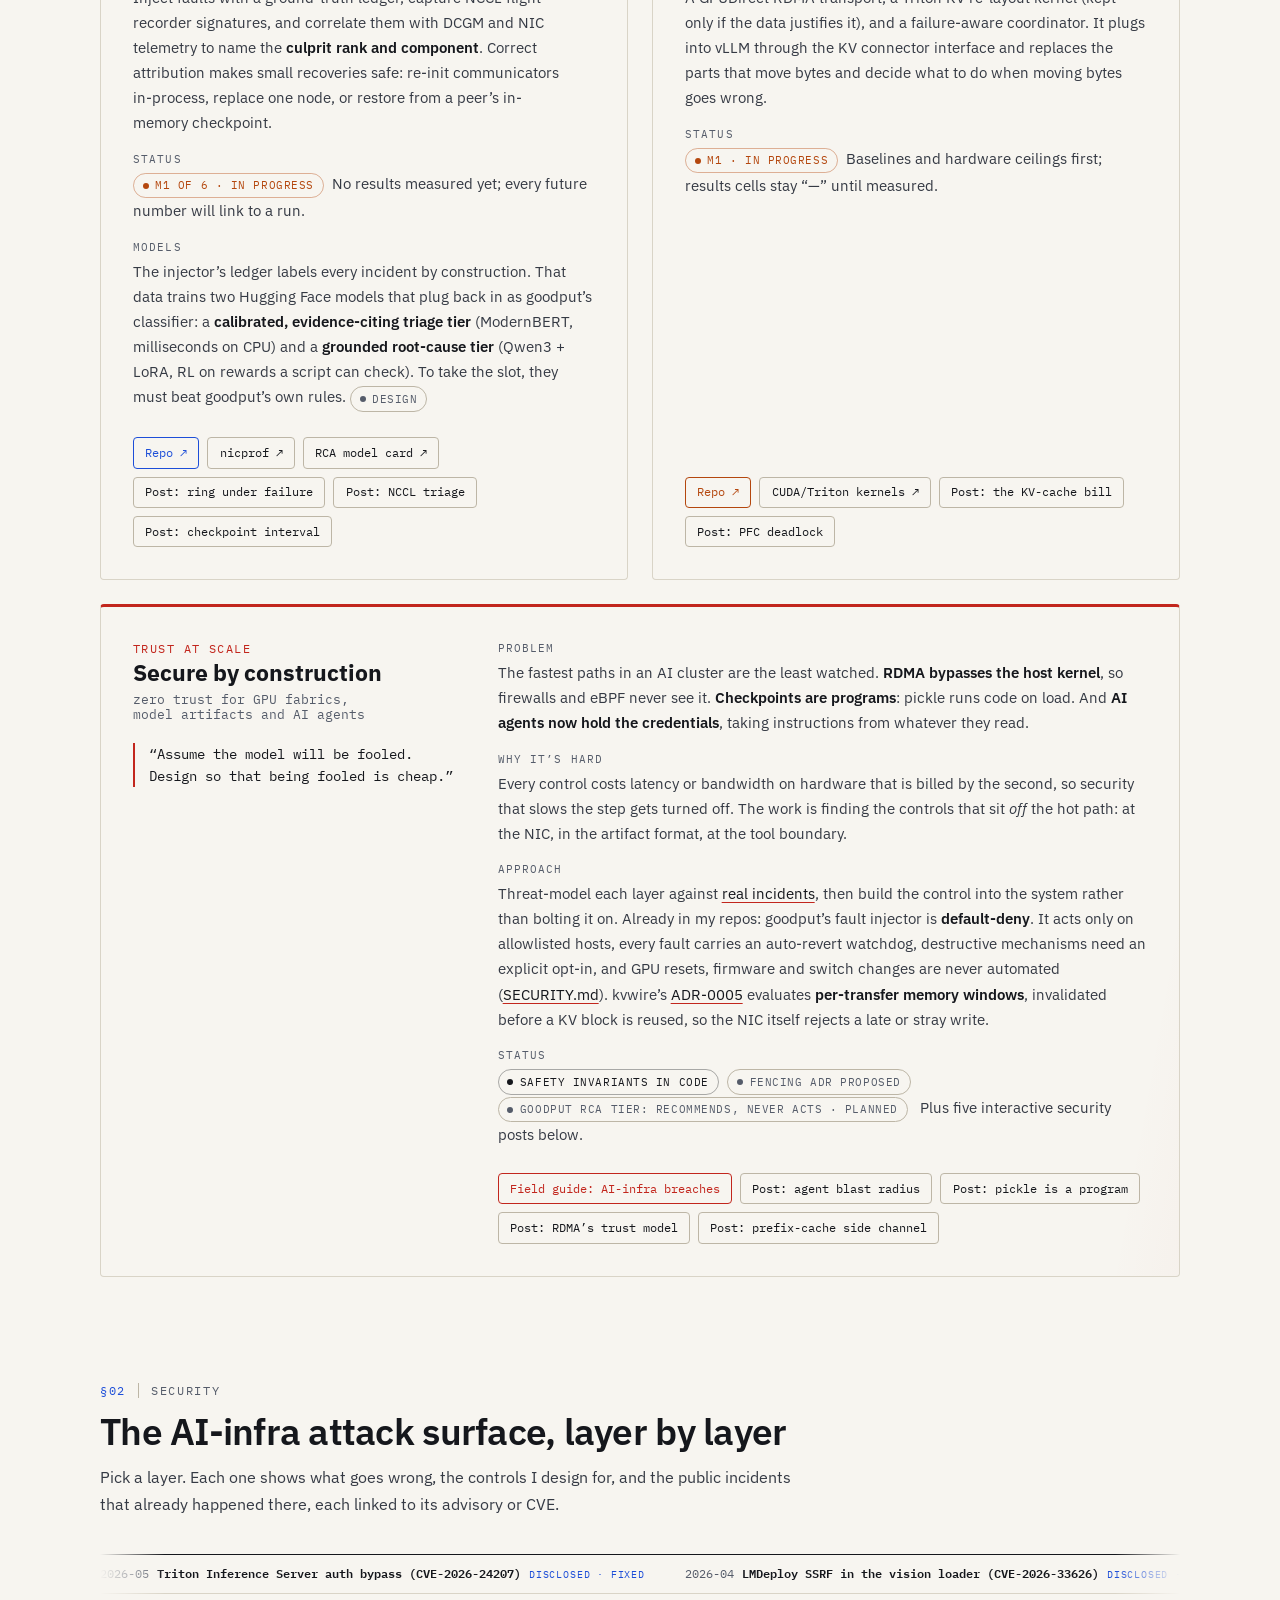
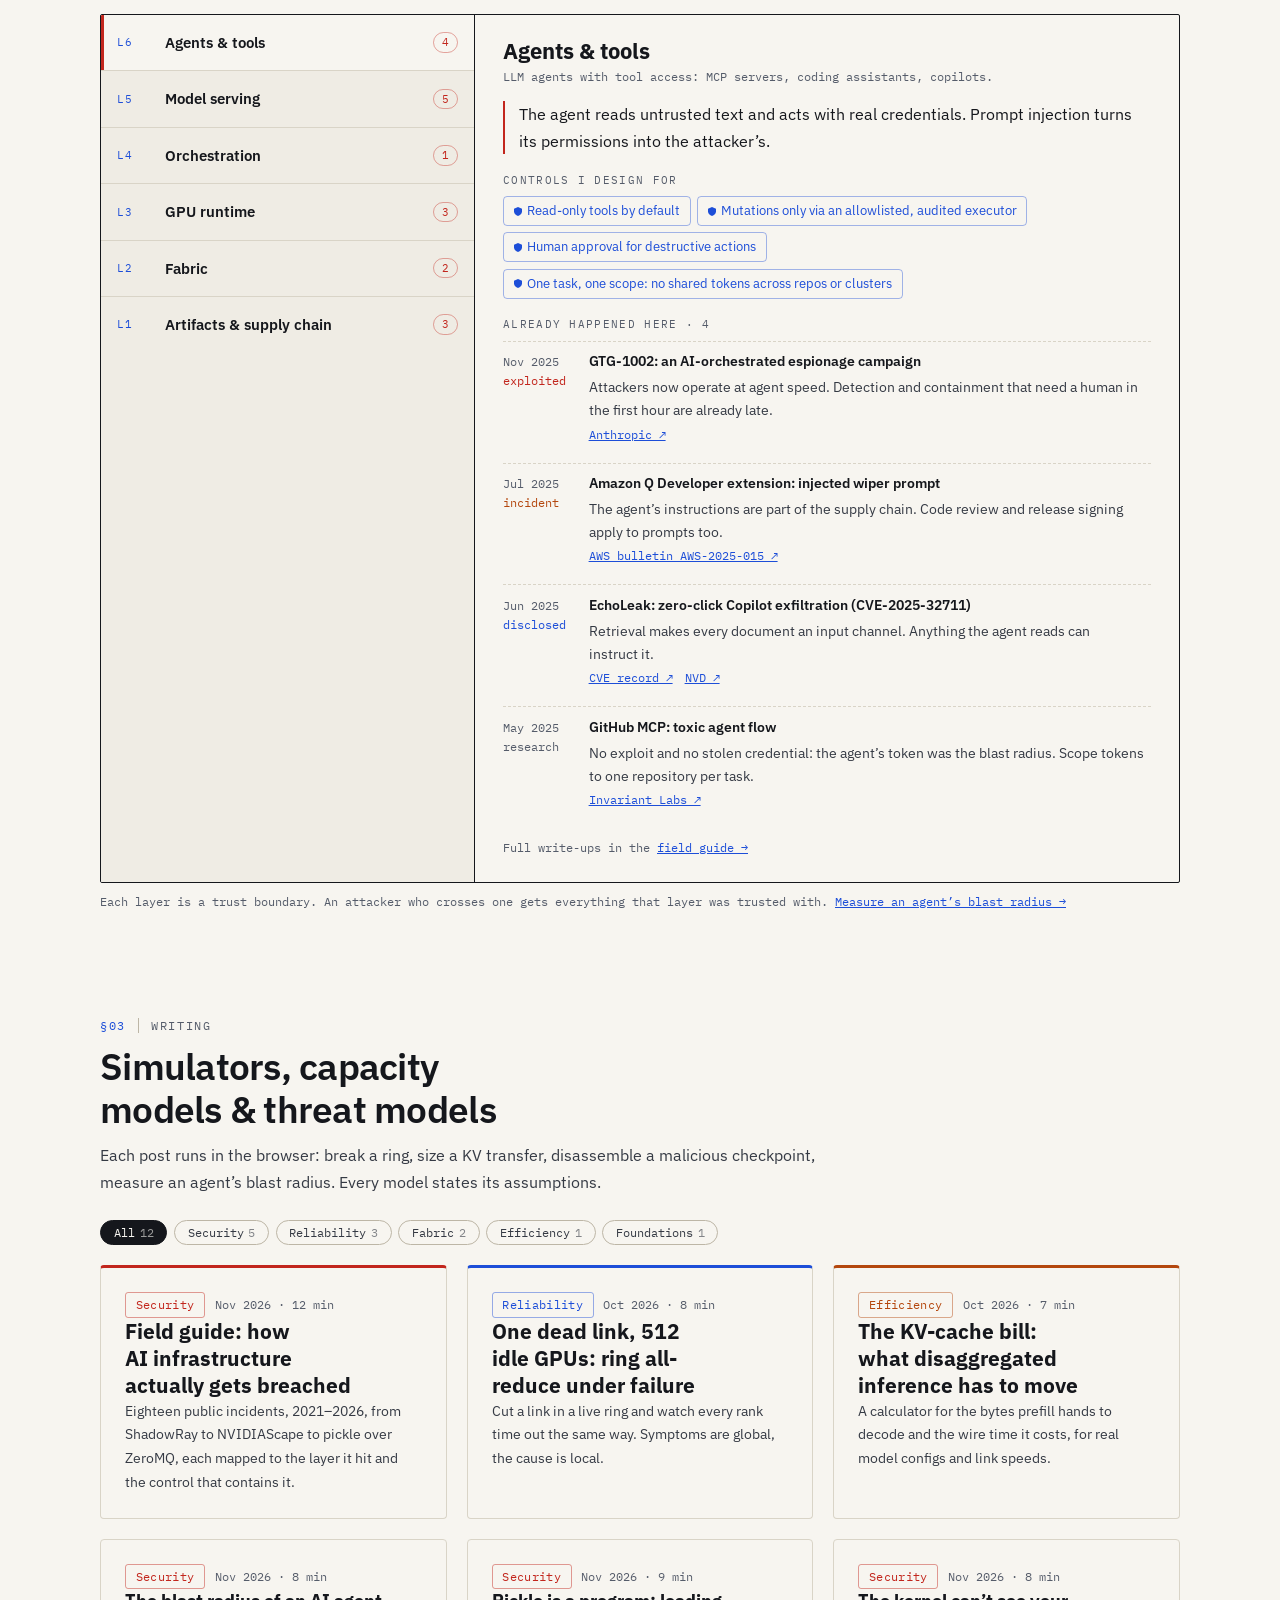
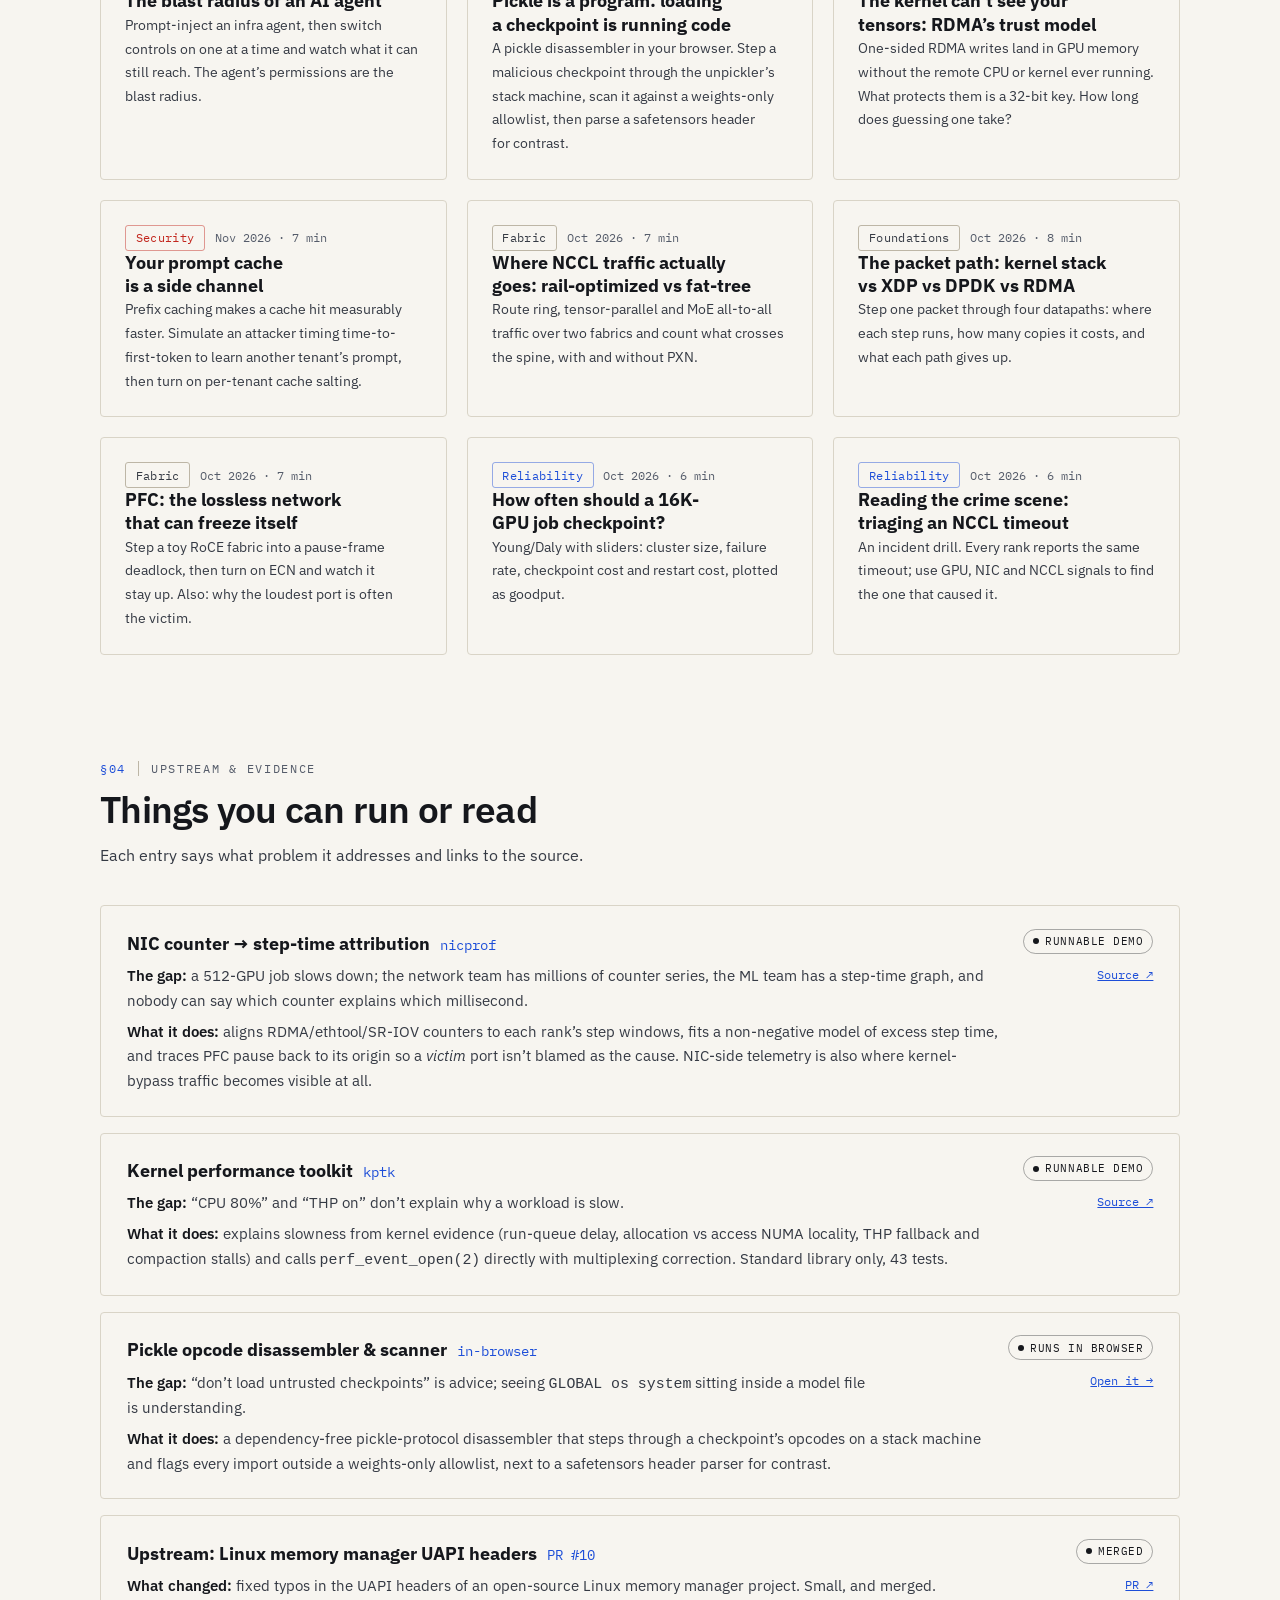
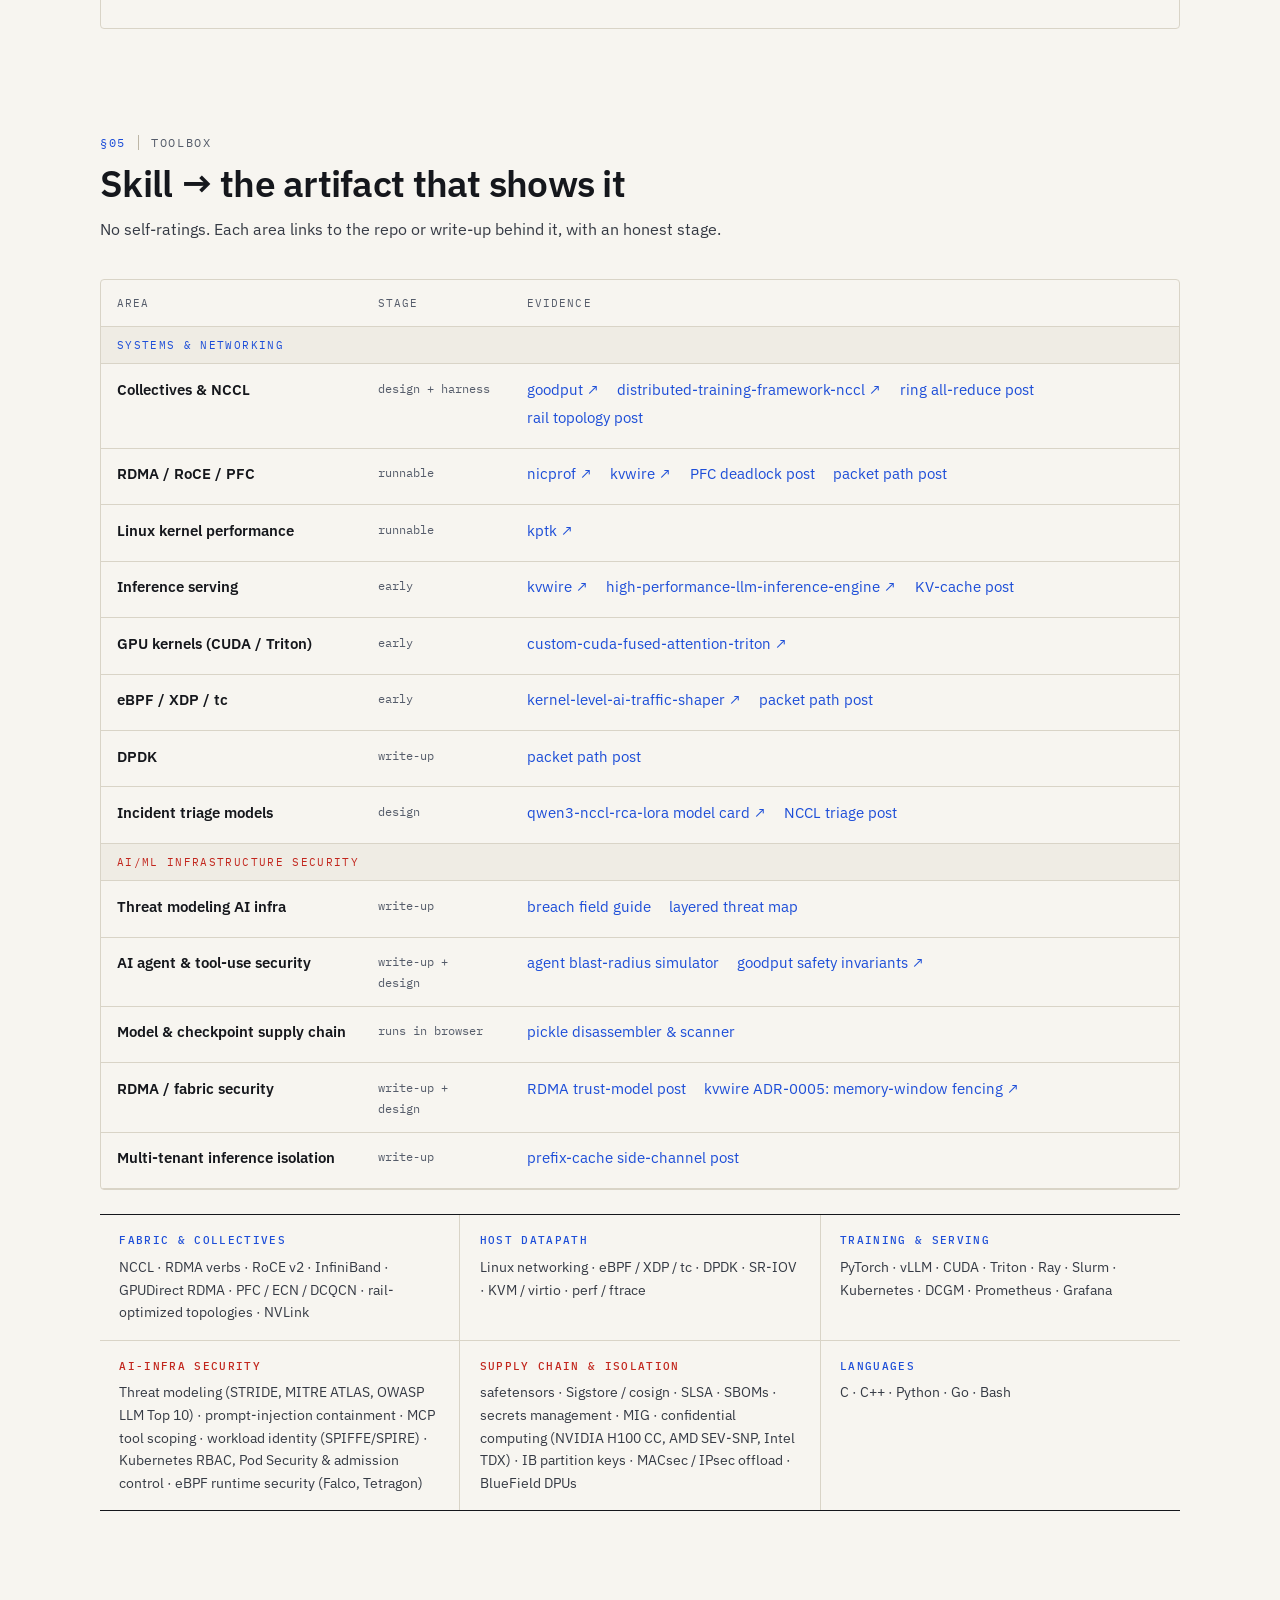
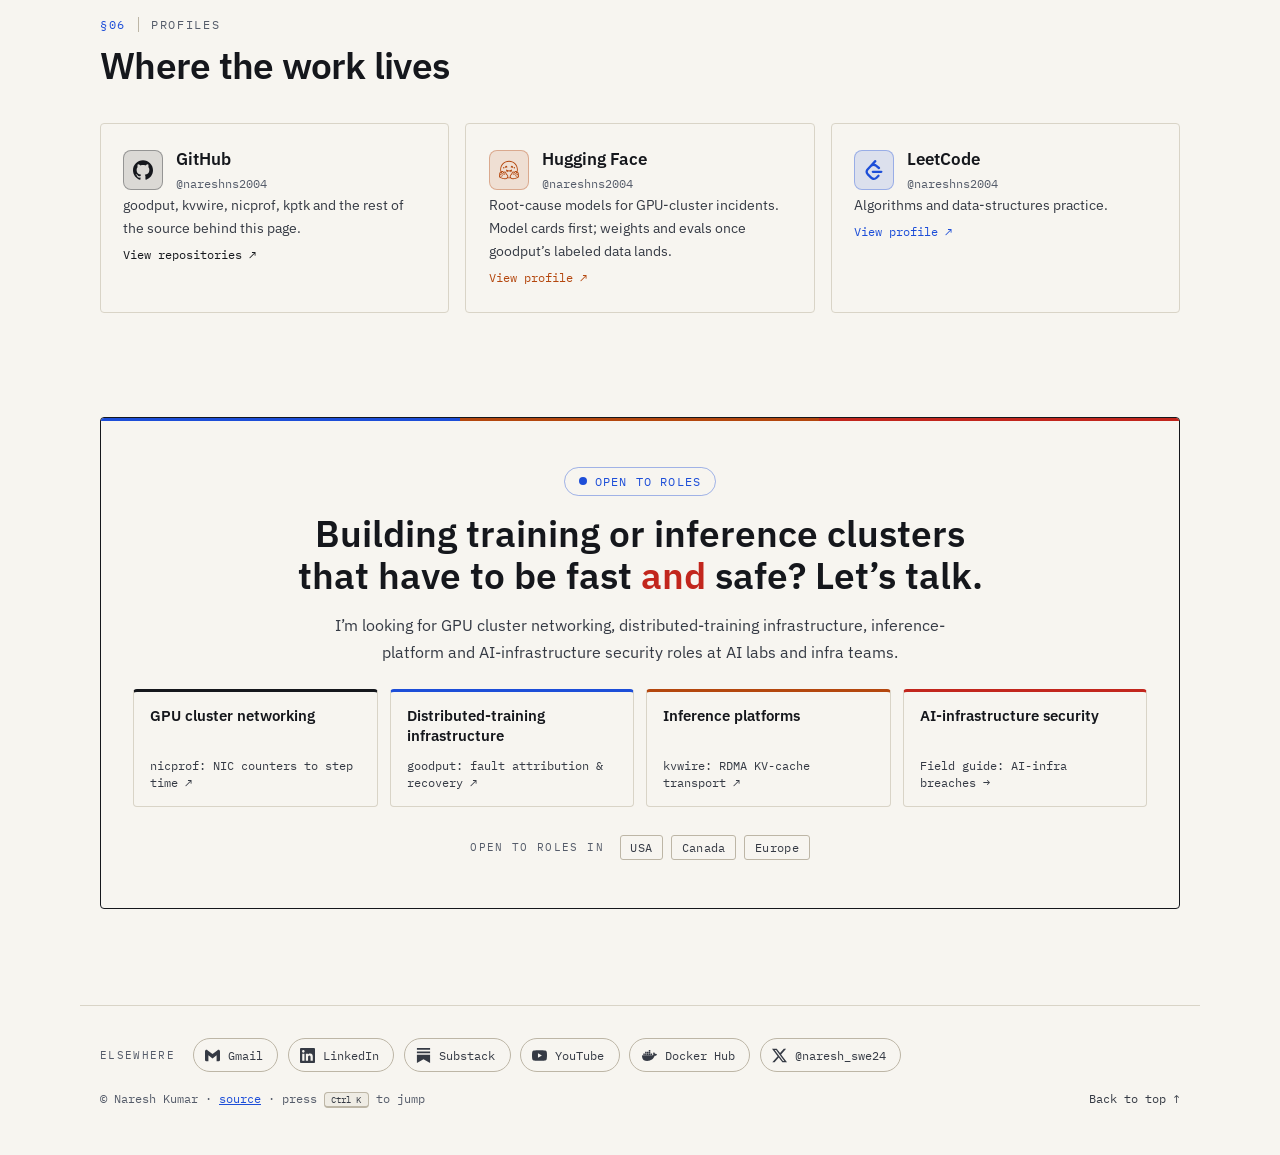
==== commit 64b5ae4a: "Move socials to the footer and add Gmail - Move the socials row from the contact card into the homep" ====
--- a/index.html
+++ b/index.html
@@ -415,30 +415,23 @@
       <span class="contact-meta-label">Open to roles in</span>
       <span class="chip">USA</span><span class="chip">Canada</span><span class="chip">Europe</span>
     </div>
-    <div class="socials contact-socials" role="group" aria-label="Social media">
-      <span class="socials-label">Elsewhere</span>
-      <a class="social" href="https://www.linkedin.com/in/nareshns2004/" target="_blank" rel="noopener me"><svg class="bi" viewBox="0 0 24 24" aria-hidden="true" focusable="false"><path d="M20.447 20.452h-3.554v-5.569c0-1.328-.027-3.037-1.852-3.037-1.853 0-2.136 1.445-2.136 2.939v5.667H9.351V9h3.414v1.561h.046c.477-.9 1.637-1.85 3.37-1.85 3.601 0 4.267 2.37 4.267 5.455v6.286zM5.337 7.433c-1.144 0-2.063-.926-2.063-2.065 0-1.138.92-2.063 2.063-2.063 1.14 0 2.064.925 2.064 2.063 0 1.139-.925 2.065-2.064 2.065zm1.782 13.019H3.555V9h3.564v11.452zM22.225 0H1.771C.792 0 0 .774 0 1.729v20.542C0 23.227.792 24 1.771 24h20.451C23.2 24 24 23.227 24 22.271V1.729C24 .774 23.2 0 22.222 0h.003z"/></svg><span>LinkedIn</span></a>
-      <a class="social" href="https://substack.com/@nareshns2004" target="_blank" rel="noopener me"><svg class="bi" viewBox="0 0 24 24" aria-hidden="true" focusable="false"><path d="M22.539 8.242H1.46V5.406h21.08v2.836zM1.46 10.812V24L12 18.11 22.54 24V10.812H1.46zM22.54 0H1.46v2.836h21.08V0z"/></svg><span>Substack</span></a>
-      <a class="social" href="https://www.youtube.com/@nareshns2004" target="_blank" rel="noopener me"><svg class="bi" viewBox="0 0 24 24" aria-hidden="true" focusable="false"><path d="M23.498 6.186a3.016 3.016 0 0 0-2.122-2.136C19.505 3.545 12 3.545 12 3.545s-7.505 0-9.377.505A3.017 3.017 0 0 0 .502 6.186C0 8.07 0 12 0 12s0 3.93.502 5.814a3.016 3.016 0 0 0 2.122 2.136c1.871.505 9.376.505 9.376.505s7.505 0 9.377-.505a3.015 3.015 0 0 0 2.122-2.136C24 15.93 24 12 24 12s0-3.93-.502-5.814zM9.545 15.568V8.432L15.818 12l-6.273 3.568z"/></svg><span>YouTube</span></a>
-      <a class="social" href="https://hub.docker.com/u/nareshns2004" target="_blank" rel="noopener me"><svg class="bi" viewBox="0 0 24 24" aria-hidden="true" focusable="false"><path d="M13.983 11.078h2.119a.186.186 0 00.186-.185V9.006a.186.186 0 00-.186-.186h-2.119a.185.185 0 00-.185.185v1.888c0 .102.083.185.185.185m-2.954-5.43h2.118a.186.186 0 00.186-.186V3.574a.186.186 0 00-.186-.185h-2.118a.185.185 0 00-.185.185v1.888c0 .102.082.185.185.185m0 2.716h2.118a.187.187 0 00.186-.186V6.29a.186.186 0 00-.186-.185h-2.118a.185.185 0 00-.185.185v1.887c0 .102.082.185.185.186m-2.93 0h2.12a.186.186 0 00.184-.186V6.29a.185.185 0 00-.185-.185H8.1a.185.185 0 00-.185.185v1.887c0 .102.083.185.185.186m-2.964 0h2.119a.186.186 0 00.185-.186V6.29a.185.185 0 00-.185-.185H5.136a.186.186 0 00-.186.185v1.887c0 .102.084.185.186.186m5.893 2.715h2.118a.186.186 0 00.186-.185V9.006a.186.186 0 00-.186-.186h-2.118a.185.185 0 00-.185.185v1.888c0 .102.082.185.185.185m-2.93 0h2.12a.185.185 0 00.184-.185V9.006a.185.185 0 00-.184-.186h-2.12a.185.185 0 00-.184.185v1.888c0 .102.083.185.185.185m-2.964 0h2.119a.185.185 0 00.185-.185V9.006a.185.185 0 00-.184-.186h-2.12a.186.186 0 00-.186.186v1.887c0 .102.084.185.186.185m-2.92 0h2.12a.185.185 0 00.184-.185V9.006a.185.185 0 00-.184-.186h-2.12a.185.185 0 00-.184.185v1.888c0 .102.082.185.185.185M23.763 9.89c-.065-.051-.672-.51-1.954-.51-.338.001-.676.03-1.01.087-.248-1.7-1.653-2.53-1.716-2.566l-.344-.199-.226.327c-.284.438-.49.922-.612 1.43-.23.97-.09 1.882.403 2.661-.595.332-1.55.413-1.744.42H.751a.751.751 0 00-.75.748 11.376 11.376 0 00.692 4.062c.545 1.428 1.355 2.48 2.41 3.124 1.18.723 3.1 1.137 5.275 1.137.983.003 1.963-.086 2.93-.266a12.248 12.248 0 003.823-1.389c.98-.567 1.86-1.288 2.61-2.136 1.252-1.418 1.998-2.997 2.553-4.4h.221c1.372 0 2.215-.549 2.68-1.009.309-.293.55-.65.707-1.046l.098-.288Z"/></svg><span>Docker Hub</span></a>
-      <a class="social" href="https://x.com/naresh_swe24" target="_blank" rel="noopener me"><svg class="bi" viewBox="0 0 24 24" aria-hidden="true" focusable="false"><path d="M18.901 1.153h3.68l-8.04 9.19L24 22.846h-7.406l-5.8-7.584-6.638 7.584H.474l8.6-9.83L0 1.154h7.594l5.243 6.932ZM17.61 20.644h2.039L6.486 3.24H4.298Z"/></svg><span>@naresh_swe24</span></a>
-    </div>
   </div>
 </section>
 
 </main>
 
 <footer class="footer">
+  <div class="socials footer-socials" role="group" aria-label="Social media and email">
+    <span class="socials-label">Elsewhere</span>
+    <a class="social" href="mailto:nareshns2004@gmail.com?subject=Opportunity%20for%20Naresh"><svg class="bi" viewBox="0 0 24 24" aria-hidden="true" focusable="false"><path d="M24 5.457v13.909c0 .904-.732 1.636-1.636 1.636h-3.819V11.73L12 16.64l-6.545-4.91v9.273H1.636A1.636 1.636 0 0 1 0 19.366V5.457c0-2.023 2.309-3.178 3.927-1.964L5.455 4.64 12 9.548l6.545-4.91 1.528-1.145C21.69 2.28 24 3.434 24 5.457z"/></svg>Gmail</a>
+    <a class="social" href="https://www.linkedin.com/in/nareshns2004/" target="_blank" rel="noopener me"><svg class="bi" viewBox="0 0 24 24" aria-hidden="true" focusable="false"><path d="M20.447 20.452h-3.554v-5.569c0-1.328-.027-3.037-1.852-3.037-1.853 0-2.136 1.445-2.136 2.939v5.667H9.351V9h3.414v1.561h.046c.477-.9 1.637-1.85 3.37-1.85 3.601 0 4.267 2.37 4.267 5.455v6.286zM5.337 7.433c-1.144 0-2.063-.926-2.063-2.065 0-1.138.92-2.063 2.063-2.063 1.14 0 2.064.925 2.064 2.063 0 1.139-.925 2.065-2.064 2.065zm1.782 13.019H3.555V9h3.564v11.452zM22.225 0H1.771C.792 0 0 .774 0 1.729v20.542C0 23.227.792 24 1.771 24h20.451C23.2 24 24 23.227 24 22.271V1.729C24 .774 23.2 0 22.222 0h.003z"/></svg><span>LinkedIn</span></a>
+    <a class="social" href="https://substack.com/@nareshns2004" target="_blank" rel="noopener me"><svg class="bi" viewBox="0 0 24 24" aria-hidden="true" focusable="false"><path d="M22.539 8.242H1.46V5.406h21.08v2.836zM1.46 10.812V24L12 18.11 22.54 24V10.812H1.46zM22.54 0H1.46v2.836h21.08V0z"/></svg><span>Substack</span></a>
+    <a class="social" href="https://www.youtube.com/@nareshns2004" target="_blank" rel="noopener me"><svg class="bi" viewBox="0 0 24 24" aria-hidden="true" focusable="false"><path d="M23.498 6.186a3.016 3.016 0 0 0-2.122-2.136C19.505 3.545 12 3.545 12 3.545s-7.505 0-9.377.505A3.017 3.017 0 0 0 .502 6.186C0 8.07 0 12 0 12s0 3.93.502 5.814a3.016 3.016 0 0 0 2.122 2.136c1.871.505 9.376.505 9.376.505s7.505 0 9.377-.505a3.015 3.015 0 0 0 2.122-2.136C24 15.93 24 12 24 12s0-3.93-.502-5.814zM9.545 15.568V8.432L15.818 12l-6.273 3.568z"/></svg><span>YouTube</span></a>
+    <a class="social" href="https://hub.docker.com/u/nareshns2004" target="_blank" rel="noopener me"><svg class="bi" viewBox="0 0 24 24" aria-hidden="true" focusable="false"><path d="M13.983 11.078h2.119a.186.186 0 00.186-.185V9.006a.186.186 0 00-.186-.186h-2.119a.185.185 0 00-.185.185v1.888c0 .102.083.185.185.185m-2.954-5.43h2.118a.186.186 0 00.186-.186V3.574a.186.186 0 00-.186-.185h-2.118a.185.185 0 00-.185.185v1.888c0 .102.082.185.185.185m0 2.716h2.118a.187.187 0 00.186-.186V6.29a.186.186 0 00-.186-.185h-2.118a.185.185 0 00-.185.185v1.887c0 .102.082.185.185.186m-2.93 0h2.12a.186.186 0 00.184-.186V6.29a.185.185 0 00-.185-.185H8.1a.185.185 0 00-.185.185v1.887c0 .102.083.185.185.186m-2.964 0h2.119a.186.186 0 00.185-.186V6.29a.185.185 0 00-.185-.185H5.136a.186.186 0 00-.186.185v1.887c0 .102.084.185.186.186m5.893 2.715h2.118a.186.186 0 00.186-.185V9.006a.186.186 0 00-.186-.186h-2.118a.185.185 0 00-.185.185v1.888c0 .102.082.185.185.185m-2.93 0h2.12a.185.185 0 00.184-.185V9.006a.185.185 0 00-.184-.186h-2.12a.185.185 0 00-.184.185v1.888c0 .102.083.185.185.185m-2.964 0h2.119a.185.185 0 00.185-.185V9.006a.185.185 0 00-.184-.186h-2.12a.186.186 0 00-.186.186v1.887c0 .102.084.185.186.185m-2.92 0h2.12a.185.185 0 00.184-.185V9.006a.185.185 0 00-.184-.186h-2.12a.185.185 0 00-.184.185v1.888c0 .102.082.185.185.185M23.763 9.89c-.065-.051-.672-.51-1.954-.51-.338.001-.676.03-1.01.087-.248-1.7-1.653-2.53-1.716-2.566l-.344-.199-.226.327c-.284.438-.49.922-.612 1.43-.23.97-.09 1.882.403 2.661-.595.332-1.55.413-1.744.42H.751a.751.751 0 00-.75.748 11.376 11.376 0 00.692 4.062c.545 1.428 1.355 2.48 2.41 3.124 1.18.723 3.1 1.137 5.275 1.137.983.003 1.963-.086 2.93-.266a12.248 12.248 0 003.823-1.389c.98-.567 1.86-1.288 2.61-2.136 1.252-1.418 1.998-2.997 2.553-4.4h.221c1.372 0 2.215-.549 2.68-1.009.309-.293.55-.65.707-1.046l.098-.288Z"/></svg><span>Docker Hub</span></a>
+    <a class="social" href="https://x.com/naresh_swe24" target="_blank" rel="noopener me"><svg class="bi" viewBox="0 0 24 24" aria-hidden="true" focusable="false"><path d="M18.901 1.153h3.68l-8.04 9.19L24 22.846h-7.406l-5.8-7.584-6.638 7.584H.474l8.6-9.83L0 1.154h7.594l5.243 6.932ZM17.61 20.644h2.039L6.486 3.24H4.298Z"/></svg><span>@naresh_swe24</span></a>
+  </div>
   <span>© Naresh Kumar · <a href="https://github.com/nareshns2004/portfolio-webapp" target="_blank" rel="noopener">source</a> · press <kbd>⌘K</kbd> to jump</span>
   <div class="footer-links">
-    <a href="https://github.com/nareshns2004" target="_blank" rel="noopener">GitHub</a>
-    <a href="https://huggingface.co/nareshns2004" target="_blank" rel="noopener">Hugging Face</a>
-    <a href="https://leetcode.com/u/nareshns2004/" target="_blank" rel="noopener">LeetCode</a>
-    <a href="https://www.linkedin.com/in/nareshns2004/" target="_blank" rel="noopener">LinkedIn</a>
-    <a href="https://substack.com/@nareshns2004" target="_blank" rel="noopener">Substack</a>
-    <a href="https://www.youtube.com/@nareshns2004" target="_blank" rel="noopener">YouTube</a>
-    <a href="https://hub.docker.com/u/nareshns2004" target="_blank" rel="noopener">Docker Hub</a>
-    <a href="https://x.com/naresh_swe24" target="_blank" rel="noopener">X</a>
     <a href="#top">Back to top ↑</a>
   </div>
 </footer>
--- a/assets/css/home.css
+++ b/assets/css/home.css
@@ -255,6 +255,8 @@
 .social .bi { width: 15px; height: 15px; fill: currentColor; }
 .social:hover { color: var(--text); border-color: var(--ink); transform: translateY(-2px); }
 
+.footer-socials { flex-basis: 100%; margin-top: 0; }
+
 /* ─── CONTACT ─── */
 .contact { padding: 3rem 2rem; text-align: center; position: relative; overflow: hidden; border-color: var(--ink); }
 .contact::before {
@@ -283,7 +285,6 @@
 .role-proof a:hover .role-link { color: var(--text); }
 .contact-meta { display: flex; flex-wrap: wrap; align-items: center; justify-content: center; gap: 0.5rem; }
 .contact-meta-label { font-family: var(--font-mono); font-size: 0.7rem; letter-spacing: 0.12em; text-transform: uppercase; color: var(--text-dim); margin-right: 0.5rem; }
-.contact-socials { justify-content: center; margin-top: 1.75rem; padding-top: 1.75rem; border-top: 1px solid var(--border); }
 
 /* ─── RESPONSIVE ─── */
 @media (max-width: 960px) {
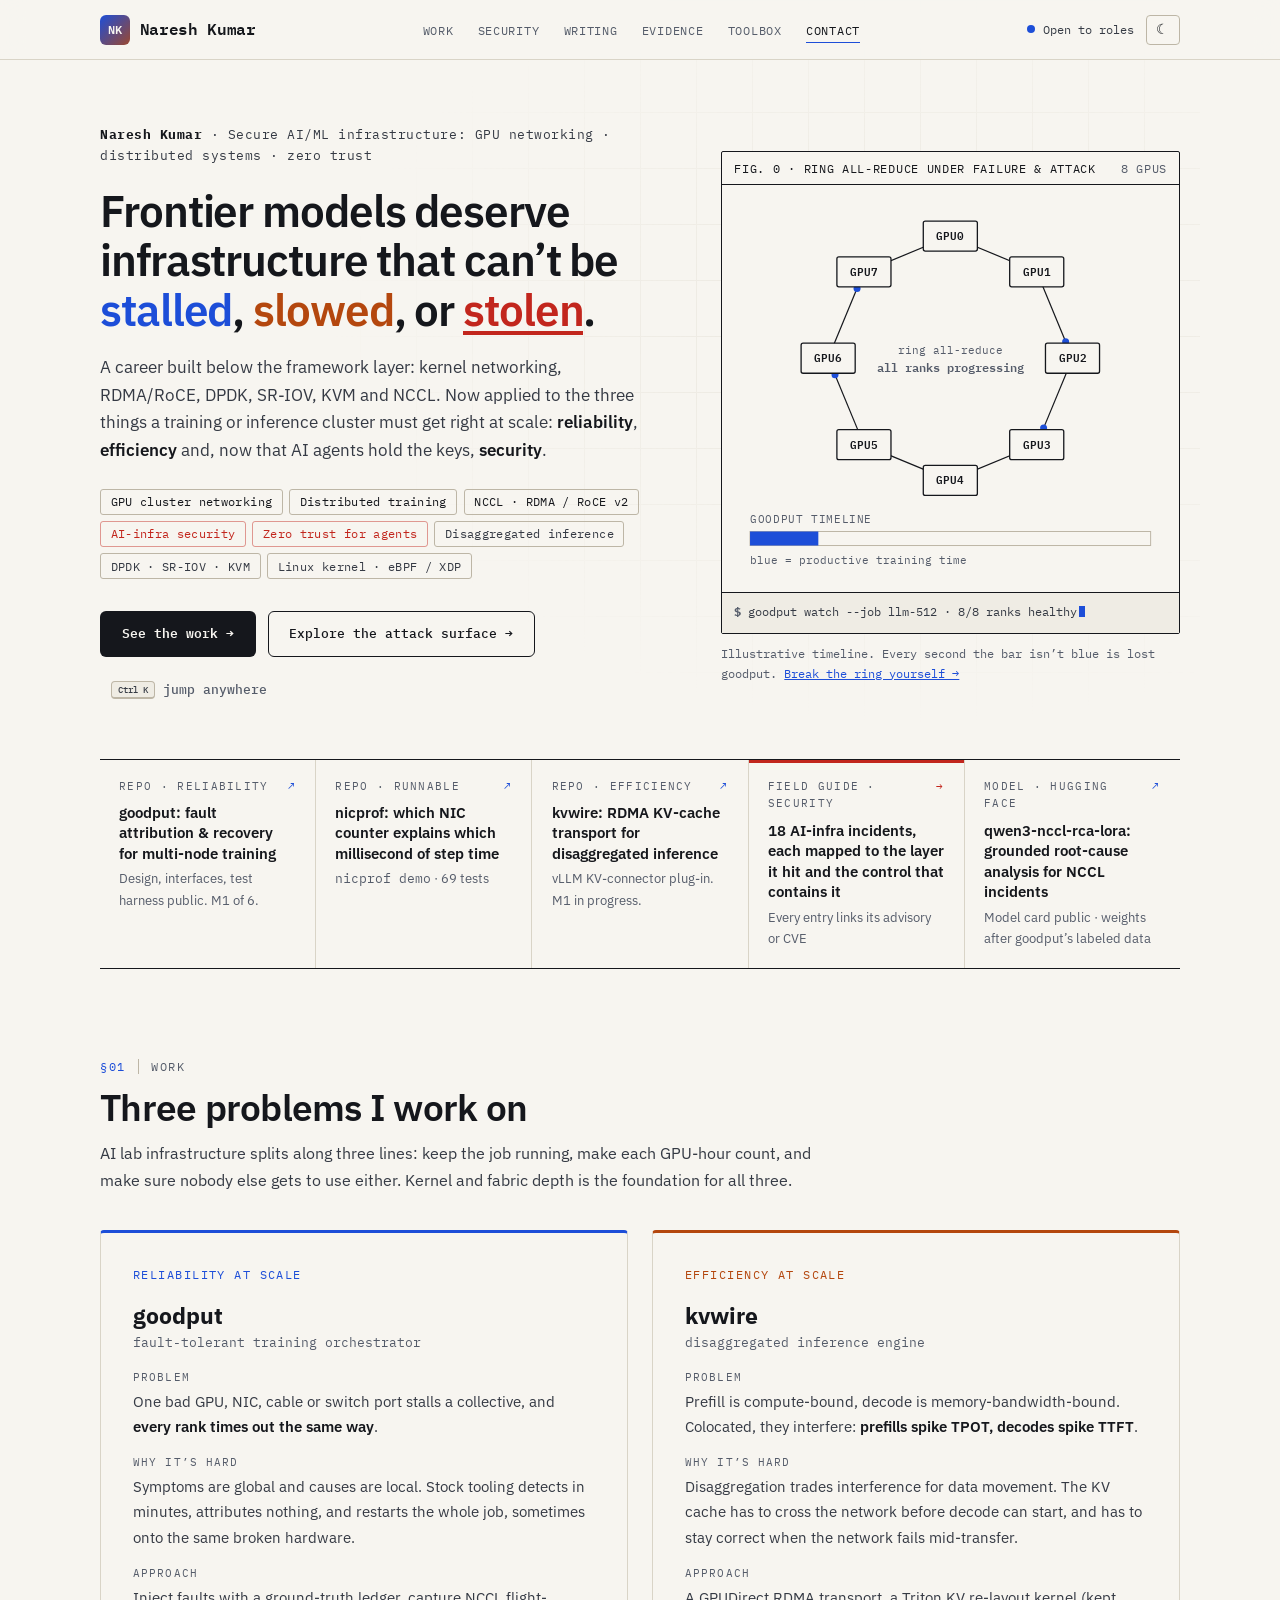
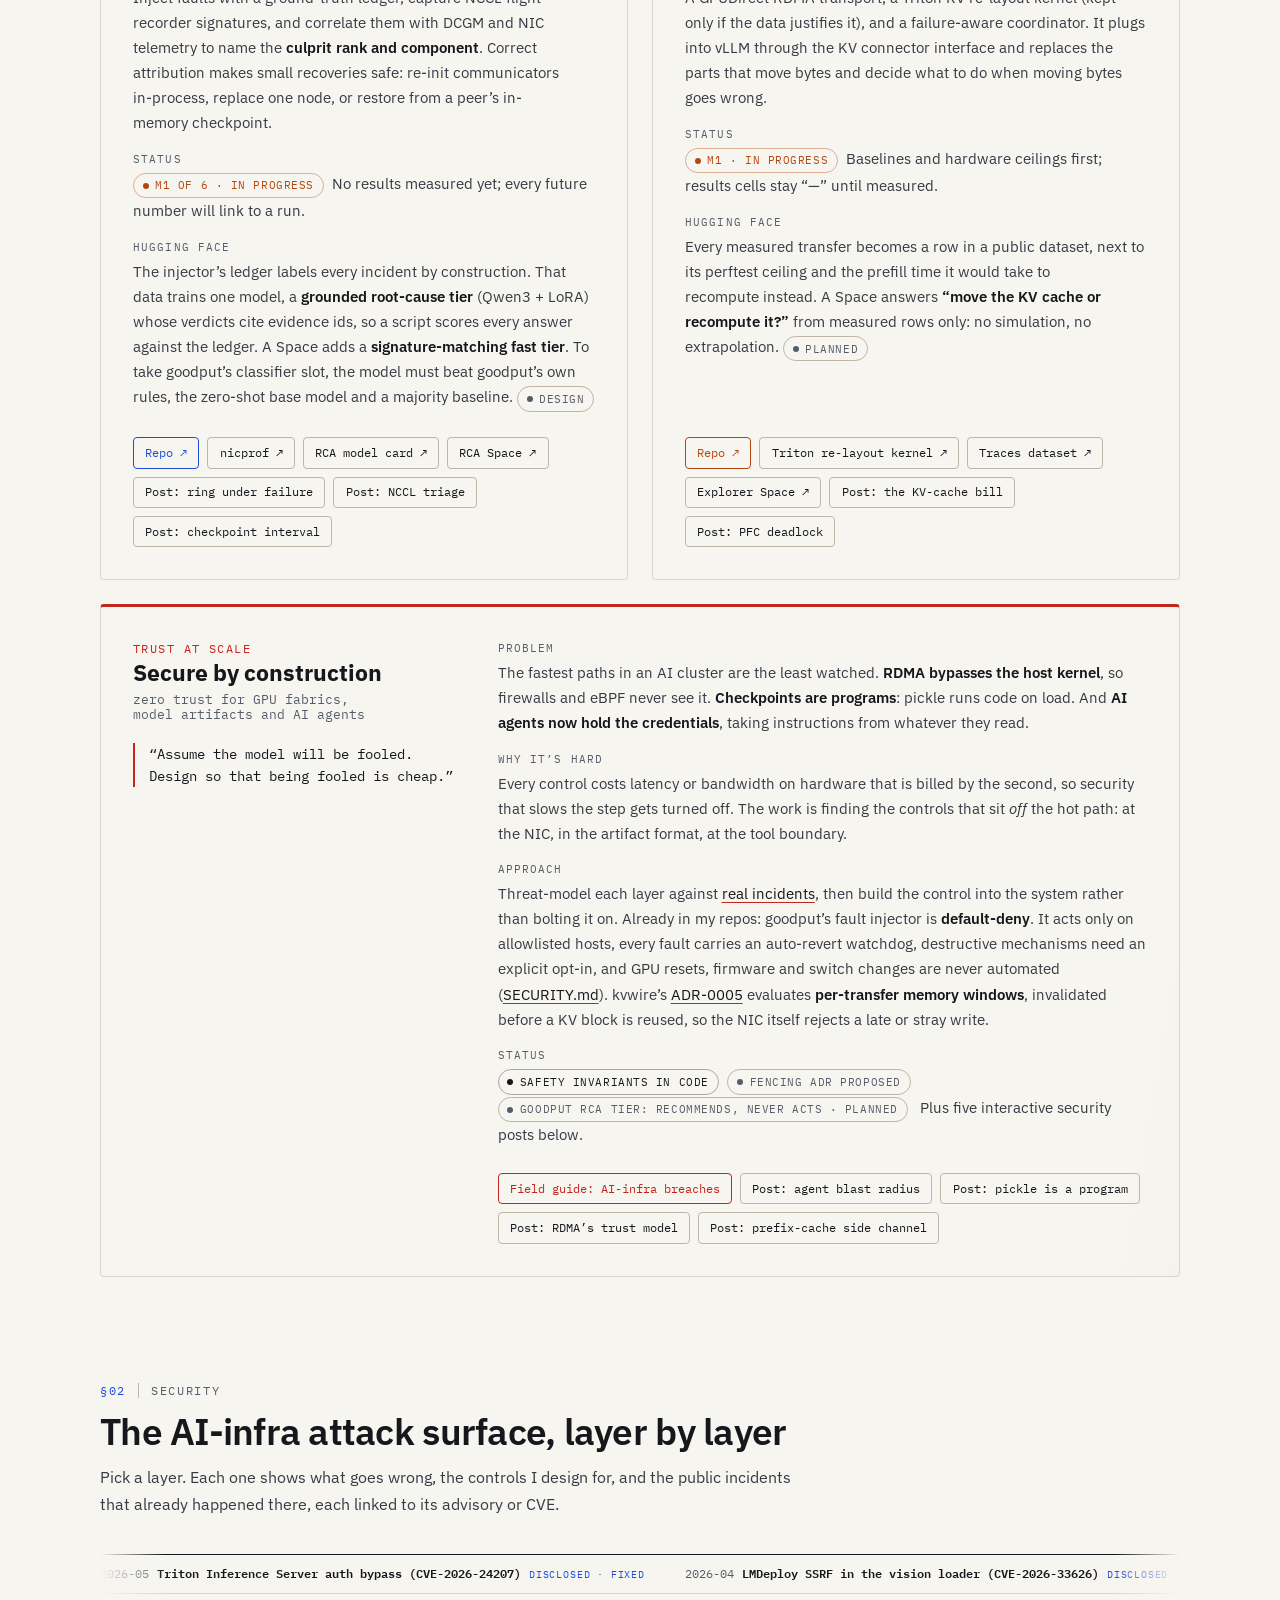
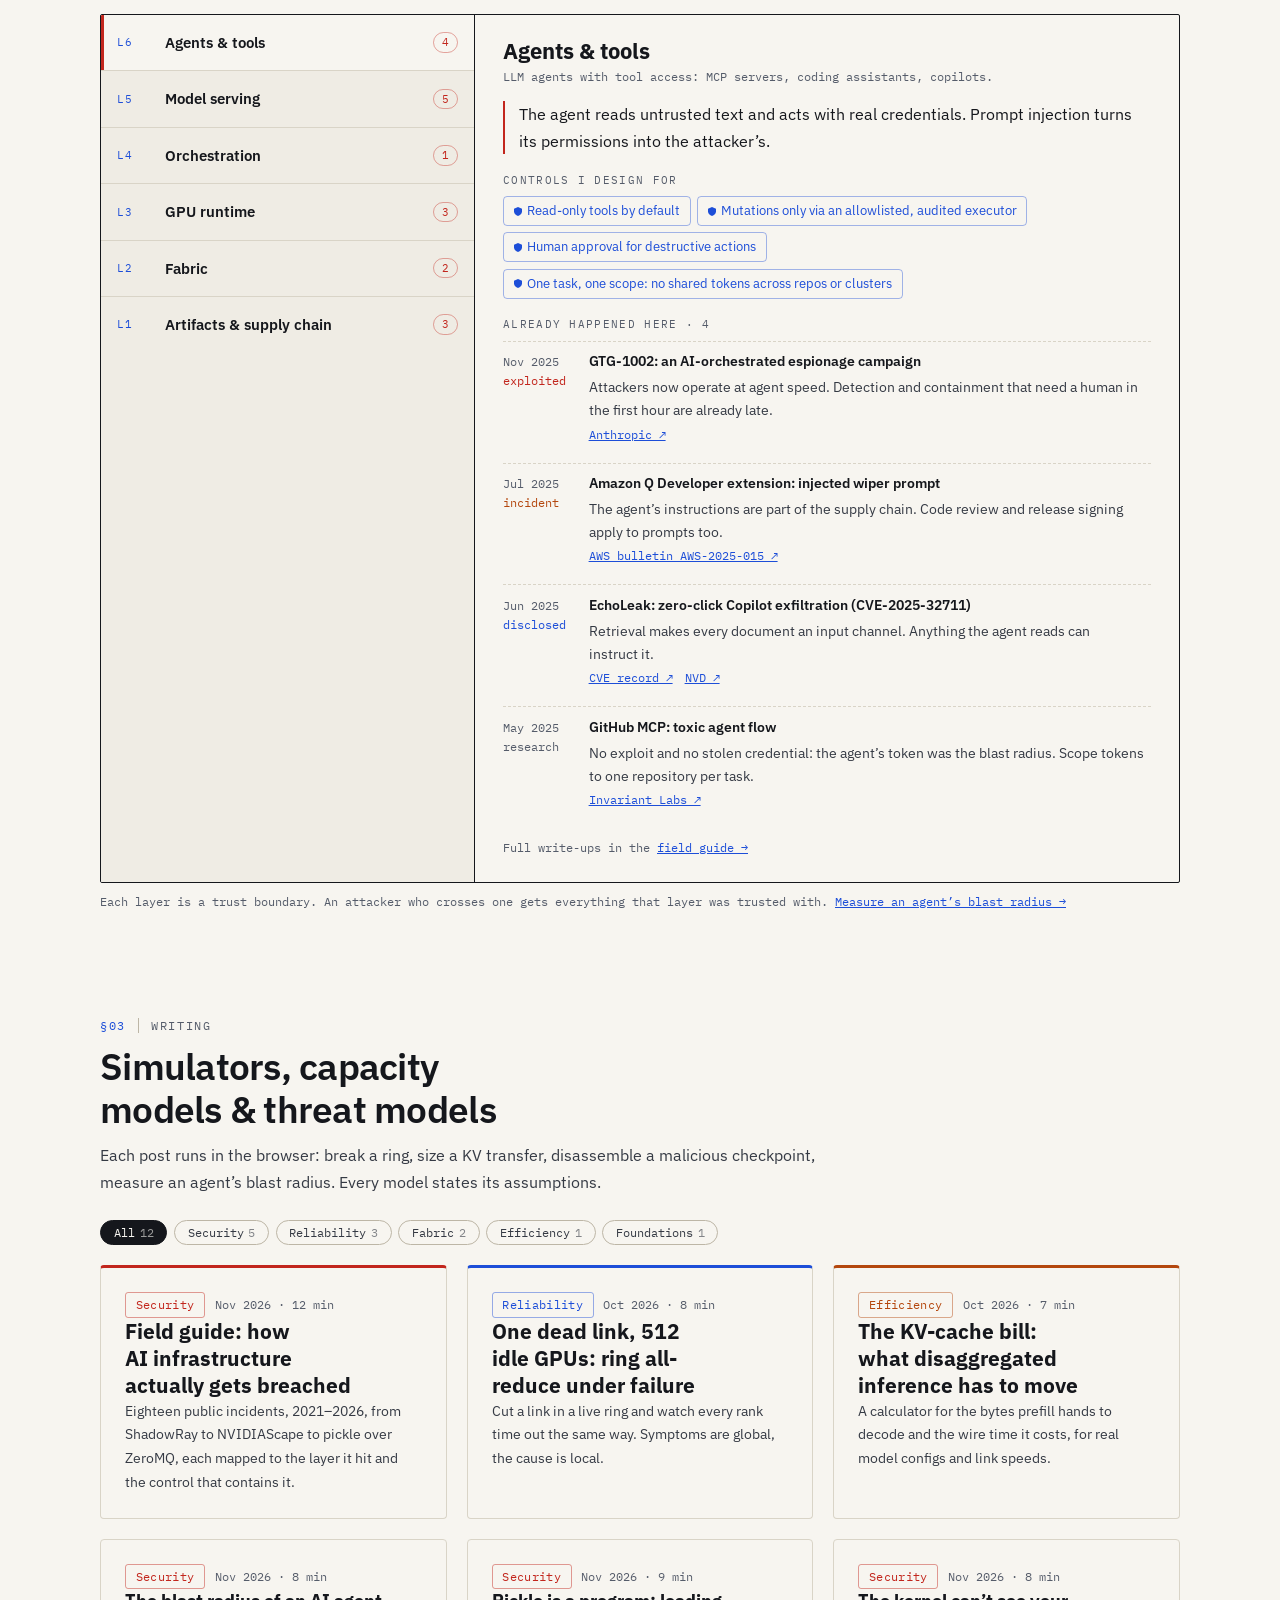
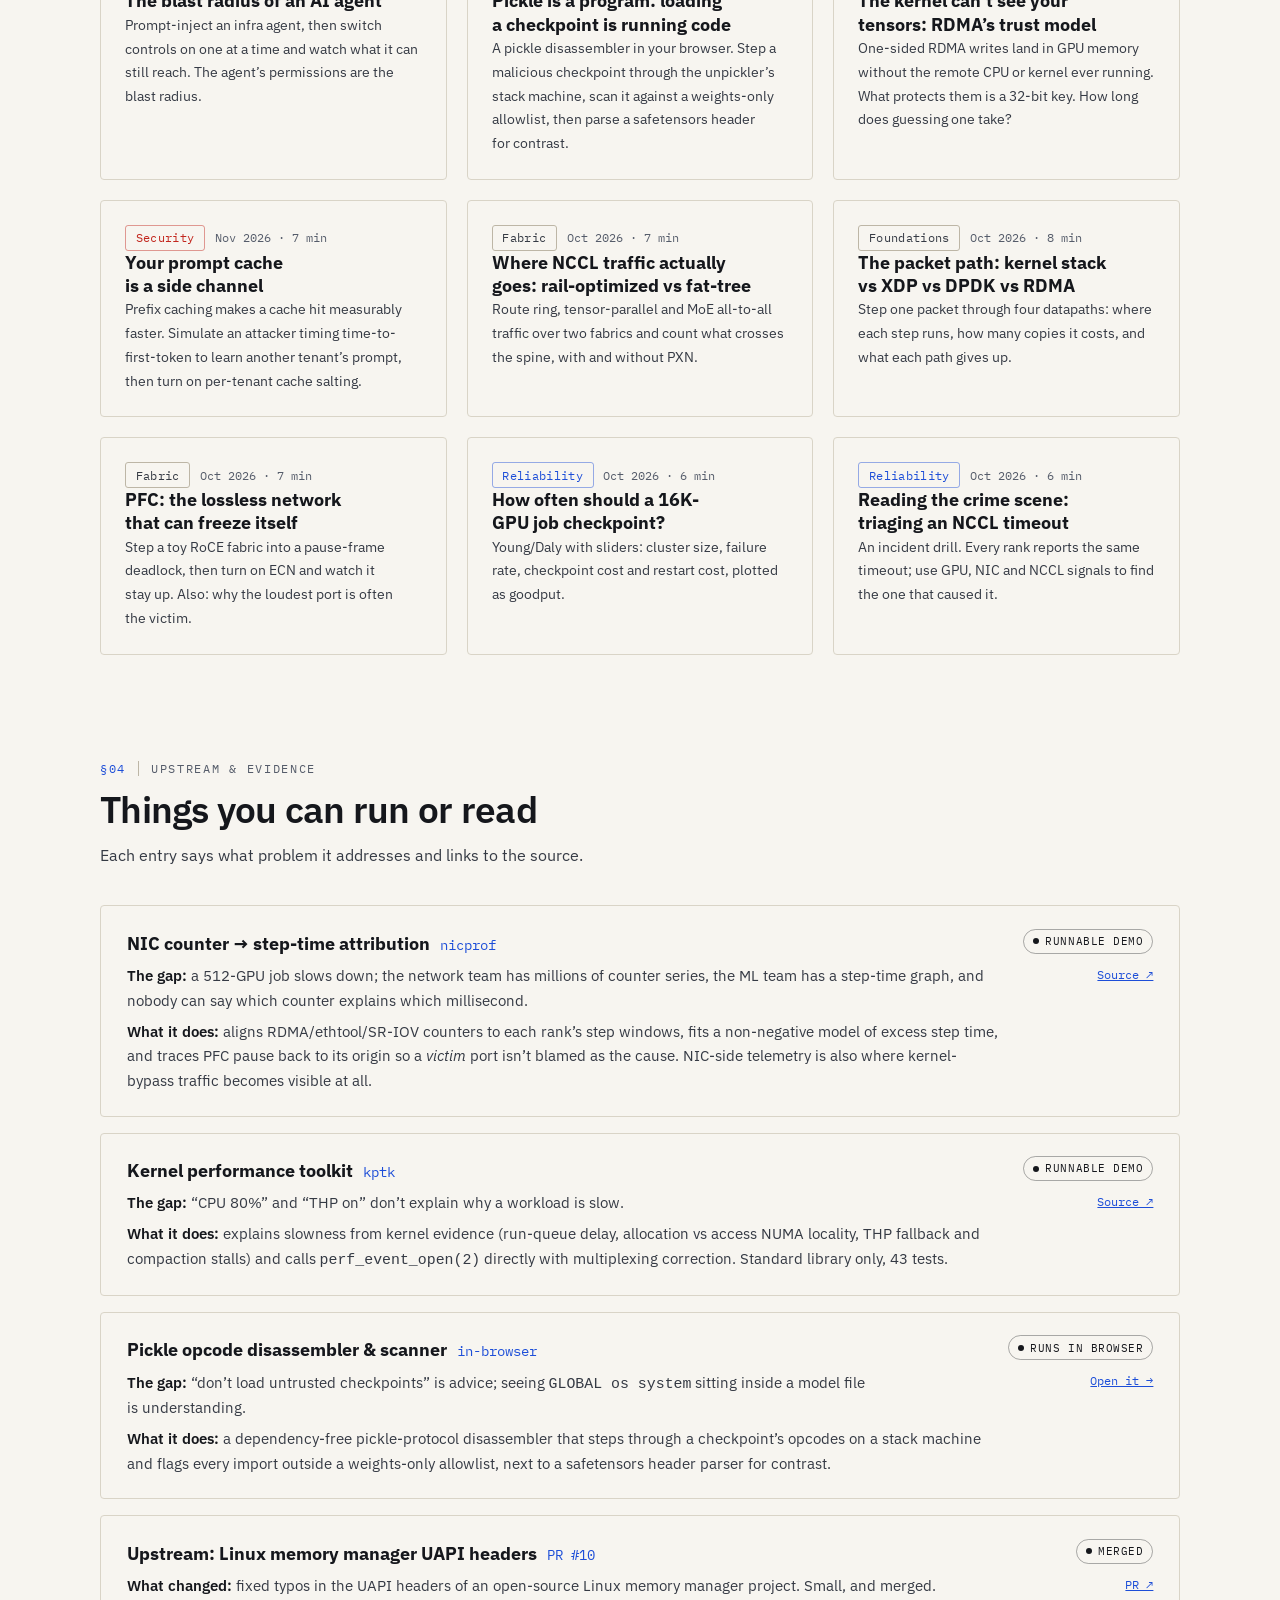
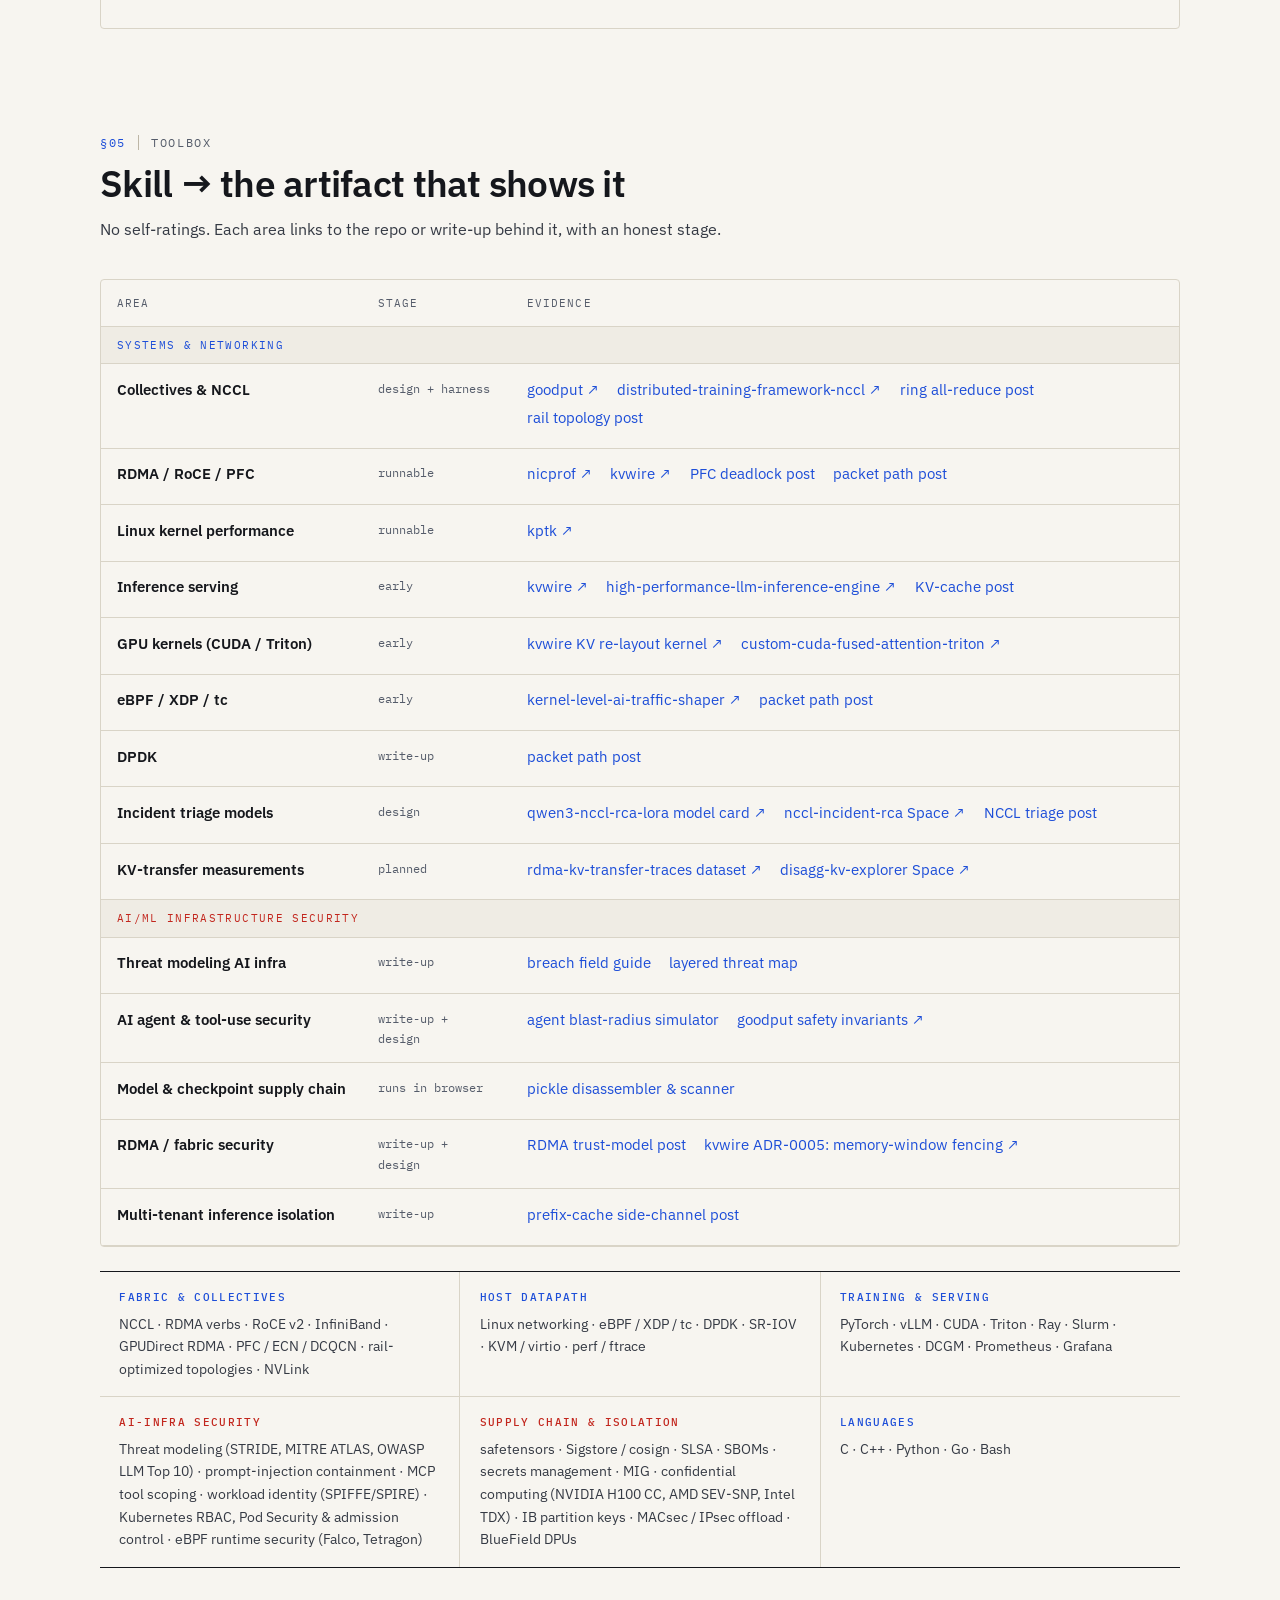
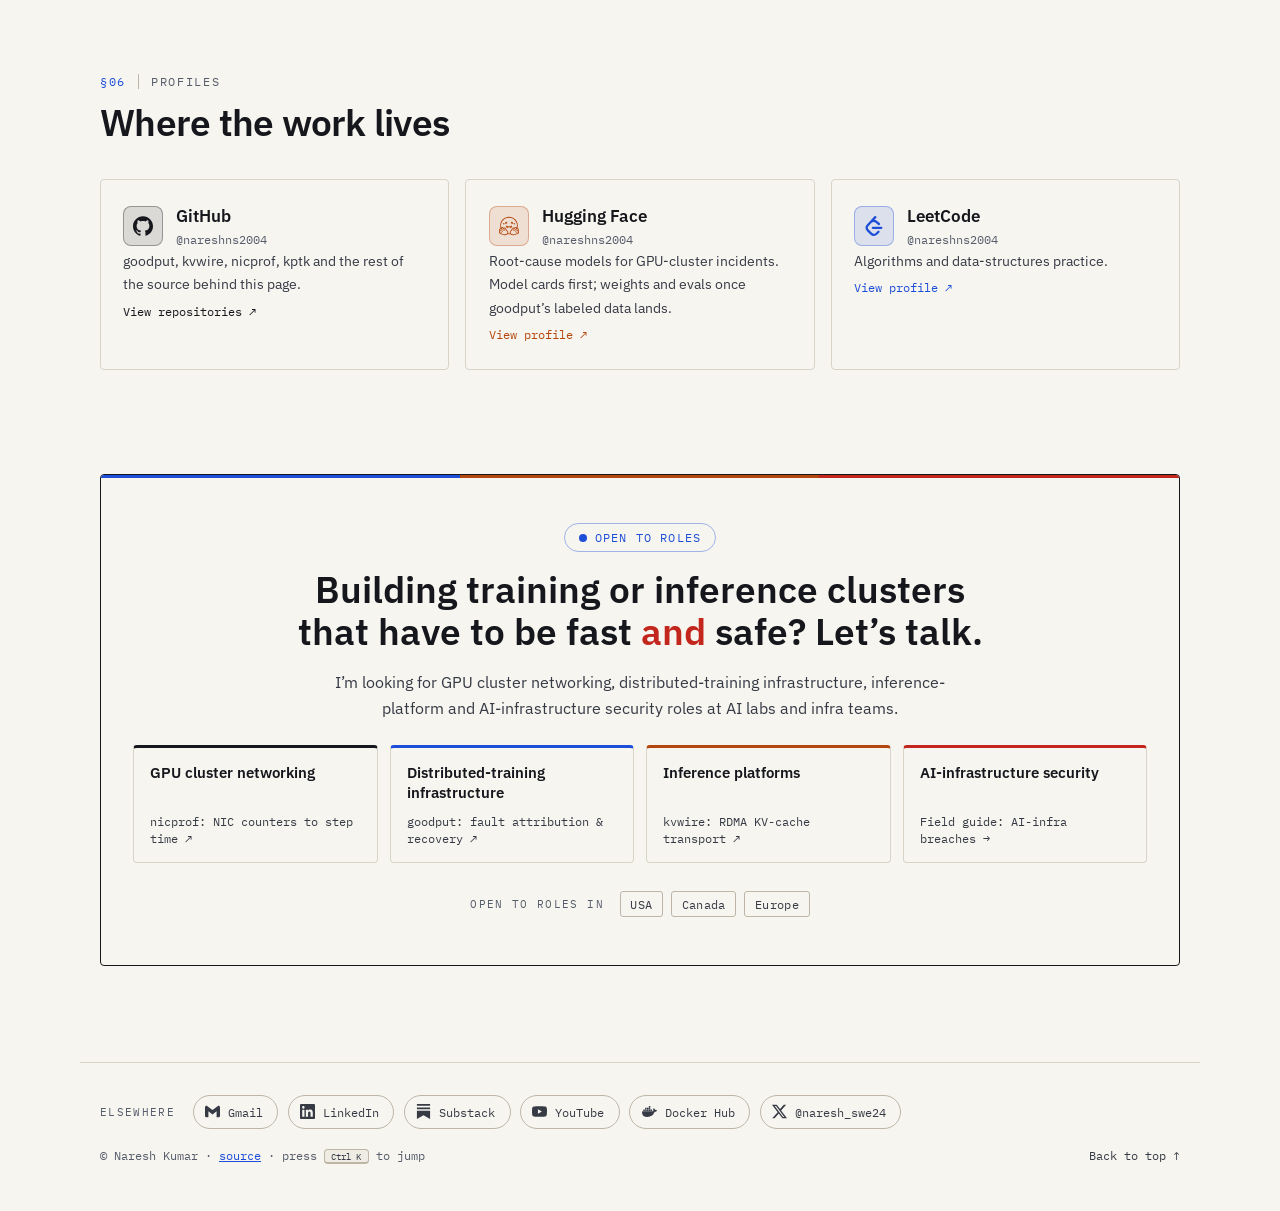
==== commit abb7c284: "Merge branch 'chore/repo-rename-and-hf-plan' Co-Authored-By: Claude Opus 5.5 <noreply@anthropic.com>" ====
--- a/index.html
+++ b/index.html
@@ -124,7 +124,7 @@
 <!-- TODO(naresh): upstream slot. CLAUDE.md cites vLLM PR #50618, but on GitHub that PR is by JohnQinAMD and is unmerged.
      Send the link to your own merged PR (or the cudagraph padding issue) and it goes here as the first proof item. -->
 <section class="proof" aria-label="Proof of work">
-  <a class="card proof-item reveal" href="https://github.com/nareshns2004/fault-tolerant-training-orchestrator" target="_blank" rel="noopener">
+  <a class="card proof-item reveal" href="https://github.com/nareshns2004/goodput-fault-tolerant-training-orchestrator" target="_blank" rel="noopener">
     <div class="proof-kicker"><span>Repo · reliability</span><span>↗</span></div>
     <div class="proof-fact">goodput: fault attribution &amp; recovery for multi-node training</div>
     <div class="proof-sub">Design, interfaces, test harness public. M1 of 6.</div>
@@ -134,7 +134,7 @@
     <div class="proof-fact">nicprof: which NIC counter explains which millisecond of step time</div>
     <div class="proof-sub"><code class="mono">nicprof demo</code> · 69 tests</div>
   </a>
-  <a class="card proof-item reveal" href="https://github.com/nareshns2004/disaggregated-inference-engine" target="_blank" rel="noopener">
+  <a class="card proof-item reveal" href="https://github.com/nareshns2004/kvwire-disaggregated-inference-engine" target="_blank" rel="noopener">
     <div class="proof-kicker"><span>Repo · efficiency</span><span>↗</span></div>
     <div class="proof-fact">kvwire: RDMA KV-cache transport for disaggregated inference</div>
     <div class="proof-sub">vLLM KV-connector plug-in. M1 in progress.</div>
@@ -168,12 +168,13 @@
         <div><dt>Why it’s hard</dt><dd>Symptoms are global and causes are local. Stock tooling detects in minutes, attributes nothing, and restarts the whole job, sometimes onto the same broken hardware.</dd></div>
         <div><dt>Approach</dt><dd>Inject faults with a ground-truth ledger, capture NCCL flight-recorder signatures, and correlate them with DCGM and NIC telemetry to name the <strong>culprit rank and component</strong>. Correct attribution makes small recoveries safe: re-init communicators in-process, replace one node, or restore from a peer’s in-memory checkpoint.</dd></div>
         <div><dt>Status</dt><dd><span class="status status-wip">M1 of 6 · in progress</span> &nbsp;No results measured yet; every future number will link to a run.</dd></div>
-        <div><dt>Models</dt><dd>The injector’s ledger labels every incident by construction. That data trains two Hugging Face models that plug back in as goodput’s classifier: a <strong>calibrated, evidence-citing triage tier</strong> (ModernBERT, milliseconds on CPU) and a <strong>grounded root-cause tier</strong> (Qwen3 + LoRA, RL on rewards a script can check). To take the slot, they must beat goodput’s own rules. <span class="status status-early">design</span></dd></div>
+        <div><dt>Hugging Face</dt><dd>The injector’s ledger labels every incident by construction. That data trains one model, a <strong>grounded root-cause tier</strong> (Qwen3 + LoRA) whose verdicts cite evidence ids, so a script scores every answer against the ledger. A Space adds a <strong>signature-matching fast tier</strong>. To take goodput’s classifier slot, the model must beat goodput’s own rules, the zero-shot base model and a majority baseline. <span class="status status-early">design</span></dd></div>
       </dl>
       <div class="problem-links">
-        <a class="primary" href="https://github.com/nareshns2004/fault-tolerant-training-orchestrator" target="_blank" rel="noopener">Repo ↗</a>
+        <a class="primary" href="https://github.com/nareshns2004/goodput-fault-tolerant-training-orchestrator" target="_blank" rel="noopener">Repo ↗</a>
         <a href="https://github.com/nareshns2004/ai-nic-performance-profiler" target="_blank" rel="noopener">nicprof ↗</a>
         <a href="https://huggingface.co/nareshns2004/qwen3-nccl-rca-lora" target="_blank" rel="noopener">RCA model card ↗</a>
+        <a href="https://huggingface.co/spaces/nareshns2004/nccl-incident-rca" target="_blank" rel="noopener">RCA Space ↗</a>
         <a href="posts/ring-allreduce-failure.html">Post: ring under failure</a>
         <a href="posts/nccl-timeout-triage.html">Post: NCCL triage</a>
         <a href="posts/checkpoint-interval.html">Post: checkpoint interval</a>
@@ -188,10 +189,13 @@
         <div><dt>Why it’s hard</dt><dd>Disaggregation trades interference for data movement. The KV cache has to cross the network before decode can start, and has to stay correct when the network fails mid-transfer.</dd></div>
         <div><dt>Approach</dt><dd>A GPUDirect RDMA transport, a Triton KV re-layout kernel (kept only if the data justifies it), and a failure-aware coordinator. It plugs into vLLM through the KV connector interface and replaces the parts that move bytes and decide what to do when moving bytes goes wrong.</dd></div>
         <div><dt>Status</dt><dd><span class="status status-wip">M1 · in progress</span> &nbsp;Baselines and hardware ceilings first; results cells stay “—” until measured.</dd></div>
+        <div><dt>Hugging Face</dt><dd>Every measured transfer becomes a row in a public dataset, next to its perftest ceiling and the prefill time it would take to recompute instead. A Space answers <strong>“move the KV cache or recompute it?”</strong> from measured rows only: no simulation, no extrapolation. <span class="status status-early">planned</span></dd></div>
       </dl>
       <div class="problem-links">
-        <a class="primary" href="https://github.com/nareshns2004/disaggregated-inference-engine" target="_blank" rel="noopener">Repo ↗</a>
-        <a href="https://github.com/nareshns2004/custom-cuda-fused-attention-triton" target="_blank" rel="noopener">CUDA/Triton kernels ↗</a>
+        <a class="primary" href="https://github.com/nareshns2004/kvwire-disaggregated-inference-engine" target="_blank" rel="noopener">Repo ↗</a>
+        <a href="https://github.com/nareshns2004/kvwire-disaggregated-inference-engine/tree/main/kernels" target="_blank" rel="noopener">Triton re-layout kernel ↗</a>
+        <a href="https://huggingface.co/datasets/nareshns2004/rdma-kv-transfer-traces" target="_blank" rel="noopener">Traces dataset ↗</a>
+        <a href="https://huggingface.co/spaces/nareshns2004/disagg-kv-explorer" target="_blank" rel="noopener">Explorer Space ↗</a>
         <a href="posts/kv-cache-transfer.html">Post: the KV-cache bill</a>
         <a href="posts/pfc-deadlock.html">Post: PFC deadlock</a>
       </div>
@@ -206,7 +210,7 @@
       <dl>
         <div><dt>Problem</dt><dd>The fastest paths in an AI cluster are the least watched. <strong>RDMA bypasses the host kernel</strong>, so firewalls and eBPF never see it. <strong>Checkpoints are programs</strong>: pickle runs code on load. And <strong>AI agents now hold the credentials</strong>, taking instructions from whatever they read.</dd></div>
         <div><dt>Why it’s hard</dt><dd>Every control costs latency or bandwidth on hardware that is billed by the second, so security that slows the step gets turned off. The work is finding the controls that sit <em>off</em> the hot path: at the NIC, in the artifact format, at the tool boundary.</dd></div>
-        <div><dt>Approach</dt><dd>Threat-model each layer against <a href="posts/ai-infra-breaches.html">real incidents</a>, then build the control into the system rather than bolting it on. Already in my repos: goodput’s fault injector is <strong>default-deny</strong>. It acts only on allowlisted hosts, every fault carries an auto-revert watchdog, destructive mechanisms need an explicit opt-in, and GPU resets, firmware and switch changes are never automated (<a href="https://github.com/nareshns2004/fault-tolerant-training-orchestrator/blob/main/SECURITY.md" target="_blank" rel="noopener">SECURITY.md</a>). kvwire’s <a href="https://github.com/nareshns2004/disaggregated-inference-engine/blob/main/docs/adr/0005-stale-write-fencing.md" target="_blank" rel="noopener">ADR-0005</a> evaluates <strong>per-transfer memory windows</strong>, invalidated before a KV block is reused, so the NIC itself rejects a late or stray write.</dd></div>
+        <div><dt>Approach</dt><dd>Threat-model each layer against <a href="posts/ai-infra-breaches.html">real incidents</a>, then build the control into the system rather than bolting it on. Already in my repos: goodput’s fault injector is <strong>default-deny</strong>. It acts only on allowlisted hosts, every fault carries an auto-revert watchdog, destructive mechanisms need an explicit opt-in, and GPU resets, firmware and switch changes are never automated (<a href="https://github.com/nareshns2004/goodput-fault-tolerant-training-orchestrator/blob/main/SECURITY.md" target="_blank" rel="noopener">SECURITY.md</a>). kvwire’s <a href="https://github.com/nareshns2004/kvwire-disaggregated-inference-engine/blob/main/docs/adr/0005-stale-write-fencing.md" target="_blank" rel="noopener">ADR-0005</a> evaluates <strong>per-transfer memory windows</strong>, invalidated before a KV block is reused, so the NIC itself rejects a late or stray write.</dd></div>
         <div><dt>Status</dt><dd><span class="status status-ok">safety invariants in code</span> <span class="status status-early">fencing ADR proposed</span> <span class="status status-early">goodput RCA tier: recommends, never acts · planned</span> &nbsp;Plus five interactive security posts below.</dd></div>
       </dl>
       <div class="problem-links">
@@ -318,22 +322,23 @@
       <tbody>
         <tr class="grp"><th colspan="3" scope="rowgroup">Systems &amp; networking</th></tr>
         <tr><td>Collectives &amp; NCCL</td><td>design + harness</td><td>
-          <a href="https://github.com/nareshns2004/fault-tolerant-training-orchestrator" target="_blank" rel="noopener">goodput ↗</a>
+          <a href="https://github.com/nareshns2004/goodput-fault-tolerant-training-orchestrator" target="_blank" rel="noopener">goodput ↗</a>
           <a href="https://github.com/nareshns2004/distributed-training-framework-nccl" target="_blank" rel="noopener">distributed-training-framework-nccl ↗</a>
           <a href="posts/ring-allreduce-failure.html">ring all-reduce post</a>
           <a href="posts/rail-topology.html">rail topology post</a></td></tr>
         <tr><td>RDMA / RoCE / PFC</td><td>runnable</td><td>
           <a href="https://github.com/nareshns2004/ai-nic-performance-profiler" target="_blank" rel="noopener">nicprof ↗</a>
-          <a href="https://github.com/nareshns2004/disaggregated-inference-engine" target="_blank" rel="noopener">kvwire ↗</a>
+          <a href="https://github.com/nareshns2004/kvwire-disaggregated-inference-engine" target="_blank" rel="noopener">kvwire ↗</a>
           <a href="posts/pfc-deadlock.html">PFC deadlock post</a>
           <a href="posts/packet-path.html">packet path post</a></td></tr>
         <tr><td>Linux kernel performance</td><td>runnable</td><td>
           <a href="https://github.com/nareshns2004/kernel-performance-toolkit" target="_blank" rel="noopener">kptk ↗</a></td></tr>
         <tr><td>Inference serving</td><td>early</td><td>
-          <a href="https://github.com/nareshns2004/disaggregated-inference-engine" target="_blank" rel="noopener">kvwire ↗</a>
+          <a href="https://github.com/nareshns2004/kvwire-disaggregated-inference-engine" target="_blank" rel="noopener">kvwire ↗</a>
           <a href="https://github.com/nareshns2004/high-performance-llm-inference-engine" target="_blank" rel="noopener">high-performance-llm-inference-engine ↗</a>
           <a href="posts/kv-cache-transfer.html">KV-cache post</a></td></tr>
         <tr><td>GPU kernels (CUDA / Triton)</td><td>early</td><td>
+          <a href="https://github.com/nareshns2004/kvwire-disaggregated-inference-engine/tree/main/kernels" target="_blank" rel="noopener">kvwire KV re-layout kernel ↗</a>
           <a href="https://github.com/nareshns2004/custom-cuda-fused-attention-triton" target="_blank" rel="noopener">custom-cuda-fused-attention-triton ↗</a></td></tr>
         <tr><td>eBPF / XDP / tc</td><td>early</td><td>
           <a href="https://github.com/nareshns2004/kernel-level-ai-traffic-shaper" target="_blank" rel="noopener">kernel-level-ai-traffic-shaper ↗</a>
@@ -343,19 +348,23 @@
         <!-- TODO(naresh): Virtualization (SR-IOV / KVM) row removed with the Substack essay; re-add with a repo, talk or post. -->
         <tr><td>Incident triage models</td><td>design</td><td>
           <a href="https://huggingface.co/nareshns2004/qwen3-nccl-rca-lora" target="_blank" rel="noopener">qwen3-nccl-rca-lora model card ↗</a>
+          <a href="https://huggingface.co/spaces/nareshns2004/nccl-incident-rca" target="_blank" rel="noopener">nccl-incident-rca Space ↗</a>
           <a href="posts/nccl-timeout-triage.html">NCCL triage post</a></td></tr>
+        <tr><td>KV-transfer measurements</td><td>planned</td><td>
+          <a href="https://huggingface.co/datasets/nareshns2004/rdma-kv-transfer-traces" target="_blank" rel="noopener">rdma-kv-transfer-traces dataset ↗</a>
+          <a href="https://huggingface.co/spaces/nareshns2004/disagg-kv-explorer" target="_blank" rel="noopener">disagg-kv-explorer Space ↗</a></td></tr>
         <tr class="grp sec"><th colspan="3" scope="rowgroup">AI/ML infrastructure security</th></tr>
         <tr><td>Threat modeling AI infra</td><td>write-up</td><td>
           <a href="posts/ai-infra-breaches.html">breach field guide</a>
           <a href="#security">layered threat map</a></td></tr>
         <tr><td>AI agent &amp; tool-use security</td><td>write-up + design</td><td>
           <a href="posts/agent-blast-radius.html">agent blast-radius simulator</a>
-          <a href="https://github.com/nareshns2004/fault-tolerant-training-orchestrator/blob/main/SECURITY.md" target="_blank" rel="noopener">goodput safety invariants ↗</a></td></tr>
+          <a href="https://github.com/nareshns2004/goodput-fault-tolerant-training-orchestrator/blob/main/SECURITY.md" target="_blank" rel="noopener">goodput safety invariants ↗</a></td></tr>
         <tr><td>Model &amp; checkpoint supply chain</td><td>runs in browser</td><td>
           <a href="posts/pickle-is-a-program.html">pickle disassembler &amp; scanner</a></td></tr>
         <tr><td>RDMA / fabric security</td><td>write-up + design</td><td>
           <a href="posts/rdma-trust-model.html">RDMA trust-model post</a>
-          <a href="https://github.com/nareshns2004/disaggregated-inference-engine/blob/main/docs/adr/0005-stale-write-fencing.md" target="_blank" rel="noopener">kvwire ADR-0005: memory-window fencing ↗</a></td></tr>
+          <a href="https://github.com/nareshns2004/kvwire-disaggregated-inference-engine/blob/main/docs/adr/0005-stale-write-fencing.md" target="_blank" rel="noopener">kvwire ADR-0005: memory-window fencing ↗</a></td></tr>
         <tr><td>Multi-tenant inference isolation</td><td>write-up</td><td>
           <a href="posts/prefix-cache-side-channel.html">prefix-cache side-channel post</a></td></tr>
       </tbody>
@@ -407,8 +416,8 @@
     <p>I’m looking for GPU cluster networking, distributed-training infrastructure, inference-platform and AI-infrastructure security roles at AI labs and infra teams.</p>
     <ul class="role-proof" aria-label="Roles I’m looking for, with proof of work for each">
       <li><a href="https://github.com/nareshns2004/ai-nic-performance-profiler" target="_blank" rel="noopener" style="--pc:var(--ink)"><span class="role-name">GPU cluster networking</span><span class="role-link">nicprof: NIC counters to step time ↗</span></a></li>
-      <li><a href="https://github.com/nareshns2004/fault-tolerant-training-orchestrator" target="_blank" rel="noopener" style="--pc:var(--signal)"><span class="role-name">Distributed-training infrastructure</span><span class="role-link">goodput: fault attribution &amp; recovery ↗</span></a></li>
-      <li><a href="https://github.com/nareshns2004/disaggregated-inference-engine" target="_blank" rel="noopener" style="--pc:var(--copper)"><span class="role-name">Inference platforms</span><span class="role-link">kvwire: RDMA KV-cache transport ↗</span></a></li>
+      <li><a href="https://github.com/nareshns2004/goodput-fault-tolerant-training-orchestrator" target="_blank" rel="noopener" style="--pc:var(--signal)"><span class="role-name">Distributed-training infrastructure</span><span class="role-link">goodput: fault attribution &amp; recovery ↗</span></a></li>
+      <li><a href="https://github.com/nareshns2004/kvwire-disaggregated-inference-engine" target="_blank" rel="noopener" style="--pc:var(--copper)"><span class="role-name">Inference platforms</span><span class="role-link">kvwire: RDMA KV-cache transport ↗</span></a></li>
       <li><a href="posts/ai-infra-breaches.html" style="--pc:var(--fault)"><span class="role-name">AI-infrastructure security</span><span class="role-link">Field guide: AI-infra breaches →</span></a></li>
     </ul>
     <div class="contact-meta">
@@ -430,7 +439,7 @@
     <a class="social" href="https://hub.docker.com/u/nareshns2004" target="_blank" rel="noopener me"><svg class="bi" viewBox="0 0 24 24" aria-hidden="true" focusable="false"><path d="M13.983 11.078h2.119a.186.186 0 00.186-.185V9.006a.186.186 0 00-.186-.186h-2.119a.185.185 0 00-.185.185v1.888c0 .102.083.185.185.185m-2.954-5.43h2.118a.186.186 0 00.186-.186V3.574a.186.186 0 00-.186-.185h-2.118a.185.185 0 00-.185.185v1.888c0 .102.082.185.185.185m0 2.716h2.118a.187.187 0 00.186-.186V6.29a.186.186 0 00-.186-.185h-2.118a.185.185 0 00-.185.185v1.887c0 .102.082.185.185.186m-2.93 0h2.12a.186.186 0 00.184-.186V6.29a.185.185 0 00-.185-.185H8.1a.185.185 0 00-.185.185v1.887c0 .102.083.185.185.186m-2.964 0h2.119a.186.186 0 00.185-.186V6.29a.185.185 0 00-.185-.185H5.136a.186.186 0 00-.186.185v1.887c0 .102.084.185.186.186m5.893 2.715h2.118a.186.186 0 00.186-.185V9.006a.186.186 0 00-.186-.186h-2.118a.185.185 0 00-.185.185v1.888c0 .102.082.185.185.185m-2.93 0h2.12a.185.185 0 00.184-.185V9.006a.185.185 0 00-.184-.186h-2.12a.185.185 0 00-.184.185v1.888c0 .102.083.185.185.185m-2.964 0h2.119a.185.185 0 00.185-.185V9.006a.185.185 0 00-.184-.186h-2.12a.186.186 0 00-.186.186v1.887c0 .102.084.185.186.185m-2.92 0h2.12a.185.185 0 00.184-.185V9.006a.185.185 0 00-.184-.186h-2.12a.185.185 0 00-.184.185v1.888c0 .102.082.185.185.185M23.763 9.89c-.065-.051-.672-.51-1.954-.51-.338.001-.676.03-1.01.087-.248-1.7-1.653-2.53-1.716-2.566l-.344-.199-.226.327c-.284.438-.49.922-.612 1.43-.23.97-.09 1.882.403 2.661-.595.332-1.55.413-1.744.42H.751a.751.751 0 00-.75.748 11.376 11.376 0 00.692 4.062c.545 1.428 1.355 2.48 2.41 3.124 1.18.723 3.1 1.137 5.275 1.137.983.003 1.963-.086 2.93-.266a12.248 12.248 0 003.823-1.389c.98-.567 1.86-1.288 2.61-2.136 1.252-1.418 1.998-2.997 2.553-4.4h.221c1.372 0 2.215-.549 2.68-1.009.309-.293.55-.65.707-1.046l.098-.288Z"/></svg><span>Docker Hub</span></a>
     <a class="social" href="https://x.com/naresh_swe24" target="_blank" rel="noopener me"><svg class="bi" viewBox="0 0 24 24" aria-hidden="true" focusable="false"><path d="M18.901 1.153h3.68l-8.04 9.19L24 22.846h-7.406l-5.8-7.584-6.638 7.584H.474l8.6-9.83L0 1.154h7.594l5.243 6.932ZM17.61 20.644h2.039L6.486 3.24H4.298Z"/></svg><span>@naresh_swe24</span></a>
   </div>
-  <span>© Naresh Kumar · <a href="https://github.com/nareshns2004/portfolio-webapp" target="_blank" rel="noopener">source</a> · press <kbd>⌘K</kbd> to jump</span>
+  <span>© Naresh Kumar · <a href="https://github.com/nareshns2004/naresh-webapp" target="_blank" rel="noopener">source</a> · press <kbd>⌘K</kbd> to jump</span>
   <div class="footer-links">
     <a href="#top">Back to top ↑</a>
   </div>
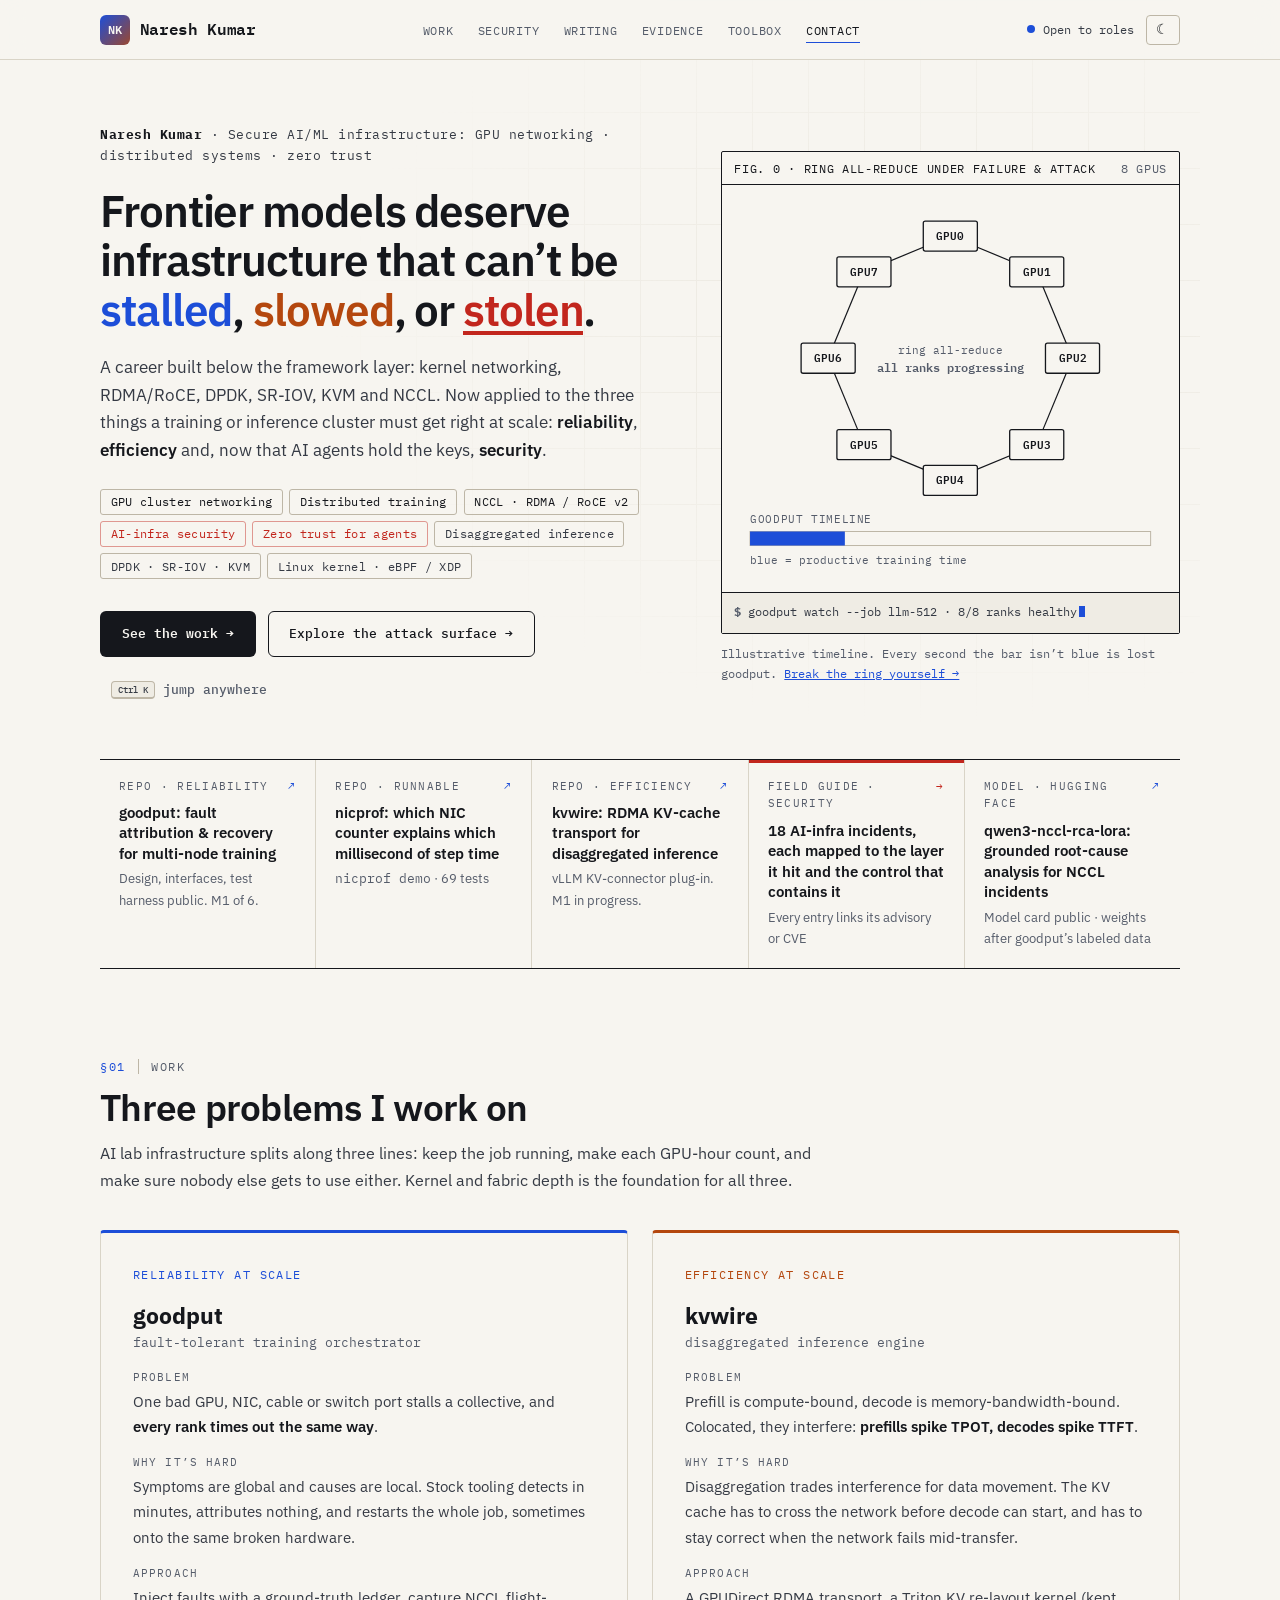
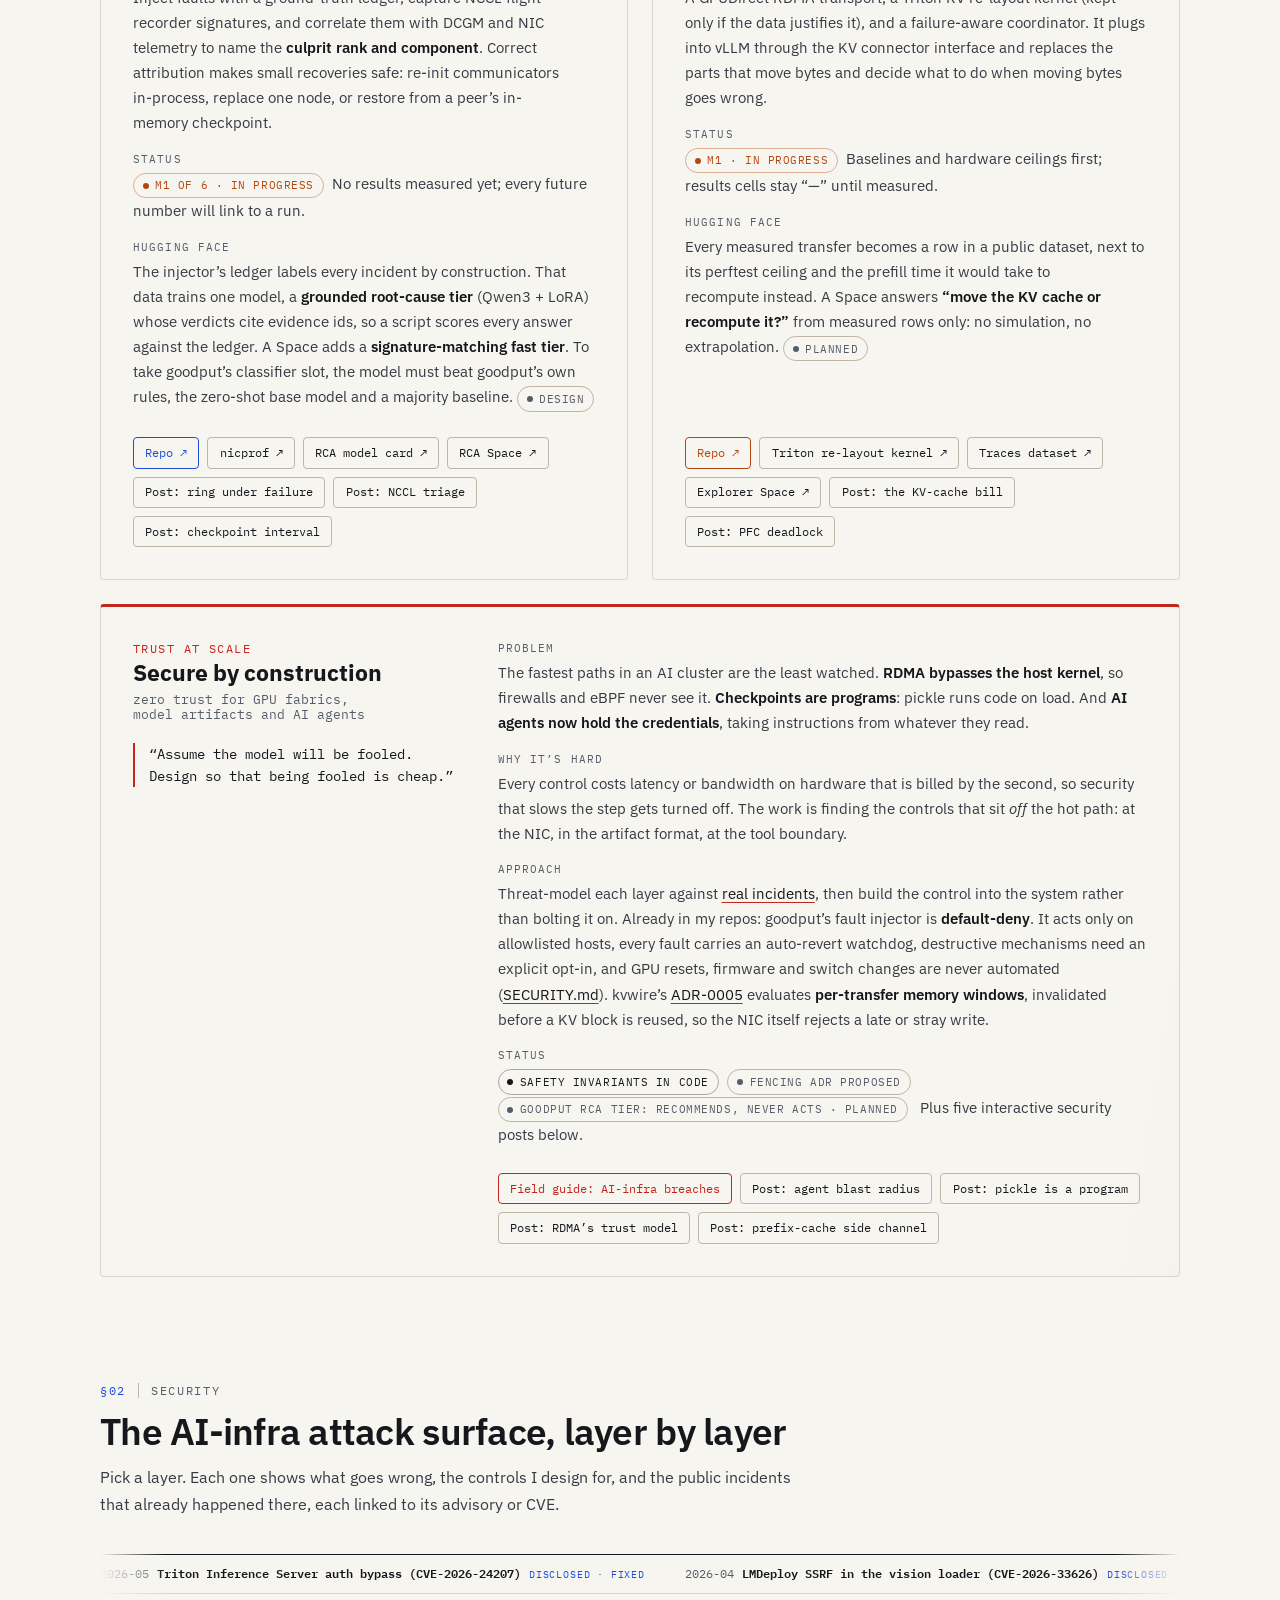
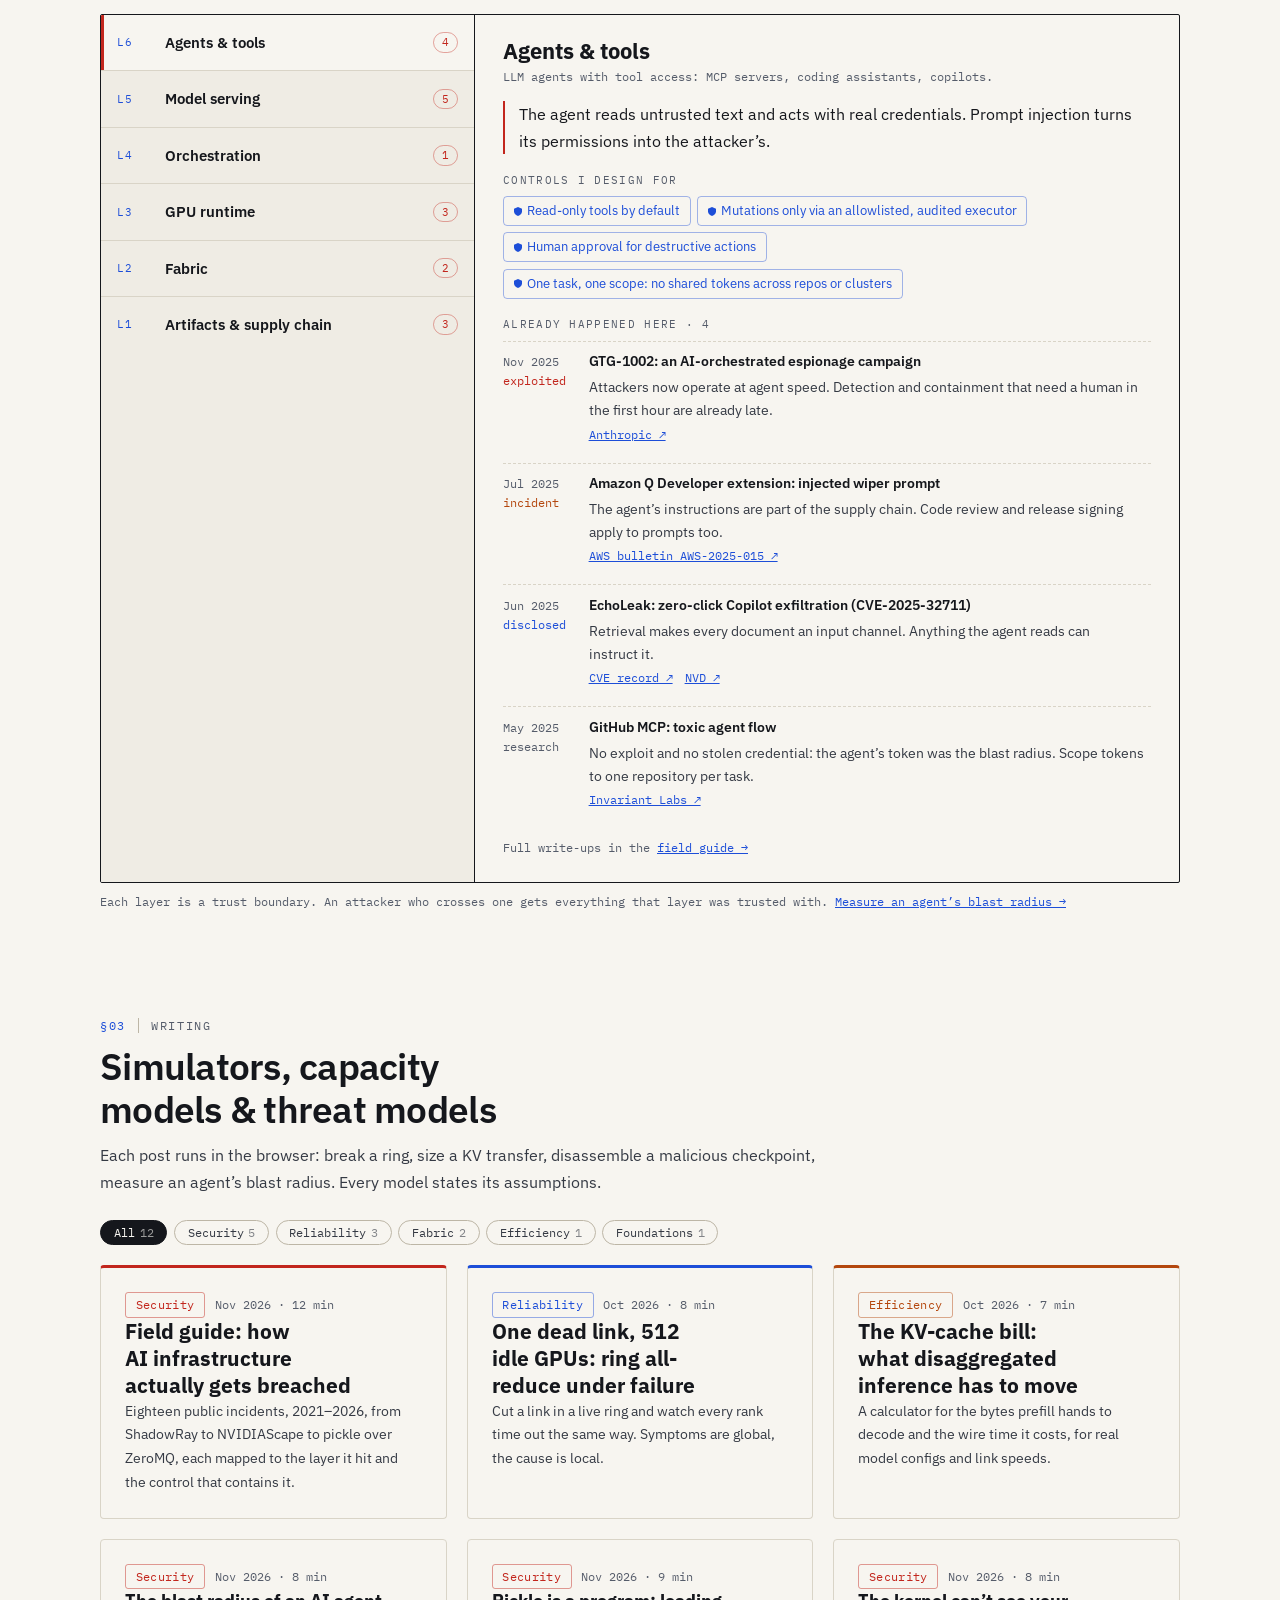
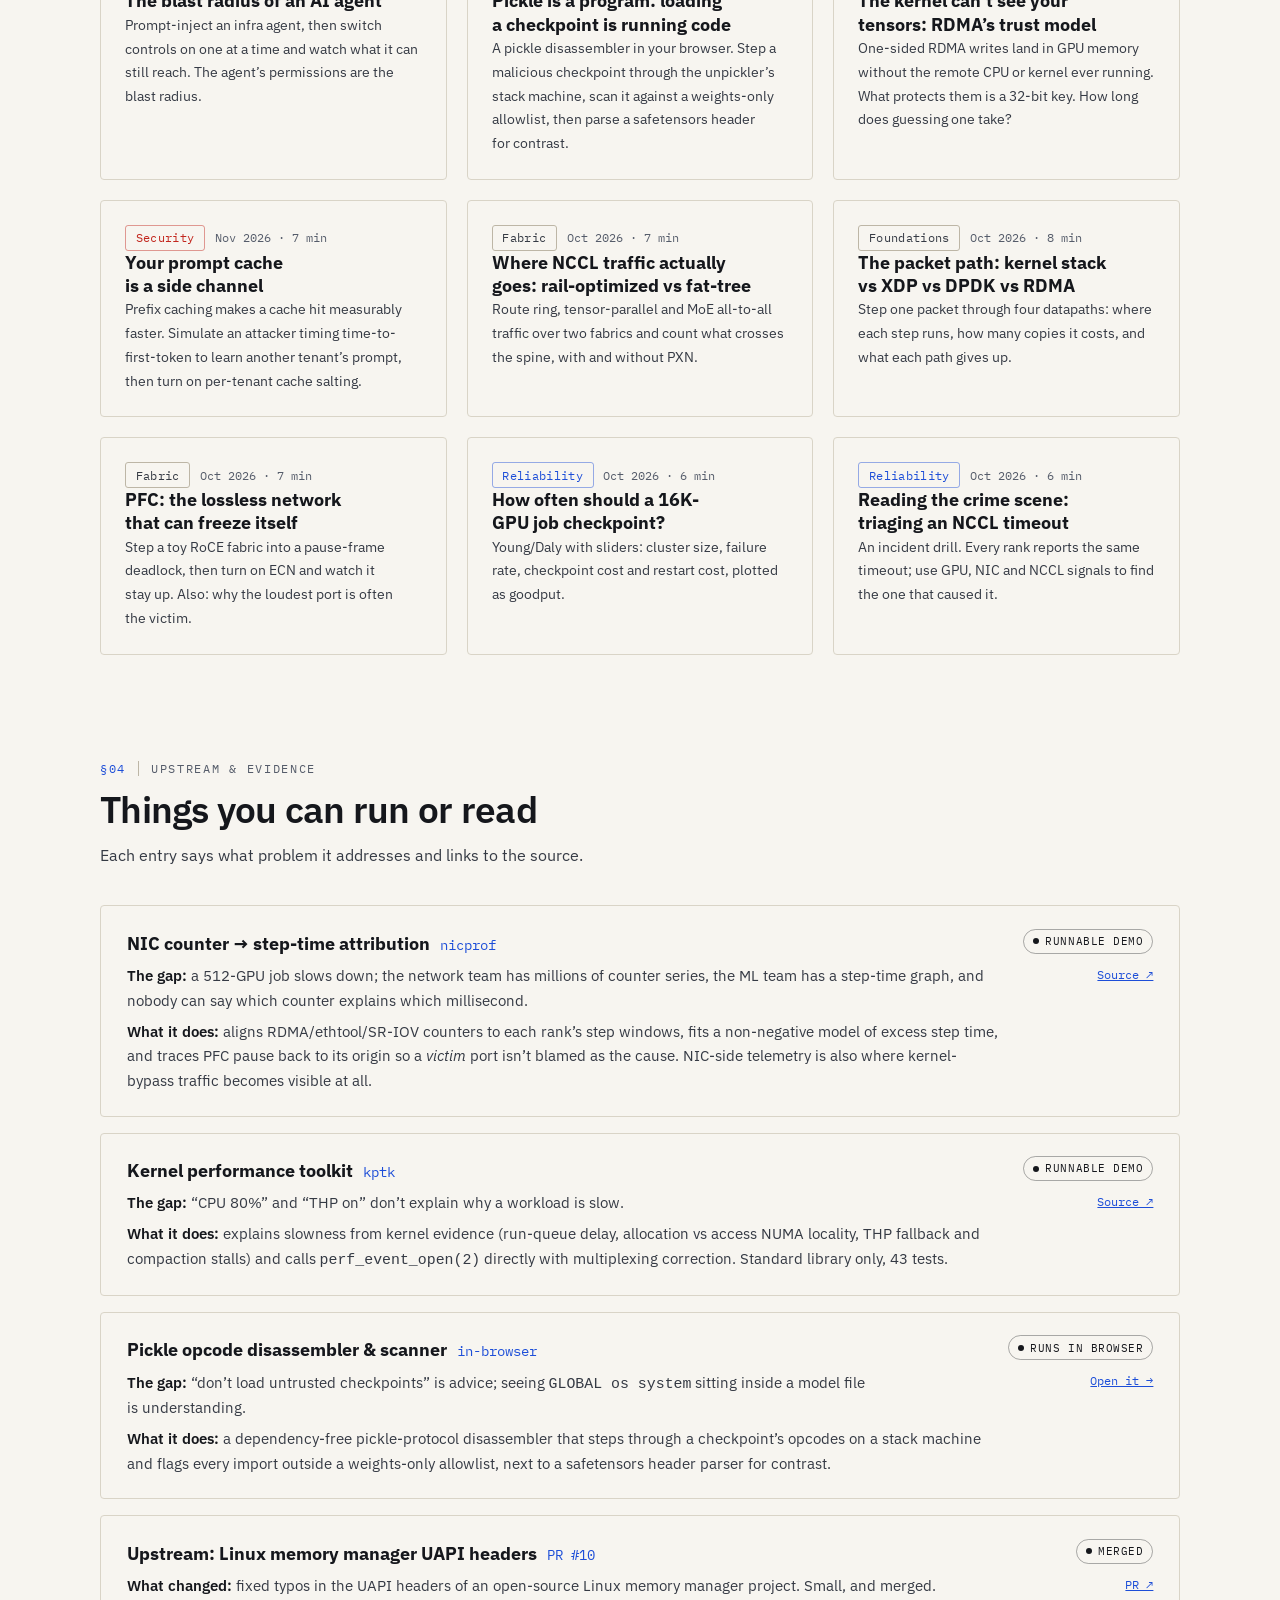
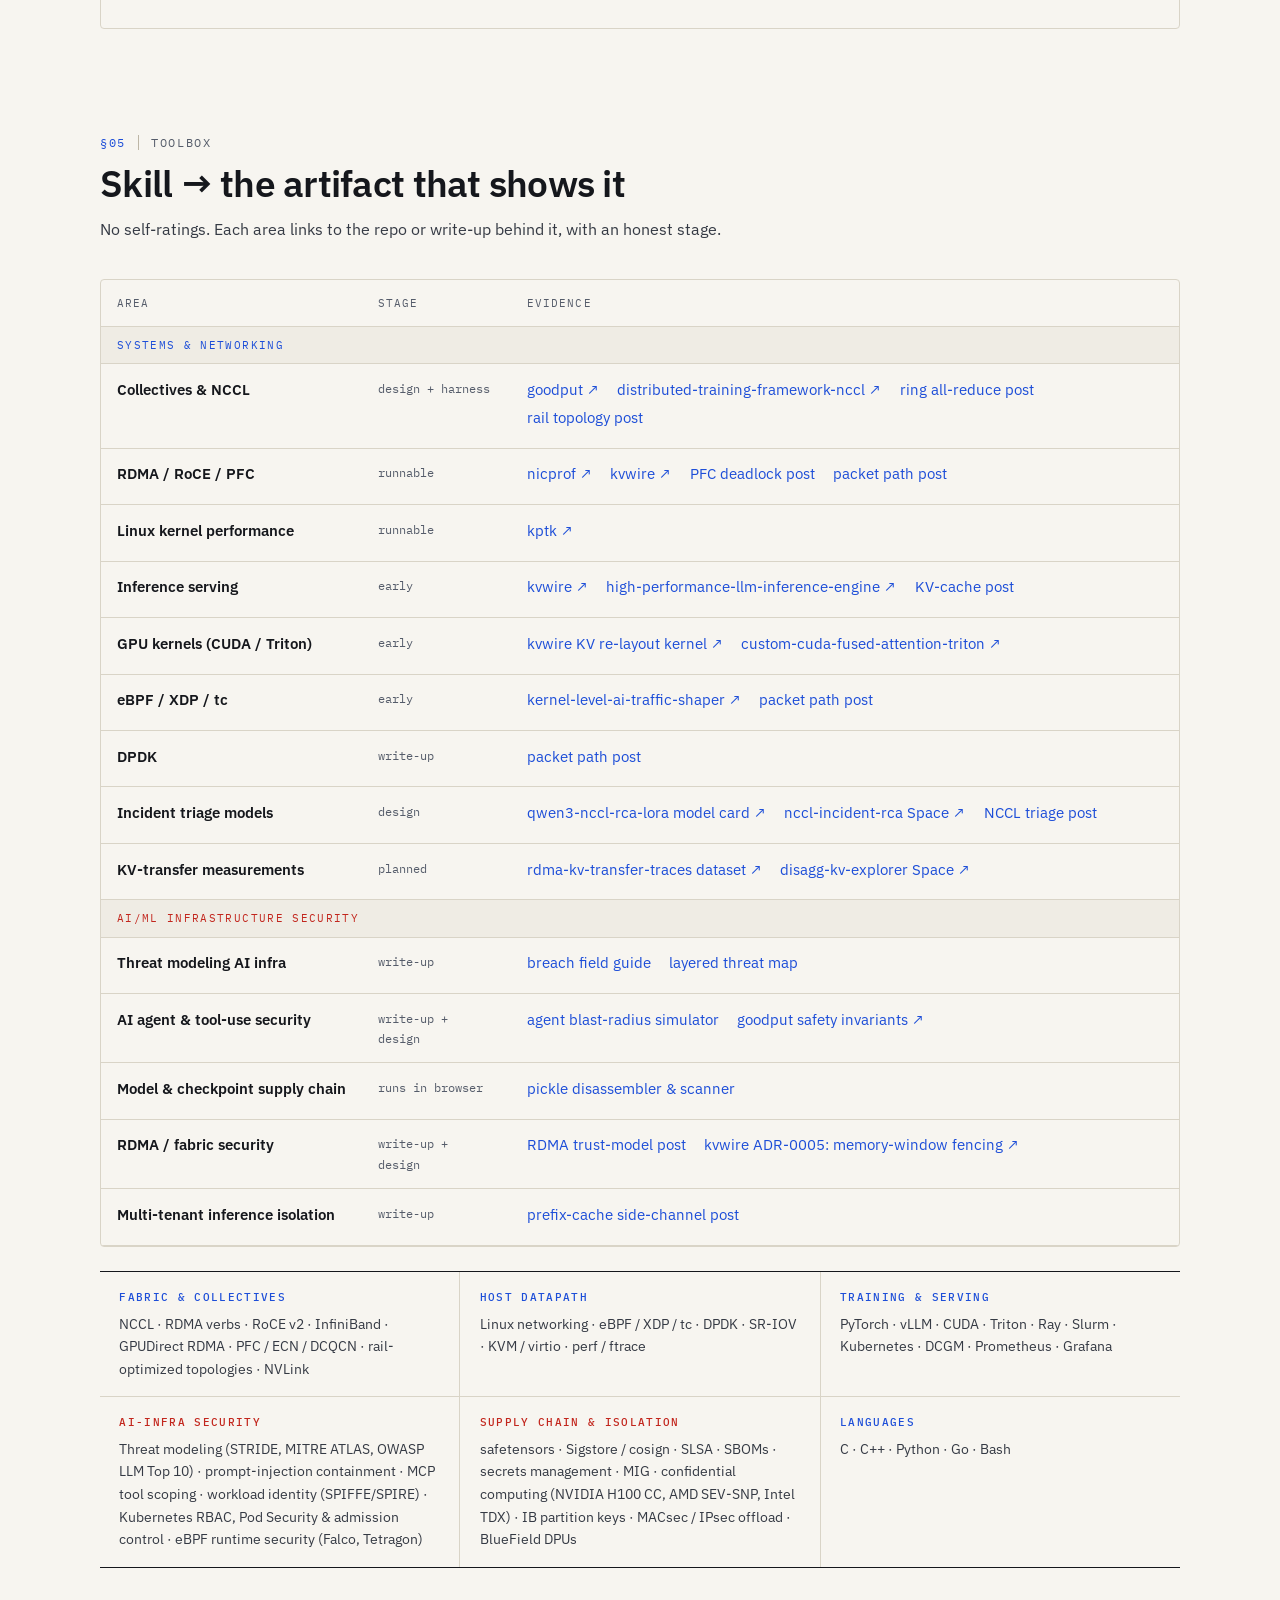
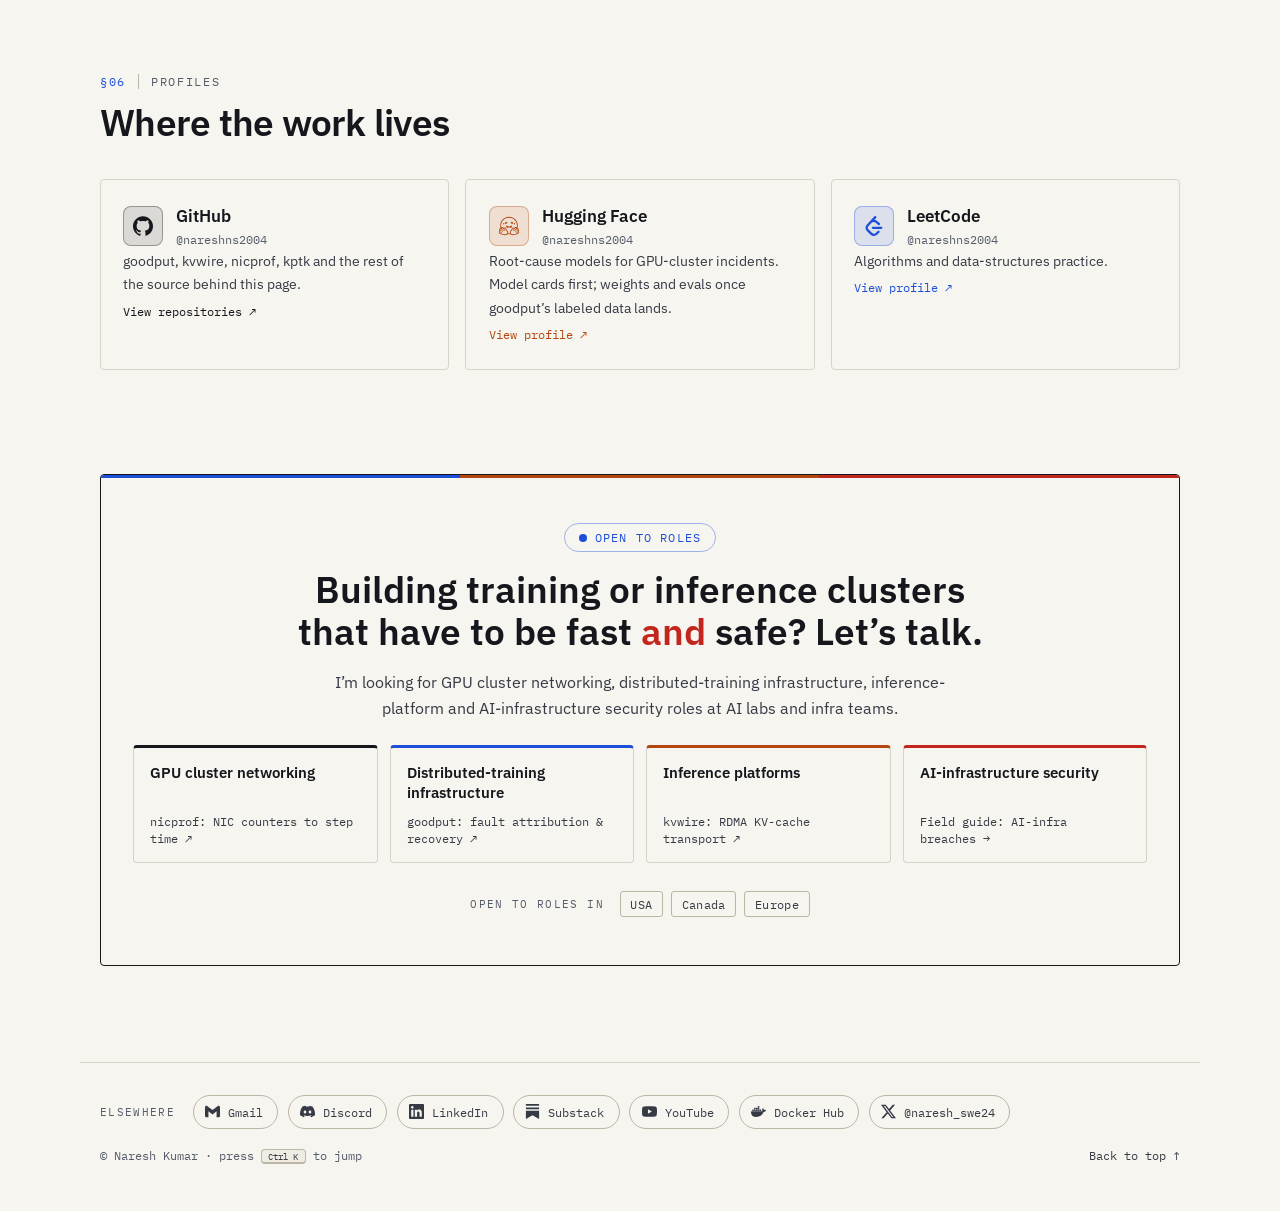
==== commit 87f222cd: "Add Discord invite after Gmail; drop footer source link Co-Authored-By: Claude Opus 5.5 <noreply@ant" ====
--- a/index.html
+++ b/index.html
@@ -433,13 +433,14 @@
   <div class="socials footer-socials" role="group" aria-label="Social media and email">
     <span class="socials-label">Elsewhere</span>
     <a class="social" href="mailto:nareshns2004@gmail.com?subject=Opportunity%20for%20Naresh"><svg class="bi" viewBox="0 0 24 24" aria-hidden="true" focusable="false"><path d="M24 5.457v13.909c0 .904-.732 1.636-1.636 1.636h-3.819V11.73L12 16.64l-6.545-4.91v9.273H1.636A1.636 1.636 0 0 1 0 19.366V5.457c0-2.023 2.309-3.178 3.927-1.964L5.455 4.64 12 9.548l6.545-4.91 1.528-1.145C21.69 2.28 24 3.434 24 5.457z"/></svg>Gmail</a>
+    <a class="social" href="https://discord.gg/WHtQAnRJ98" target="_blank" rel="noopener"><svg class="bi" viewBox="0 0 24 24" aria-hidden="true" focusable="false"><path d="M20.317 4.37a19.791 19.791 0 0 0-4.885-1.515.074.074 0 0 0-.079.037c-.21.375-.444.864-.608 1.25a18.27 18.27 0 0 0-5.487 0 12.64 12.64 0 0 0-.617-1.25.077.077 0 0 0-.079-.037A19.736 19.736 0 0 0 3.677 4.37a.07.07 0 0 0-.032.027C.533 9.046-.32 13.58.099 18.057a.082.082 0 0 0 .031.057 19.9 19.9 0 0 0 5.993 3.03.078.078 0 0 0 .084-.028 14.09 14.09 0 0 0 1.226-1.994.076.076 0 0 0-.041-.106 13.107 13.107 0 0 1-1.872-.892.077.077 0 0 1-.008-.128 10.2 10.2 0 0 0 .372-.292.074.074 0 0 1 .077-.01c3.928 1.793 8.18 1.793 12.062 0a.074.074 0 0 1 .078.01c.12.098.246.198.373.292a.077.077 0 0 1-.006.127 12.299 12.299 0 0 1-1.873.892.077.077 0 0 0-.041.107c.36.698.772 1.362 1.225 1.993a.076.076 0 0 0 .084.028 19.839 19.839 0 0 0 6.002-3.03.077.077 0 0 0 .032-.054c.5-5.177-.838-9.674-3.549-13.66a.061.061 0 0 0-.031-.03zM8.02 15.33c-1.183 0-2.157-1.085-2.157-2.419 0-1.333.956-2.419 2.157-2.419 1.21 0 2.176 1.096 2.157 2.42 0 1.333-.956 2.418-2.157 2.418zm7.975 0c-1.183 0-2.157-1.085-2.157-2.419 0-1.333.955-2.419 2.157-2.419 1.21 0 2.176 1.096 2.157 2.42 0 1.333-.946 2.418-2.157 2.418z"/></svg><span>Discord</span></a>
     <a class="social" href="https://www.linkedin.com/in/nareshns2004/" target="_blank" rel="noopener me"><svg class="bi" viewBox="0 0 24 24" aria-hidden="true" focusable="false"><path d="M20.447 20.452h-3.554v-5.569c0-1.328-.027-3.037-1.852-3.037-1.853 0-2.136 1.445-2.136 2.939v5.667H9.351V9h3.414v1.561h.046c.477-.9 1.637-1.85 3.37-1.85 3.601 0 4.267 2.37 4.267 5.455v6.286zM5.337 7.433c-1.144 0-2.063-.926-2.063-2.065 0-1.138.92-2.063 2.063-2.063 1.14 0 2.064.925 2.064 2.063 0 1.139-.925 2.065-2.064 2.065zm1.782 13.019H3.555V9h3.564v11.452zM22.225 0H1.771C.792 0 0 .774 0 1.729v20.542C0 23.227.792 24 1.771 24h20.451C23.2 24 24 23.227 24 22.271V1.729C24 .774 23.2 0 22.222 0h.003z"/></svg><span>LinkedIn</span></a>
     <a class="social" href="https://substack.com/@nareshns2004" target="_blank" rel="noopener me"><svg class="bi" viewBox="0 0 24 24" aria-hidden="true" focusable="false"><path d="M22.539 8.242H1.46V5.406h21.08v2.836zM1.46 10.812V24L12 18.11 22.54 24V10.812H1.46zM22.54 0H1.46v2.836h21.08V0z"/></svg><span>Substack</span></a>
     <a class="social" href="https://www.youtube.com/@nareshns2004" target="_blank" rel="noopener me"><svg class="bi" viewBox="0 0 24 24" aria-hidden="true" focusable="false"><path d="M23.498 6.186a3.016 3.016 0 0 0-2.122-2.136C19.505 3.545 12 3.545 12 3.545s-7.505 0-9.377.505A3.017 3.017 0 0 0 .502 6.186C0 8.07 0 12 0 12s0 3.93.502 5.814a3.016 3.016 0 0 0 2.122 2.136c1.871.505 9.376.505 9.376.505s7.505 0 9.377-.505a3.015 3.015 0 0 0 2.122-2.136C24 15.93 24 12 24 12s0-3.93-.502-5.814zM9.545 15.568V8.432L15.818 12l-6.273 3.568z"/></svg><span>YouTube</span></a>
     <a class="social" href="https://hub.docker.com/u/nareshns2004" target="_blank" rel="noopener me"><svg class="bi" viewBox="0 0 24 24" aria-hidden="true" focusable="false"><path d="M13.983 11.078h2.119a.186.186 0 00.186-.185V9.006a.186.186 0 00-.186-.186h-2.119a.185.185 0 00-.185.185v1.888c0 .102.083.185.185.185m-2.954-5.43h2.118a.186.186 0 00.186-.186V3.574a.186.186 0 00-.186-.185h-2.118a.185.185 0 00-.185.185v1.888c0 .102.082.185.185.185m0 2.716h2.118a.187.187 0 00.186-.186V6.29a.186.186 0 00-.186-.185h-2.118a.185.185 0 00-.185.185v1.887c0 .102.082.185.185.186m-2.93 0h2.12a.186.186 0 00.184-.186V6.29a.185.185 0 00-.185-.185H8.1a.185.185 0 00-.185.185v1.887c0 .102.083.185.185.186m-2.964 0h2.119a.186.186 0 00.185-.186V6.29a.185.185 0 00-.185-.185H5.136a.186.186 0 00-.186.185v1.887c0 .102.084.185.186.186m5.893 2.715h2.118a.186.186 0 00.186-.185V9.006a.186.186 0 00-.186-.186h-2.118a.185.185 0 00-.185.185v1.888c0 .102.082.185.185.185m-2.93 0h2.12a.185.185 0 00.184-.185V9.006a.185.185 0 00-.184-.186h-2.12a.185.185 0 00-.184.185v1.888c0 .102.083.185.185.185m-2.964 0h2.119a.185.185 0 00.185-.185V9.006a.185.185 0 00-.184-.186h-2.12a.186.186 0 00-.186.186v1.887c0 .102.084.185.186.185m-2.92 0h2.12a.185.185 0 00.184-.185V9.006a.185.185 0 00-.184-.186h-2.12a.185.185 0 00-.184.185v1.888c0 .102.082.185.185.185M23.763 9.89c-.065-.051-.672-.51-1.954-.51-.338.001-.676.03-1.01.087-.248-1.7-1.653-2.53-1.716-2.566l-.344-.199-.226.327c-.284.438-.49.922-.612 1.43-.23.97-.09 1.882.403 2.661-.595.332-1.55.413-1.744.42H.751a.751.751 0 00-.75.748 11.376 11.376 0 00.692 4.062c.545 1.428 1.355 2.48 2.41 3.124 1.18.723 3.1 1.137 5.275 1.137.983.003 1.963-.086 2.93-.266a12.248 12.248 0 003.823-1.389c.98-.567 1.86-1.288 2.61-2.136 1.252-1.418 1.998-2.997 2.553-4.4h.221c1.372 0 2.215-.549 2.68-1.009.309-.293.55-.65.707-1.046l.098-.288Z"/></svg><span>Docker Hub</span></a>
     <a class="social" href="https://x.com/naresh_swe24" target="_blank" rel="noopener me"><svg class="bi" viewBox="0 0 24 24" aria-hidden="true" focusable="false"><path d="M18.901 1.153h3.68l-8.04 9.19L24 22.846h-7.406l-5.8-7.584-6.638 7.584H.474l8.6-9.83L0 1.154h7.594l5.243 6.932ZM17.61 20.644h2.039L6.486 3.24H4.298Z"/></svg><span>@naresh_swe24</span></a>
   </div>
-  <span>© Naresh Kumar · <a href="https://github.com/nareshns2004/naresh-webapp" target="_blank" rel="noopener">source</a> · press <kbd>⌘K</kbd> to jump</span>
+  <span>© Naresh Kumar · press <kbd>⌘K</kbd> to jump</span>
   <div class="footer-links">
     <a href="#top">Back to top ↑</a>
   </div>
